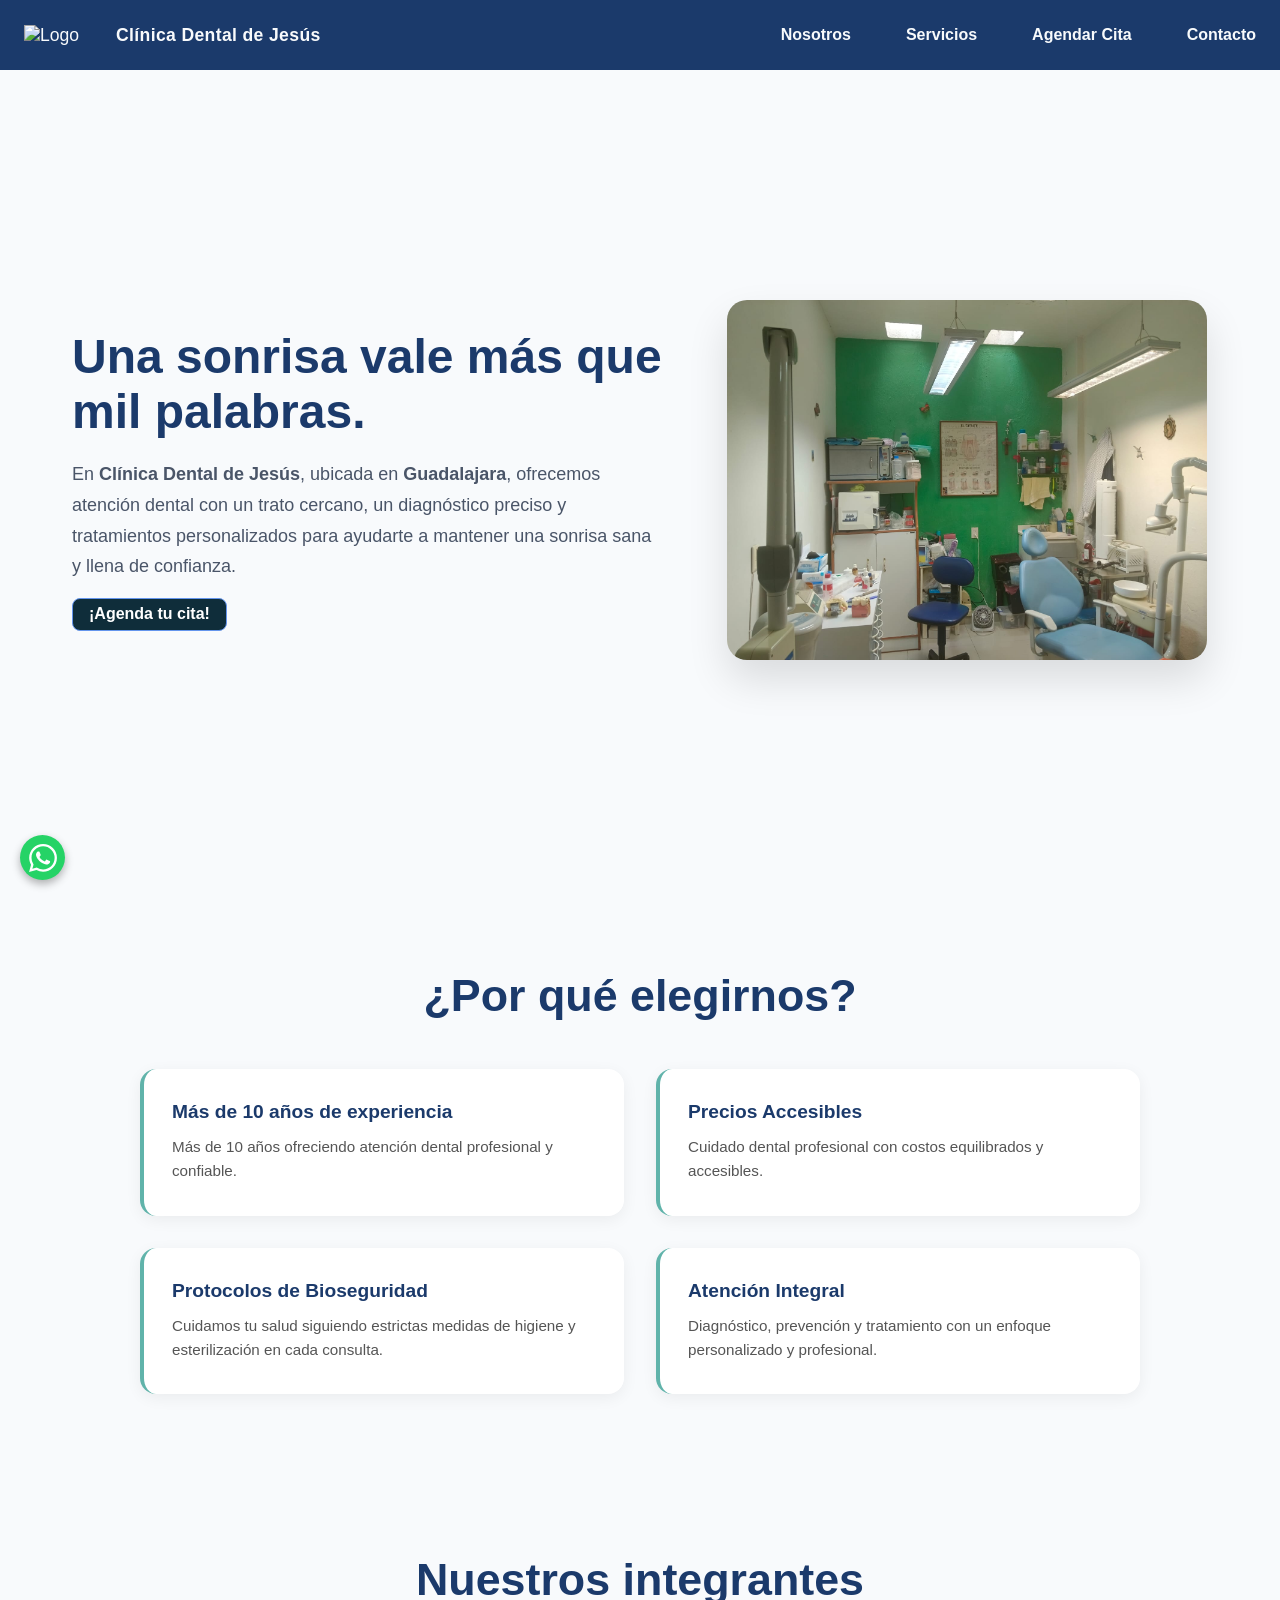
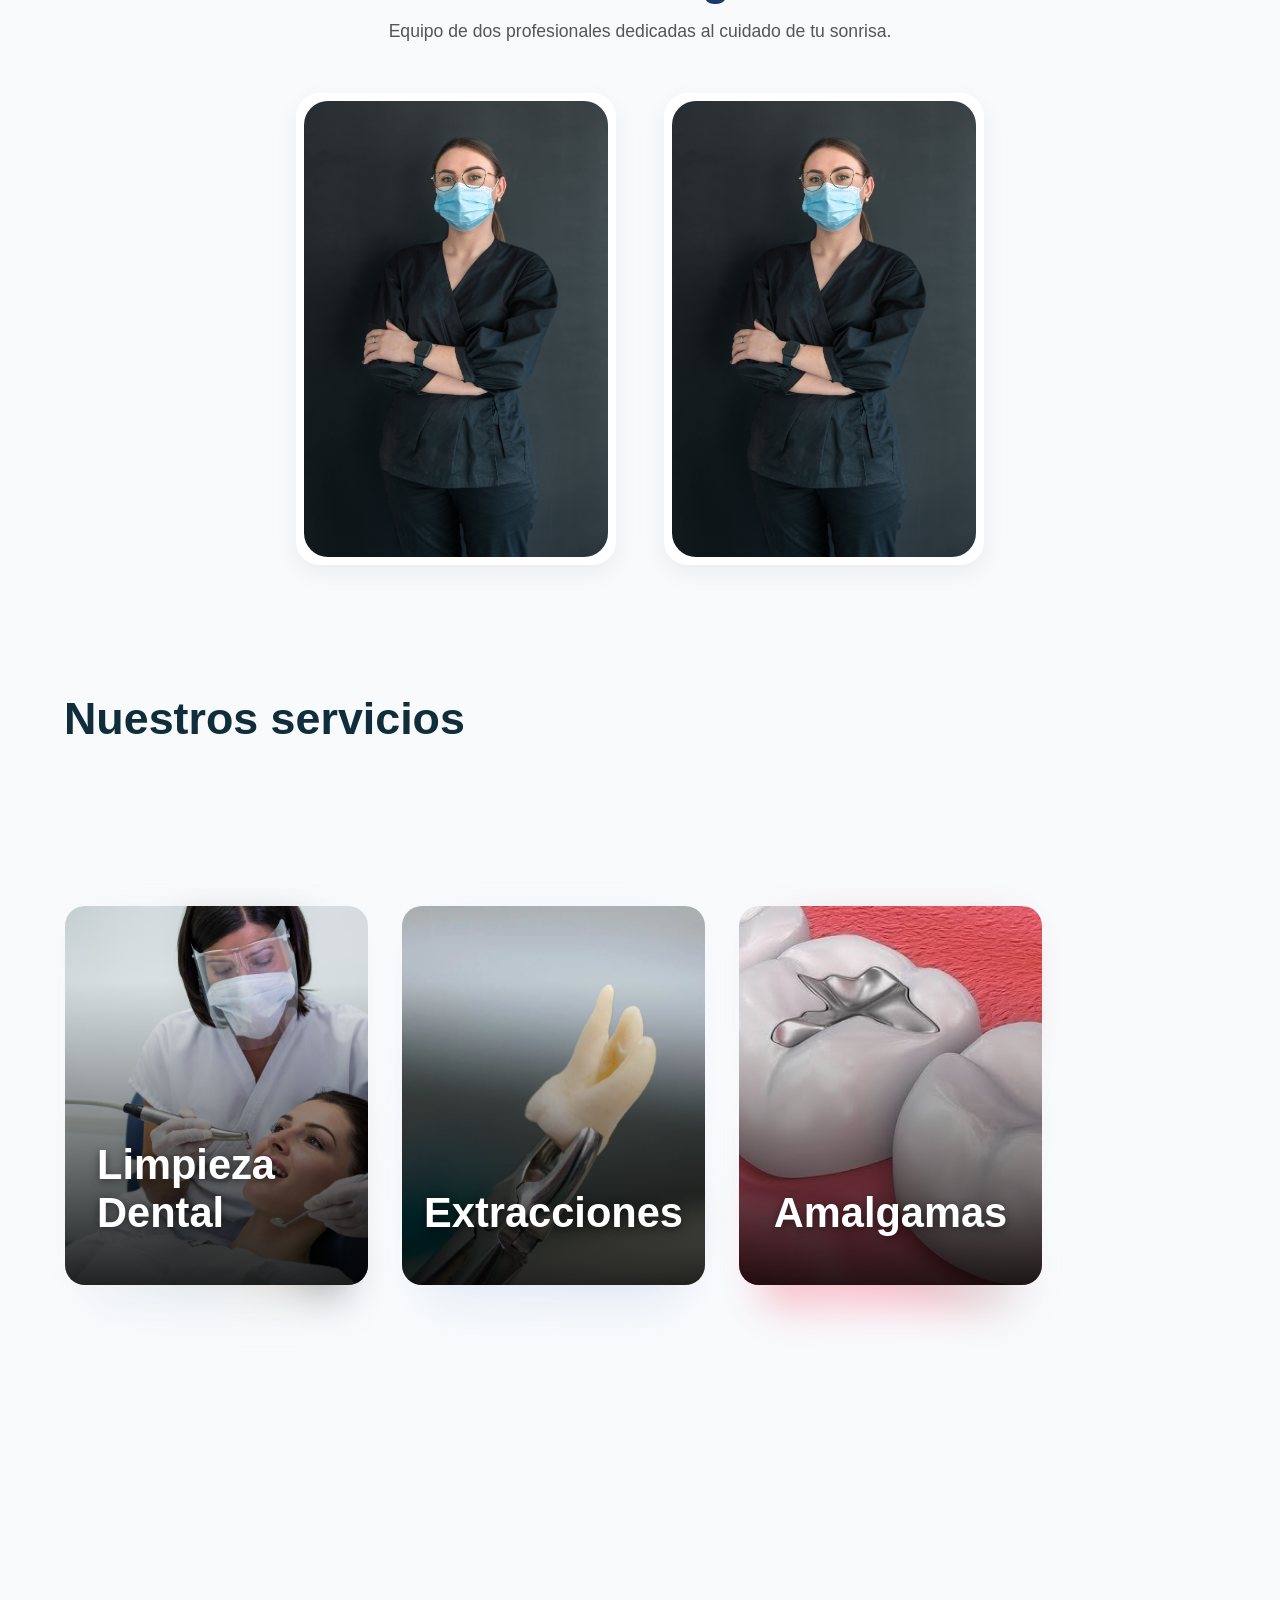
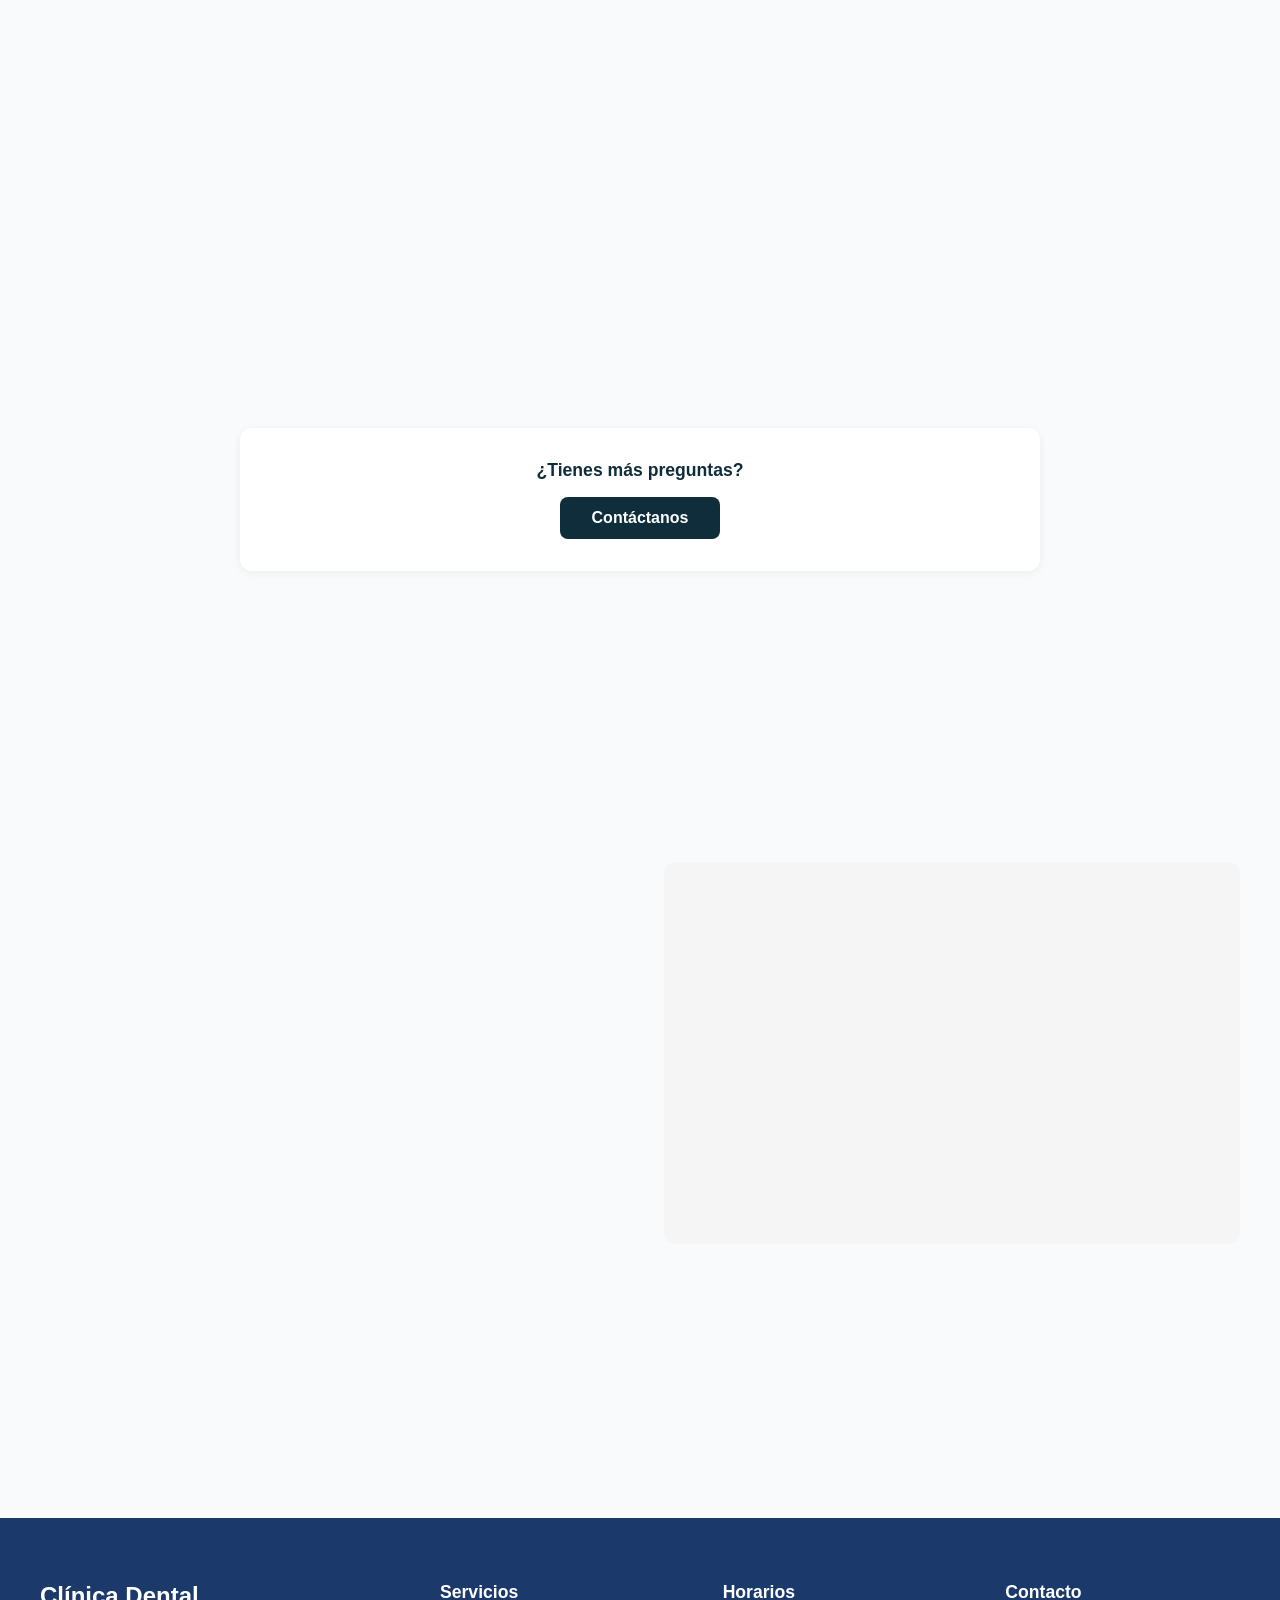
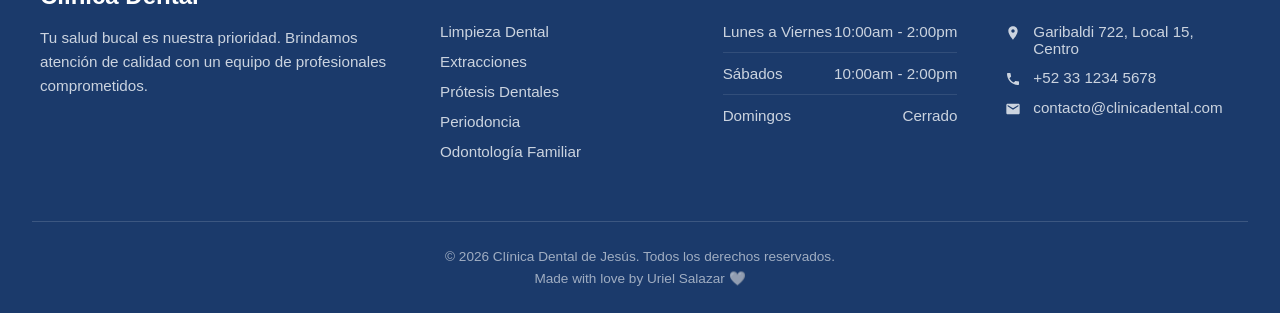
==== index.html @ 324c42f2 "Improve style" ====
<!DOCTYPE html>
<html lang="en">
<head>
    <meta charset="UTF-8">
    <meta name="viewport" content="width=device-width, initial-scale=1.0">
    <title>Clínica Dental de Jesús</title>
    <link rel="stylesheet" href="css/styles.css">
    <script src="https://cdnjs.cloudflare.com/ajax/libs/gsap/3.12.5/gsap.min.js" defer></script>
    <script src="js/script.js" defer></script>
</head>
<body>
<header class="navbar-section">
    <nav class="navbar">
            <a href="#inicio" class="nav-icon"> <img src="images/logo_consultoriooo.png" alt="Logo" loading="lazy"> <span class="nav-title">Clínica Dental de Jesús</span>  </a>

        <ul class="navbar-menu">
            <li class="navbar-item">
                <a href="#nosotros" class="nav-link">Nosotros</a>
            </li>
            <li class="navbar-item">
                <a href="#services-section" class="nav-link">Servicios</a>
            </li>
            <li class="navbar-item">
                <a href="#contacto" class="nav-link">Agendar Cita</a>
            </li>
            <li class="navbar-item">
                <a href="#contacto" class="nav-link">Contacto</a>
            </li>
        </ul>
        <div class="hamburguer">
            <span class="bar"></span>
            <span class="bar"></span>
            <span class="bar"></span>
        </div>
    </nav>
</header>
<section id="inicio">
    <div class="hero-section">
        <div class="hero-text">
            <h1> Una sonrisa vale más que mil palabras.</h1>
            <p>En <b>Clínica Dental de Jesús</b>, ubicada en <b>Guadalajara</b>, ofrecemos atención dental con un trato cercano,
                un diagnóstico preciso y tratamientos personalizados para ayudarte a mantener
                una sonrisa sana y llena de confianza.</p>
            <div class="hero-button"> 
                <a href="#contacto" class="hero-btn-link"><b>¡Agenda tu cita!</b></a>
            </div>
        
        </div>
        <div class="hero-image">
            <img src="images/consultorio.jpeg" alt="Consultorio Dental" fetchpriority="high">
        </div>
    
    </div>
</section>  

<section>
    <div id="whatsapp-button" style="position: fixed; bottom: 20px; left: 20px; z-index: 1000;">
  <a href="https://wa.me/3330183780?text=Haz%20tu%20cita" target="_blank" title="Chat with us on WhatsApp" style="display:block; width:45px; height:45px; border-radius:50%; box-shadow:0 4px 8px rgba(0,0,0,0.3); transition:transform 0.3s ease; background:#25D366; display:flex; align-items:center; justify-content:center" onmouseover="this.style.transform='scale(1.1)'" onmouseout="this.style.transform='scale(1)'">
    <svg viewBox="0 0 24 24" width="28" height="28" fill="white"><path d="M17.472 14.382c-.297-.149-1.758-.867-2.03-.967-.273-.099-.471-.148-.67.15-.197.297-.767.966-.94 1.164-.173.199-.347.223-.644.075-.297-.15-1.255-.463-2.39-1.475-.883-.788-1.48-1.761-1.653-2.059-.173-.297-.018-.458.13-.606.134-.133.298-.347.446-.52.149-.174.198-.298.298-.497.099-.198.05-.371-.025-.52-.075-.149-.669-1.612-.916-2.207-.242-.579-.487-.5-.669-.51-.173-.008-.371-.01-.57-.01-.198 0-.52.074-.792.372-.272.297-1.04 1.016-1.04 2.479 0 1.462 1.065 2.875 1.213 3.074.149.198 2.096 3.2 5.077 4.487.709.306 1.262.489 1.694.625.712.227 1.36.195 1.871.118.571-.085 1.758-.719 2.006-1.413.248-.694.248-1.289.173-1.413-.074-.124-.272-.198-.57-.347m-5.421 7.403h-.004a9.87 9.87 0 01-5.031-1.378l-.361-.214-3.741.982.998-3.648-.235-.374a9.86 9.86 0 01-1.51-5.26c.001-5.45 4.436-9.884 9.888-9.884 2.64 0 5.122 1.03 6.988 2.898a9.825 9.825 0 012.893 6.994c-.003 5.45-4.437 9.884-9.885 9.884m8.413-18.297A11.815 11.815 0 0012.05 0C5.495 0 .16 5.335.157 11.892c0 2.096.547 4.142 1.588 5.945L.057 24l6.305-1.654a11.882 11.882 0 005.683 1.448h.005c6.554 0 11.89-5.335 11.893-11.893a11.821 11.821 0 00-3.48-8.413z"/></svg>
  </a>
</div>
</section>
  <!-- WhatsApp Button Ends -->

<section id="nosotros" class="about-us">
    <div class="about-us-container">
        <h2 class="reveal">¿Por qué elegirnos?</h2>
        <ul class="about-grid">
            <li class="item reveal">
                <strong class="item-title">Más de 10 años de experiencia</strong>
                <p>Más de 10 años ofreciendo atención dental profesional y confiable.</p>
            </li>
            <li class="item reveal">
                <strong class="item-title">Precios Accesibles</strong>
                <p>Cuidado dental profesional con costos equilibrados y accesibles.</p>
            </li>
            <li class="item reveal">
                <strong class="item-title">Protocolos de Bioseguridad</strong>
                 <p>Cuidamos tu salud siguiendo estrictas medidas de higiene y esterilización en cada consulta.</p>
            </li>
            <li class="item reveal">
                <strong class="item-title">Atención Integral</strong>
                <p>Diagnóstico, prevención y tratamiento con un enfoque personalizado y profesional.</p>
            </li>
        </ul>
    </div>
</section>

<section>
<div class="team-div">
    <div class="team-div-container">
        
        <h2 class="reveal"> Nuestros integrantes</h2>
        <p>Equipo de dos profesionales dedicadas al cuidado de tu sonrisa.</p>
    <div class="cards-row">
        <!-- First image -->
        <div class="card-member reveal">
            <img class="member-team" src="images/portrait-young-female-dentist-mask-dentistry-concept-dental-treatment.jpg" alt="Dra. Eduwiges Granda Velasco" loading="lazy">
            <section>
                <h2>Dra. Eduwiges Granda Velasco</h2>
                <p>Odontóloga dentista con más de 10 años de experiencia.
            </p>
            <a href="https://wa.me/3330183780?text=Haz%20tu%20cita%20con%20Dra.%20Eduwiges%20Granda%20Velasco" target="_blank" class="btn-whatsapp-card">Agendar Cita</a>
        </section>
    </div>
        <!-- Second image -->
        <div class="card-member reveal">
            <img class="member-team" src="images/portrait-young-female-dentist-mask-dentistry-concept-dental-treatment.jpg" alt="Dra. Marisol Escareño Núñez" loading="lazy">
            <section>
                <h2>Dra. Marisol Escareño Núñez</h2>
                <p>Odontóloga dentista comprometida con tu salud bucal.
            </p>
            <a href="https://wa.me/3330183780?text=Haz%20tu%20cita%20con%20Dra.%20Marisol%20Escareño%20Núñez" target="_blank" class="btn-whatsapp-card">Agendar Cita</a>
        </section>
    </div>
    </div>
    </div>
</div>
</section>

<section class="services-section" id="services-section">
    <div class="wrapper">
      <h1 class="pen-title reveal">
        Nuestros servicios
      </h1>
      <div class="cards">
        <div class="card reveal">
          <div class="card-content">
            <div class="top">
              <p>Eliminación de placa y sarro para mantener una sonrisa saludable.</p>
            </div>
            <div class="bottom">
              <h2>Limpieza Dental</h2>

            </div>
          </div>
          <div class="card-bg">
            <img
              class="bg-img"
              src="images/dentist-examining-female-patient-with-tools.jpg"
              alt="Limpieza dental" loading="lazy"
            />
          </div>
          <div class="shadow">
            <img
              class="shadow-img"
              src="images/dentist-examining-female-patient-with-tools.jpg"
              alt="Limpieza dental" loading="lazy"
            />
          </div>
        </div>
        <div class="card reveal">
          <div class="card-content">
            <div class="top">
              <p>Extracción segura de piezas dentales dañadas o con problemas.</p>
            </div>
            <div class="bottom">
              <h2>Extracciones</h2>

            </div>
          </div>
          <div class="card-bg">
            <img
              class="bg-img"
              src="images/extraccion_dental.webp"
              alt="Servicio dental" loading="lazy"
            />
          </div>
          <div class="shadow">
            <img
              class="shadow-img"
              src="images/extracciones-dentales-e1723115228758.jpg"
              alt="Servicio dental" loading="lazy"
            />
          </div>
        </div>
        <div class="card reveal">
          <div class="card-content">
            <div class="top">
              <p>Restauración de caries con amalgamas de alta durabilidad.</p>
            </div>
            <div class="bottom">
              <h2>Amalgamas</h2>

            </div>
          </div>
          <div class="card-bg">
            <img
              class="bg-img"
              src="images/amalgamas.jpg"
              alt="Servicio dental" loading="lazy"
            />
          </div>
          <div class="shadow">
            <img
              class="shadow-img"
              src="images/amalgamas.jpg"
              alt="Servicio dental" loading="lazy"
            />
          </div>
        </div>
        <div class="card reveal">
          <div class="card-content">
            <div class="top">
              <p>Prótesis fijas y removibles para recuperar la funcionalidad dental.</p>
            </div>
            <div class="bottom">
              <h2>Prótesis Dentales</h2>
            </div>
          </div>
          <div class="card-bg">
            <img
              class="bg-img"
              src="images/shaken-steel-human-dentistry-retro.jpg"
              alt="Servicio dental" loading="lazy"
            />
          </div>
          <div class="shadow">
            <img
              class="shadow-img"
              src="images/shaken-steel-human-dentistry-retro.jpg"
              alt="Servicio dental" loading="lazy"
            />
          </div>
        </div>

        <div class="card reveal">
          <div class="card-content">
            <div class="top">
              <p>Tratamiento de encías para prevenir y controlar enfermedades periodontales.</p>
            </div>
            <div class="bottom">
              <h2>Periodoncia</h2>
            </div>
          </div>
          <div class="card-bg">
            <img
              class="bg-img"
              src="images/periodonciaa.jpg"
              alt="Servicio dental" loading="lazy"
            />
          </div>
          <div class="shadow">
            <img
              class="shadow-img"
              src="images/periodonciaa.jpg"
              alt="Servicio dental" loading="lazy"
            />
          </div>
        </div>

        <div class="card reveal">
          <div class="card-content">
            <div class="top">
              <p>Evaluación completa para determinar el mejor plan de tratamiento.</p>
            </div>
            <div class="bottom">
              <h2>Valoración</h2>
            </div>
          </div>
          <div class="card-bg">
            <img
              class="bg-img"
              src="images/dentist-analyzes-x-ray-photo.jpg"
              alt="Servicio dental" loading="lazy"
            />
          </div>
          <div class="shadow">
            <img
              class="shadow-img"
              src="images/dentist-analyzes-x-ray-photo.jpg"
              alt="Servicio dental" loading="lazy"
            />
          </div>
        </div>

        <div class="card reveal">
          <div class="card-content">
            <div class="top">
              <p>Atención dental completa para toda la familia en un solo lugar.</p>
            </div>
            <div class="bottom">
              <h2>Odontología Familiar</h2>
            </div>
          </div>
          <div class="card-bg">
            <img
              class="bg-img"
              src="images/odontologia-familiar.jpg"
              alt="Servicio dental" loading="lazy"
            />
          </div>
          <div class="shadow">
            <img
              class="shadow-img"
              src="images/odontologia-familiar.jpg"
              alt="Servicio dental" loading="lazy"
            />
          </div>
        </div>

        <div class="card reveal">
          <div class="card-content">
            <div class="top">
              <p>Restauración estética con resinas del color de tus dientes.</p>
            </div>
            <div class="bottom">
              <h2>Resinas Dentales</h2>
      
            </div>
          </div>
          <div class="card-bg">
            <img
              class="bg-img"
              src="images/resinas.jpg"
              alt="Servicio dental" loading="lazy"
            />
          </div>
          <div class="shadow">
            <img
              class="shadow-img"
              src="images/resinas.jpg"
              alt="Servicio dental" loading="lazy"
            />
          </div>
        </div>
      </div>
    </div>
</section>


<section class="faq-section">
  <div class="faq-container">
    <h2 class="reveal">Preguntas Frecuentes</h2>
    <div class="faq-list">
      <div class="faq-item reveal">
        <div class="faq-question">
          <span>¿Cómo puedo agendar una cita?</span>
          <span class="faq-icon">+</span>
        </div>
        <div class="faq-answer">
          <p>Puedes agendar tu cita por teléfono o por WhatsApp con la dentista de tu preferencia.</p>
          <h4>Dra. Eduwiges</h4>
          <p>52 33 1234 5678</p>
          <h4>Dra. Marisol</h4>
          <p>52 33 1234 5678</p>
        </div>
      </div>
      <div class="faq-item reveal">
        <div class="faq-question">
          <span>¿Puedo ser atendido sin cita?</span>
          <span class="faq-icon">+</span>
        </div>
        <div class="faq-answer">
          <p>No, todas las consultas requieren <b>cita previa.</b> Puedes agendar la tuya por teléfono o WhatsApp.</p>
        </div>
      </div>
      <div class="faq-item reveal">
        <div class="faq-question">
          <span>¿Qué servicios de odontología ofrecen?</span>
          <span class="faq-icon">+</span>
        </div>

        <div class="faq-answer">
          <p>Ofrecemos limpieza dental, aplicación de coronas, amalgamas, prótesis dentales, periodoncia, valoraciones, odontología familiar y resinas dentales. Todos nuestros servicios son realizados por profesionales certificados.</p>
        </div>
      </div>
      <div class="faq-item reveal">
        <div class="faq-question">
          <span>¿Atienden a niños?</span>
          <span class="faq-icon">+</span>
        </div>
        <div class="faq-answer">
          <p> Sí. Brindamos atención dental a niños y adultos en un ambiente cómodo, seguro y profesional.</p>
        </div>
      </div>
    </div>
    <div class="faq-cta">
      <p>¿Tienes más preguntas?</p>
      <a href="#contacto" class="faq-btn">Contáctanos</a>
    </div>
  </div>
</section>


<section id="contacto">
  <div class="container-location">
    <div class="location-info">
      <div class="location-title">
        <h2 class="reveal">Contacto y Ubicación</h2>
      </div>
      <div class="info-card reveal">
        <div class="info-icon">📍</div>
        <div class="info-content">
          <h3>Dirección</h3>
          <p>Calle Garibaldi 722, <b>Local 15</b>, Zona Centro, 44100 <b>Guadalajara, Jalisco.</b></p>
        </div>
      </div>
      <div class="info-card reveal">
        <div class="info-icon">📞</div>
        <div class="info-content">
          <h3>Teléfono</h3>
          <h4> Dra Eduwiges Granda Velasco </h4>
            <p> +52 33 1234 5678</p>
          <h4> Dra. Marisol Escareño Núñez </h4>
           <p> +52 33 1234 5678</p>
          <h4>Consultorio</h4>
            <p> +52 33 1234 5678</p>
        </div>
      </div>
      <div class="info-card reveal">
        <div class="info-icon">🕒</div>
        <div class="info-content">
          <h3>Horarios</h3>
          <p><b>Lunes a Viernes:</b> 10:00 am - 2:00pm</p>
          <p><b>Sábados:</b> 10:00am - 2:00pm</p>
        </div>
      </div>
    </div>
    <div class="google-maps-location">
      <iframe src="https://www.google.com/maps/embed?pb=!1m18!1m12!1m3!1d3732.7161951910757!2d-103.35724719089083!3d20.681122180802912!2m3!1f0!2f0!3f0!3m2!1i1024!2i768!4f13.1!3m3!1m2!1s0x8428b1e3bf6aab3b%3A0xd9a23b72aae4bbd4!2sCL%C3%8DNICA%20DENTAL%20JESUS!5e0!3m2!1ses!2smx!4v1783291459064!5m2!1ses!2smx" width="600" height="450" style="border:0;" allowfullscreen="" loading="lazy" referrerpolicy="strict-origin-when-cross-origin"></iframe>
    </div>
  </div>
</section>

<footer class="footer">
  <div class="footer-container">
    <div class="footer-brand">
      <h3>Clínica Dental</h3>
      <p>Tu salud bucal es nuestra prioridad. Brindamos atención de calidad con un equipo de profesionales comprometidos.</p>
      
    </div>
    <div class="footer-links">
      <h4>Servicios</h4>
      <ul>
        <li><a href="#">Limpieza Dental</a></li>
        <li><a href="#">Extracciones</a></li>
        <li><a href="#">Prótesis Dentales</a></li>
        <li><a href="#">Periodoncia</a></li>
        <li><a href="#">Odontología Familiar</a></li>
      </ul>
    </div>
    <div class="footer-hours">
      <h4>Horarios</h4>
      <ul>
        <li><span>Lunes a Viernes</span><span>10:00am - 2:00pm</span></li>
        <li><span>Sábados</span><span>10:00am - 2:00pm</span></li>
        <li><span>Domingos</span><span>Cerrado</span></li>
      </ul>
    </div>
    <div class="footer-contact">
      <h4>Contacto</h4>
      <ul>
        <li>
          <svg width="16" height="16" viewBox="0 0 24 24" fill="currentColor"><path d="M12 2C8.13 2 5 5.13 5 9c0 5.25 7 13 7 13s7-7.75 7-13c0-3.87-3.13-7-7-7zm0 9.5c-1.38 0-2.5-1.12-2.5-2.5s1.12-2.5 2.5-2.5 2.5 1.12 2.5 2.5-1.12 2.5-2.5 2.5z"/></svg>
          <span>Garibaldi 722, Local 15, Centro</span>
        </li>
        <li>
          <svg width="16" height="16" viewBox="0 0 24 24" fill="currentColor"><path d="M6.62 10.79c1.44 2.83 3.76 5.14 6.59 6.59l2.2-2.2c.27-.27.67-.36 1.02-.24 1.12.37 2.33.57 3.57.57.55 0 1 .45 1 1V20c0 .55-.45 1-1 1-9.39 0-17-7.61-17-17 0-.55.45-1 1-1h3.5c.55 0 1 .45 1 1 0 1.25.2 2.45.57 3.57.11.35.03.74-.25 1.02l-2.2 2.2z"/></svg>
          <span>+52 33 1234 5678</span>
        </li>
        <li>
          <svg width="16" height="16" viewBox="0 0 24 24" fill="currentColor"><path d="M20 4H4c-1.1 0-2 .9-2 2v12c0 1.1.9 2 2 2h16c1.1 0 2-.9 2-2V6c0-1.1-.9-2-2-2zm0 4l-8 5-8-5V6l8 5 8-5v2z"/></svg>
          <span>contacto@clinicadental.com</span>
        </li>
      </ul>
    </div>
  </div>
  <div class="footer-bottom">
    <p>&copy; 2026 Clínica Dental de Jesús. Todos los derechos reservados.</p>
    <p> Made with love by Uriel Salazar 🤍 </p>
  </div>
</footer>

</body>
</html>
---- css/styles.css ----
html {
    scroll-behavior: smooth;
    -webkit-tap-highlight-color: transparent;
}

* {
    -webkit-tap-highlight-color: transparent;
}
 
.reveal {
    opacity: 0;
    transform: translateY(30px);
    transition: opacity 0.8s cubic-bezier(0.25, 0.46, 0.45, 0.94), transform 0.8s cubic-bezier(0.25, 0.46, 0.45, 0.94) !important;
}

.reveal--visible {
    opacity: 1;
    transform: translateY(0);
}

.about-grid .reveal:nth-child(1) { transition-delay: 0s; }
.about-grid .reveal:nth-child(2) { transition-delay: 0.15s; }
.about-grid .reveal:nth-child(3) { transition-delay: 0.3s; }
.about-grid .reveal:nth-child(4) { transition-delay: 0.45s; }

.cards .reveal:nth-child(1) { transition-delay: 0s; }
.cards-row .reveal:nth-child(1) { transition-delay: 0s; }
.cards-row .reveal:nth-child(2) { transition-delay: 0.2s; }
.cards .reveal:nth-child(2) { transition-delay: 0.1s; }
.cards .reveal:nth-child(3) { transition-delay: 0.2s; }
.cards .reveal:nth-child(4) { transition-delay: 0.3s; }
.cards .reveal:nth-child(5) { transition-delay: 0.4s; }
.cards .reveal:nth-child(6) { transition-delay: 0.5s; }
.cards .reveal:nth-child(7) { transition-delay: 0.6s; }
.cards .reveal:nth-child(8) { transition-delay: 0.7s; }

.faq-list .reveal:nth-child(1) { transition-delay: 0s; }
.faq-list .reveal:nth-child(2) { transition-delay: 0.15s; }
.faq-list .reveal:nth-child(3) { transition-delay: 0.3s; }
.faq-list .reveal:nth-child(4) { transition-delay: 0.45s; }

.location-info .reveal:nth-child(1) { transition-delay: 0s; }
.location-info .reveal:nth-child(2) { transition-delay: 0.15s; }
.location-info .reveal:nth-child(3) { transition-delay: 0.3s; }

#inicio,
#nosotros,
#services-section,
#contacto {
    scroll-margin-top: 80px;
}

@font-face {
    font-family: 'General Sans';
    src: url('../general-sans-webfont/GeneralSans-Extralight.woff') format('woff');
    font-weight: 200;
    font-style: normal;
}
@font-face {
    font-family: 'General Sans';
    src: url('../general-sans-webfont/GeneralSans-Light.woff') format('woff');
    font-weight: 300;
    font-style: normal;
}
@font-face {
    font-family: 'General Sans';
    src: url('../general-sans-webfont/GeneralSans-Regular.woff') format('woff');
    font-weight: 400;
    font-style: normal;
}
@font-face {
    font-family: 'General Sans';
    src: url('../general-sans-webfont/GeneralSans-Medium.woff') format('woff');
    font-weight: 500;
    font-style: normal;
}
@font-face {
    font-family: 'General Sans';
    src: url('../general-sans-webfont/GeneralSans-Semibold.woff') format('woff');
    font-weight: 600;
    font-style: normal;
}
@font-face {
    font-family: 'General Sans';
    src: url('../general-sans-webfont/GeneralSans-Bold.woff') format('woff');
    font-weight: 700;
    font-style: normal;
}
@font-face {
    font-family: 'General Sans';
    src: url('../general-sans-webfont/GeneralSans-Italic.woff') format('woff');
    font-weight: 400;
    font-style: italic;
}
@font-face {
    font-family: 'General Sans';
    src: url('../general-sans-webfont/GeneralSans-BoldItalic.woff') format('woff');
    font-weight: 700;
    font-style: italic;
}
*{  
    font-family:'General Sans',sans-serif;
    padding: 0;
    margin: 0;
    box-sizing: border-box;
}


header{
    background-color:#1B3A6B;
}

li{
    list-style: none;
}

body{
    background-color: #F8FAFC;
}

h1{
    opacity:0;
    transform:translateX(-60px);
    animation:titleIn .9s ease forwards;
}

@keyframes titleIn{
    to{
        opacity:1;
        transform:translateX(0);
    }
}
/* NAVBAR*/
.nav-icon{  
    color:#F8FAFC;
    text-decoration: none;
    display: flex;
    align-items: center;
    gap: 0.75rem;
    font-size: 1.1rem;
}

.nav-icon img {
    width: 80px;
    height: auto;
    display: block;
}

.nav-title {
    color: #F8FAFC;
    font-weight: 700;
    font-size: 1.1rem;
    white-space: nowrap;
    letter-spacing: 0.02em;
}

.nav-link{
    font-weight: bold;
    text-decoration: none;
    color:#F8FAFC;
}

.navbar-section {
  position: sticky;
  top: 0;
  z-index: 1000;
}
.navbar{
   
    min-height: 70px ;
    display:flex;
    justify-content: space-between;
    align-items: center;
    padding: 0 24px;
}

.navbar-menu{
    display: flex;
    justify-content: space-between;
    align-items: center;
    gap:55px;
}


.nav-link {
  color: #F8FAFC;
  display: inline-block;
  cursor: pointer;

  position: relative;
  transition: all 0.2s ease;
}

.nav-link:hover {
  color: #27b0bc;
  transform: translateY(-1px);
}

.nav-link:active {
  transform: translateY(1px) scale(0.97);
}

.hamburguer{
    display: none;
    cursor: pointer;
}

.bar{
    display: block;
    width: 25px;
    height: 3px;
    margin:5px auto;
    transition:all 0.3s ease-in-out;
    background-color: #F8FAFC;
}

/* Hero Image section  */
.hero-section {
    min-height: calc(100vh - 80px);
     display: grid;
    grid-template-columns: 1.1fr .9fr;
    align-items: center;
    gap: 4rem;

    max-width: 1200px;
    margin: 0 auto;
    padding: 5rem 2rem;
}

.hero-text h1 {
    color:#1B3A6B;
    font-size: clamp(2rem, 5vw, 3rem);
    margin-bottom:1.25rem;
}
/* Text description from hero section*/ 
.hero-text p {
    color:#4A5568;
    margin: 0;
    max-width: 600px;
    line-height:1.7;
    font-size: clamp(1rem, 2vw, 1.125rem);
}

.hero-image{
    display:flex;
    justify-content:center;
}
.hero-image img {
    width: 100%;
    max-width: 480px;
    height: auto;
    display: block;
    border-radius: 20px;
    box-shadow: 0 20px 40px rgba(0, 0, 0, 0.12);
    animation: float 8s ease-in-out infinite;
}

@keyframes float {
    0%, 100% { translate: 0 0; }
    50% { translate: 0 -6px; }
}

@media (prefers-reduced-motion: reduce) {
    .hero-image img {
        animation: none;
    }
}

.hero-btn-link {
    display: inline-block;
    margin-top: 1rem;
    padding: 0.4rem 1rem;
    background-color: #0F2D3A;
    color: #ffffff;
    font-size: 1rem;
    text-decoration: none;
    border: 1px solid cornflowerblue;
    border-radius: 0.5rem;
    cursor: pointer;
    transition: all 0.15s ease;
}

.hero-btn-link:hover {
    background-color: #0f2d3ae7;
}

.hero-btn-link:active {
    transform: translateY(2px) scale(0.98);
}
.location{
    margin-top:0.5rem;
}
/* About us section */
.about-us {
    padding: 5rem 2rem;
}

.about-us-container {
    text-align: center;
    max-width: 1100px;
    margin: 0 auto;
}

.about-us-container h2{
    color: #1B3A6B;
    font-size: clamp(2.2rem, 3.5vw, 3rem);
    margin-bottom: 1rem;
}

.about-grid{
    margin-top: 3rem;
    display: grid;
    grid-template-columns: repeat(2, 1fr);
    gap: 2rem;
    max-width: 1000px;
    margin-left: auto;
    margin-right: auto;
    padding: 0;
}

.item {
    padding: 2rem 1.75rem;
    border: none;
    border-radius: 16px;
    background: #fff;
    box-shadow: 0 4px 16px rgba(0,0,0,0.06);
    text-align: left;
    transition: all 0.3s ease;
    cursor: pointer;
    border-left: 4px solid #60b3aa;
}

.item:hover {
    transform: translateY(-4px);
    box-shadow: 0 8px 24px rgba(0,0,0,0.1);
}

.item-title {
    font-size: 1.2rem;
    font-weight: 700;
    color: #1B3A6B;
    display: block;
    margin-bottom: 0.75rem;
}

.item p {
    margin: 0;
    line-height: 1.6;
    font-size: 0.95rem;
    color: #555;
}


.item-text{
    color: #666;
}
/* "Our team " section */

.team-div {
    padding: 5rem 2rem;
}

.team-div-container{
    text-align: center;
    max-width: 900px;
    margin: 0 auto;
}

.team-div-container h2{
    color: #1B3A6B;
    font-size: clamp(2.2rem, 3.5vw, 3rem);
    margin-bottom: 0.75rem;
}

.team-div-container > p{
    color: #555;
    font-size: 1.1rem;
    line-height: 1.6;
    max-width: 600px;
    margin: 0 auto 3rem;
}

.cards-row{
    display: flex;
    flex-direction: row;
    justify-content: center;
    gap: 3rem;
}


.card-member {
    background: #fff;
    border-radius: 1.5rem;
    padding: 0.5rem;
    width: 20rem;
    cursor: pointer;
    overflow: hidden;
    position: relative;
    font-family:'General Sans',sans-serif;
    box-shadow: 0 8px 24px rgba(0,0,0,0.06);
    transition: box-shadow 0.3s ease;
    animation: float 5s ease-in-out infinite;
}
.card-member:nth-child(2) {
    animation-delay: -2.5s;
}

.card-member:hover {
    box-shadow: 0 12px 32px rgba(0,0,0,0.12);
}
.card-member.active {
    box-shadow: 0 12px 32px rgba(0,0,0,0.12);
}

.card-member::before {
    content: "";
    position: absolute;
    left: 0.5rem;
    right: 0.5rem;
    bottom: 0.5rem;
    height: 50%;
    background: linear-gradient(to top, rgba(0,0,0,0.8) 0%, transparent 100%);
    border-radius: 0 0 1.5rem 1.5rem;
    opacity: 0;
    transition: opacity 0.45s ease;
    pointer-events: none;
}

.card-member:hover::before,
.card-member.active::before {
    opacity: 1;
}

.member-team {
    width: 100%;
    display: block;
    border-radius: 1.5rem;
    object-fit: cover;
    object-position: center;
    aspect-ratio: 2 / 3;
    transition: transform 0.6s ease;
}

.card-member:hover .member-team,
.card-member.active .member-team {
    transform: scale(1.05);
}

.card-member section {
    position: absolute;
    left: 0.5rem;
    right: 0.5rem;
    bottom: 0.5rem;
    display: flex;
    flex-direction: column;
    align-items: center;
    padding: 1rem;
    z-index: 2;
    pointer-events: none;
}

.card-member h2 {
    margin: 0 0 0.3rem;
    font-size: 1.2rem;
    color: #fff;
    text-align: center;
    opacity: 0;
    transform: translateY(10px);
    transition: opacity 0.45s ease 0.10s, transform 0.45s ease 0.10s;
}

.card-member:hover h2,
.card-member.active h2 {
    opacity: 1;
    transform: translateY(0);
}

.card-member p {
    margin: 0;
    color: #ddd;
    line-height: 1.4;
    font-size: 0.85rem;
    text-align: center;
    opacity: 0;
    transform: translateY(30px);
    transition: opacity 0.45s ease 0.20s;
}

.card-member:hover p,
.card-member.active p {
    opacity: 1;
    transform: translateY(0);
}

.btn-whatsapp-card {
    margin-top: 0.5rem;
    padding: 0.4rem 1.1rem;
    background: #25D366;
    color: #fff;
    text-decoration: none;
    border-radius: 20px;
    font-size: 0.8rem;
    font-weight: 600;
    opacity: 0;
    pointer-events: auto;
    transform: translateY(10px);
    transition: opacity 0.45s ease 0.25s, transform 0.45s ease 0.25s, background 0.3s ease;
}

.btn-whatsapp-card:hover {
    background: #1da851;
    transform: scale(1.05);
}

.card-member:hover .btn-whatsapp-card,
.card-member.active .btn-whatsapp-card {
    opacity: 1;
    transform: translateY(0);
}

/* Our services */
.services-section {
  position: relative;
}

.wrapper {
  position: sticky;
  top: 0;
  height: 100vh;
  overflow: hidden;
  display: flex;
  align-items: center;
  max-width: 100%;
  padding: 0;
  margin: 0;
}

.cards {
  display: flex;
  flex-wrap: nowrap;
  gap: 2rem;
  cursor: pointer;
  padding: 0 4rem;
  will-change: transform;
}

.pen-title {
  position: absolute;
  top: 3rem;
  left: 4rem;
  z-index: 10;
  font-size: clamp(2.2rem, 3.5vw, 3rem);
  text-align: left;
  color: #0F2D3A;
  font-weight: 700;
  margin: 0;
}
.card {
  flex: 1 1 0;
  min-width: 300px;
  aspect-ratio: 4 / 5;
  position: relative;
  padding: 3rem 2rem;
  color: rgb(0, 0, 0);
  justify-self: center;
  border-radius: 20px;
  border: 1px solid rgba(255,255,255,0.1);
  transition: all 0.4s cubic-bezier(0.25, 0.45, 0.45, 0.95);
}

.card:hover {
  transform: translateY(-6px) scale(1.02);
  border-color: rgba(255,255,255,0.25);
}

.card .card-content {
  position: relative;
  z-index: 2;
  height: 100%;
  display: flex;
  flex-direction: column;
  justify-content: space-between;
}

.card .card-content .bottom h2 {
  font-size: 2.6rem;
  color: #fff;
  text-shadow: 0 2px 8px rgba(0,0,0,0.5);
}

.card .top {
  max-height: 0;
  opacity: 0;
  overflow: hidden;
  transition: max-height 0.5s ease, opacity 0.4s ease;
  background: rgba(0,0,0,0.65);
  border-radius: 12px;
  padding: 0 1rem;
}

.card .top p {
  color: #fff;
  font-size: 1rem;
  line-height: 1.5;
}

.card.active .top {
  max-height: 200px;
  opacity: 1;
}

.card .bottom {
  display: flex;
  justify-content: center;
  align-items: center;
}

.card .bottom .bookmark {
  margin-left: 5rem;
  border: 2px solid white;
  padding: 0.7rem;
  border-radius: 50%;
}

.card .bottom .bookmark .bookmark-icn {
  fill: white;
}

.card .bottom .bookmark:hover {
  cursor: pointer;
  background-color: rgba(255, 255, 255, 0.5);
}

.card .card-bg {
  position: absolute;
  top: 0;
  left: 0;
  bottom: 0;
  right: 0;
  border-radius: 20px;
  overflow: hidden;
  z-index: 0;
}

.card .card-bg::after {
  content: '';
  position: absolute;
  inset: 0;
  background: linear-gradient(to top, rgba(0,0,0,0.85), rgba(0,0,0,0.3) 50%, transparent 80%);
  z-index: 1;
}

.card .card-bg .bg-img {
  width: 100%;
  height: 100%;
  object-fit: cover;
  object-position: center;
  vertical-align: middle;
}

.card .shadow {
  position: absolute;
  width: 85%;
  height: 100%;
  overflow: hidden;
  display: flex;
  left: 50%;
  transform: translate(-50%, 0);
  bottom: -20px;
  z-index: -2;
  border-radius: 20px;
  filter: blur(20px);
  opacity: 0.45;
}

.card .shadow .shadow-img {
  width: 100%;
  height: 100%;
  object-fit: cover;
}

/*location section */
#contacto {
    padding: 5rem 2rem;
}

.container-location{
    display: grid;
    grid-template-columns: 1fr 1fr;
    gap: 3rem;
    max-width: 1200px;
    margin: 0 auto;
    align-items: center;
}
.location-title h2{
    font-size: clamp(2.2rem, 3.5vw, 3rem);
    color: #0F2D3A;
    margin-bottom: 1rem;
}
.location-title p{
    font-size: 1rem;
    line-height: 1.6;
    color: #555;
    margin-bottom: 1rem;
}
.google-maps-location{
    padding: 1rem;
    background: #f5f5f5;
    border-radius: 12px;
    overflow: hidden;
}
.google-maps-location iframe{
    width: 100%;
    height: 350px;
    border-radius: 8px;
    display: block;
}

.location-info {
    display: flex;
    flex-direction: column;
    gap: 1.5rem;
}

.info-card {
    display: flex;
    align-items: flex-start;
    gap: 1rem;
    background: #f9f9f9;
    padding: 1.25rem;
    border-radius: 12px;
    transition: transform 0.3s ease, box-shadow 0.3s ease;
}

.info-card:hover {
    transform: translateY(-2px);
    box-shadow: 0 4px 12px rgba(0,0,0,0.1);
}

.info-icon {
    font-size: 1.5rem;
    line-height: 1;
    flex-shrink: 0;
}

.info-content h3 {
    font-size: 1.1rem;
    color: #0F2D3A;
    margin-bottom: 0.3rem;
}

.info-content p {
    font-size: 1.5rem;
    color: #555;
    line-height: 1.5;
    margin: 0;
}

/* Media queries */
@media (max-width: 1024px) {
    .hero-section {
        padding: 3rem 2rem;
        gap: 2rem;
    }

    .hero-text h1 {
        font-size: 2.5rem;
    }

    .hero-image img {
        width: 320px;
    }
}

@media (max-width: 768px) {
    .hero-section {
        grid-template-columns: 1fr;
        padding: 2.5rem 1.5rem;
        gap: 2rem;
        text-align: center;
    }

    .hero-text h1 {
        font-size: 2.25rem;
    }

    .hero-text p {
        color:#375754;
        max-width: 100%;
        margin: 0 auto;
    }
    .hero-btn-link {
        padding: 0.5rem 1rem;
        font-size: 1rem;
    }
    .hero-image img {
        width: 100%;
        max-width: 300px;
        margin: 0 auto;
    }
    .about-us {
        padding: 3rem 1.5rem;
    }

    .about-grid {
        gap: 1.25rem;
        margin-top: 2rem;
    }

    .item{
        padding: 1.25rem;
    }

    .item-title {
        font-size: 1rem;
    }

    .team-div {
        padding: 3rem 1.5rem;
    }

    .team-div-container h2 {
        font-size: 2rem;
    }

    .cards-row{
        flex-direction: column;
        align-items: center;
        gap: 2rem;
    }

    .card-member{
        width: 22rem;
    }

    .card {
        min-height: 280px;
        padding: 2rem 1.5rem;
    }

    .card .card-content .bottom h2 {
    
        font-size: 1.8rem;
    }



    .services-section {
        height: auto !important;
    }

    .wrapper {
        position: relative !important;
        height: auto !important;
        overflow: visible !important;
        display: flex;
        flex-direction: column;
        align-items: center;
        padding: 0 1rem;
        margin: 4rem auto;
        max-width: 1000px;
    }

    .cards {
        display: grid !important;
        grid-template-columns: repeat(2, 1fr) !important;
        gap: 1.5rem;
        padding: 0 !important;
        transform: none !important;
        width: 100%;
    }

    .card {
        min-width: 0;
    }

    .pen-title {
        position: relative !important;
        top: auto !important;
        left: auto !important;
        font-size: 2rem;
        text-align: center;
        margin: 2rem 1.5rem 2.5rem;
        color: #0F2D3A;
        font-weight: 700;
    }
}

.schedule {
    border:2px solid;
    padding: 0.5rem;
    border-radius: 10px;
}
@media (max-width:768px) {
    #contacto {
        padding: 3rem 1.5rem;
    }
    .container-location {
        grid-template-columns: 1fr;
        gap: 2rem;
    }
    .location-title h2 {
        font-size: 2rem;
    }
    .info-card {
        padding: 1rem;
    }
    .info-content h3 {
        font-size: 1rem;
    }
    .google-maps-location iframe {
        height: 250px;
    }
    .about-grid{
    margin-top: 1.5rem;
    display: grid;
    grid-template-columns: 1fr;
    gap: 1rem;
    padding: 0;
}
}

@media(max-width:768px) {
    .hamburguer{
        display: block;
    }
    .hamburguer.active .bar:nth-child(2){
        opacity: 0;
    }
    .hamburguer.active .bar:nth-child(1){
        transform: translateY(8px) rotate(45deg);
    }
     .hamburguer.active .bar:nth-child(3){
        transform: translateY(-8px) rotate(-45deg);
    }
    .navbar-menu{
        position:fixed;
        left:-100%;
        top:70px;
        gap:0;
        flex-direction: column;
        background-color: #1B3A6B;
        width: 100%;
        text-align: center;
        transition: 0.3s;
        z-index: 999;
        box-shadow: 0 8px 24px rgba(0,0,0,0.15);
        padding-bottom: 1rem;
    }
    .navbar-item{
        margin: 16px 0;
        width: 100%;
    }
    .navbar-item .nav-link {
        padding: 0.5rem 1rem;
        display: block;
        border-radius: 8px;
    }
    .navbar-item .nav-link:hover {
        background: rgba(255,255,255,0.1);
    }

    .navbar-menu.active{
        left: 0;
    }
}

@media (max-width: 480px) {
    .hero-section {
        padding: 2rem 1.25rem;
        gap: 1.5rem;
        min-height: auto;
    }

    .hero-text h1 {
        font-size: 1.75rem;
        margin-bottom: 0.75rem;
    }

    .hero-text p {
        font-size: 0.95rem;
    }

    .hero-image img {
        max-width: 220px;
    }

    .hero-btn-link {
        padding: 0.6rem 0.8rem;
        font-size: 1.15rem;
        width: 100%;
        text-align: center;
    }

    #contacto {
        padding: 2rem 1rem;
    }
    .location-title h2 {
        font-size: 1.75rem;
    }
    .info-card {
        padding: 0.8rem;
    }
    .info-content h3 {
        font-size: 0.9rem;
    }
    .info-content p {
        font-size: 0.85rem;
    }
    .google-maps-location iframe {
        height: 200px;
    }
    .cards {
        grid-template-columns: 1fr !important;
    }
    .nav-icon img {
        width: 50px;
    }
    .nav-title {
        font-size: 0.85rem;
        white-space: normal;
    }
    .nav-icon {
        gap: 0.4rem;
    }
}

/* FAQ Section */
.faq-section {
    padding: 5rem 2rem;
    background: #f8fafc;
}

.faq-container {
    max-width: 800px;
    margin: 0 auto;
}

.faq-container h2 {
    font-size: clamp(2.2rem, 3.5vw, 3rem);
    color: #0F2D3A;
    text-align: center;
    margin-bottom: 3rem;
    font-weight: 700;
}

.faq-list {
    display: flex;
    flex-direction: column;
    gap: 1rem;
}

.faq-item {
    background: #fff;
    border-radius: 12px;
    overflow: hidden;
    box-shadow: 0 2px 8px rgba(0,0,0,0.06);
    transition: box-shadow 0.3s ease;
}

.faq-item:hover {
    box-shadow: 0 4px 16px rgba(0,0,0,0.1);
}

.faq-question {
    display: flex;
    justify-content: space-between;
    align-items: center;
    padding: 1.25rem 1.5rem;
    cursor: pointer;
    font-size: 1.05rem;
    font-weight: 600;
    color: #0F2D3A;
    user-select: none;
    transition: color 0.3s ease;
}

.faq-question:hover {
    color: #1B3A6B;
}

.faq-icon {
    font-size: 1.5rem;
    font-weight: 300;
    color: #60b3aa;
    transition: transform 0.3s ease;
    flex-shrink: 0;
    line-height: 1;
}

.faq-item.active .faq-icon {
    transform: rotate(45deg);
}

.faq-answer {
    max-height: 0;
    overflow: hidden;
    transition: max-height 0.4s ease, padding 0.4s ease;
    padding: 0 1.5rem;
}

.faq-item.active .faq-answer {
    max-height: 300px;
    padding: 0 1.5rem 1.25rem;
}

.faq-answer p {
    font-size: 0.95rem;
    line-height: 1.6;
    color: #555;
    margin: 0;
}

.faq-cta {
    text-align: center;
    margin-top: 3rem;
    padding: 2rem;
    background: #fff;
    border-radius: 12px;
    box-shadow: 0 2px 8px rgba(0,0,0,0.06);
}

.faq-cta p {
    font-size: 1.1rem;
    color: #0F2D3A;
    font-weight: 600;
    margin-bottom: 1rem;
}

.faq-btn {
    display: inline-block;
    padding: 0.75rem 2rem;
    background: #0F2D3A;
    color: #fff;
    text-decoration: none;
    border-radius: 8px;
    font-weight: 600;
    transition: background 0.3s ease, transform 0.3s ease;
}

.faq-btn:hover {
    background: #1B3A6B;
    transform: translateY(-2px);
}

@media (max-width: 768px) {
    .faq-section {
        padding: 3rem 1.5rem;
    }
    .faq-container h2 {
        font-size: 2rem;
        margin-bottom: 2rem;
    }
    .faq-question {
        font-size: 0.95rem;
        padding: 1rem 1.25rem;
    }
    .faq-cta {
        padding: 1.5rem;
    }
}

/* Footer */
.footer {
    background: #1B3A6B;
    color: #F8FAFC;
    padding: 4rem 2rem 0;
    margin-top: 4rem;
}

.footer-container {
    max-width: 1200px;
    margin: 0 auto;
    display: grid;
    grid-template-columns: 1.5fr 1fr 1fr 1fr;
    gap: 3rem;
}

.footer h3 {
    font-size: 1.5rem;
    font-weight: 700;
    margin-bottom: 1rem;
    color: #fff;
}

.footer h4 {
    font-size: 1.1rem;
    font-weight: 700;
    margin-bottom: 1.25rem;
    color: #fff;
}

.footer p {
    font-size: 0.95rem;
    line-height: 1.6;
    color: rgba(248, 250, 252, 0.8);
    margin-bottom: 1.5rem;
}

.footer ul {
    list-style: none;
    padding: 0;
    margin: 0;
}

.footer ul li {
    margin-bottom: 0.75rem;
}

.footer ul li a {
    color: rgba(248, 250, 252, 0.8);
    text-decoration: none;
    font-size: 0.95rem;
    transition: color 0.3s ease;
}

.footer ul li a:hover {
    color: #60b3aa;
}


.footer-hours ul li {
    display: flex;
    justify-content: space-between;
    font-size: 0.95rem;
    color: rgba(248, 250, 252, 0.8);
    padding-bottom: 0.75rem;
    border-bottom: 1px solid rgba(248, 250, 252, 0.1);
}

.footer-hours ul li:last-child {
    border-bottom: none;
}

.footer-contact ul li {
    display: flex;
    align-items: flex-start;
    gap: 0.75rem;
    font-size: 0.95rem;
    color: rgba(248, 250, 252, 0.8);
}

.footer-contact ul li svg {
    flex-shrink: 0;
    margin-top: 2px;
}

.footer-bottom {
    border-top: 1px solid rgba(248, 250, 252, 0.15);
    margin-top: 3rem;
    padding: 1.5rem 0;
    text-align: center;
}

.footer-bottom p {
    font-size: 0.85rem;
    margin: 0;
    color: rgba(248, 250, 252, 0.6);
}

@media (max-width: 768px) {
    .footer-container {
        grid-template-columns: 1fr 1fr;
        gap: 2rem;
    }
    .footer-brand {
        grid-column: 1 / -1;
    }
}

@media (max-width: 480px) {
    .footer {
        padding: 3rem 1.25rem 0;
    }
    .footer-container {
        grid-template-columns: 1fr;
        gap: 2rem;
    }
}
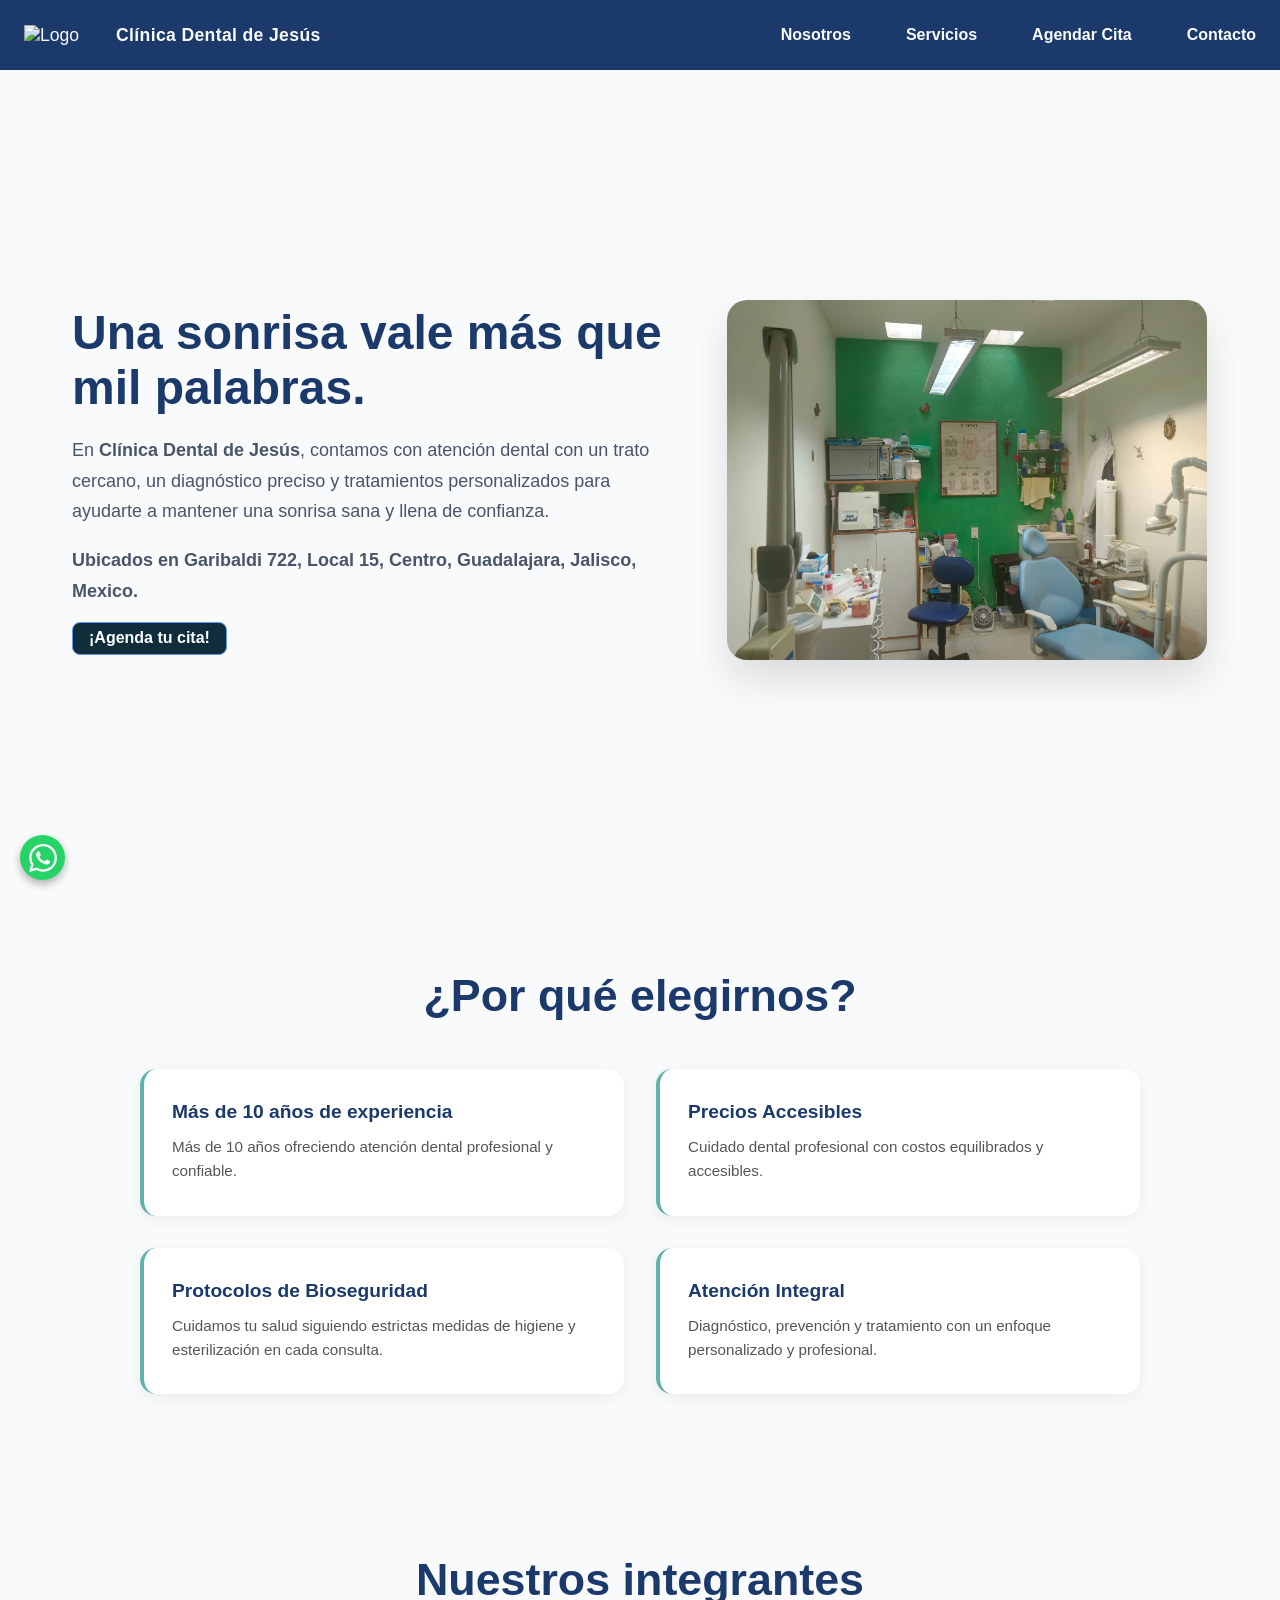
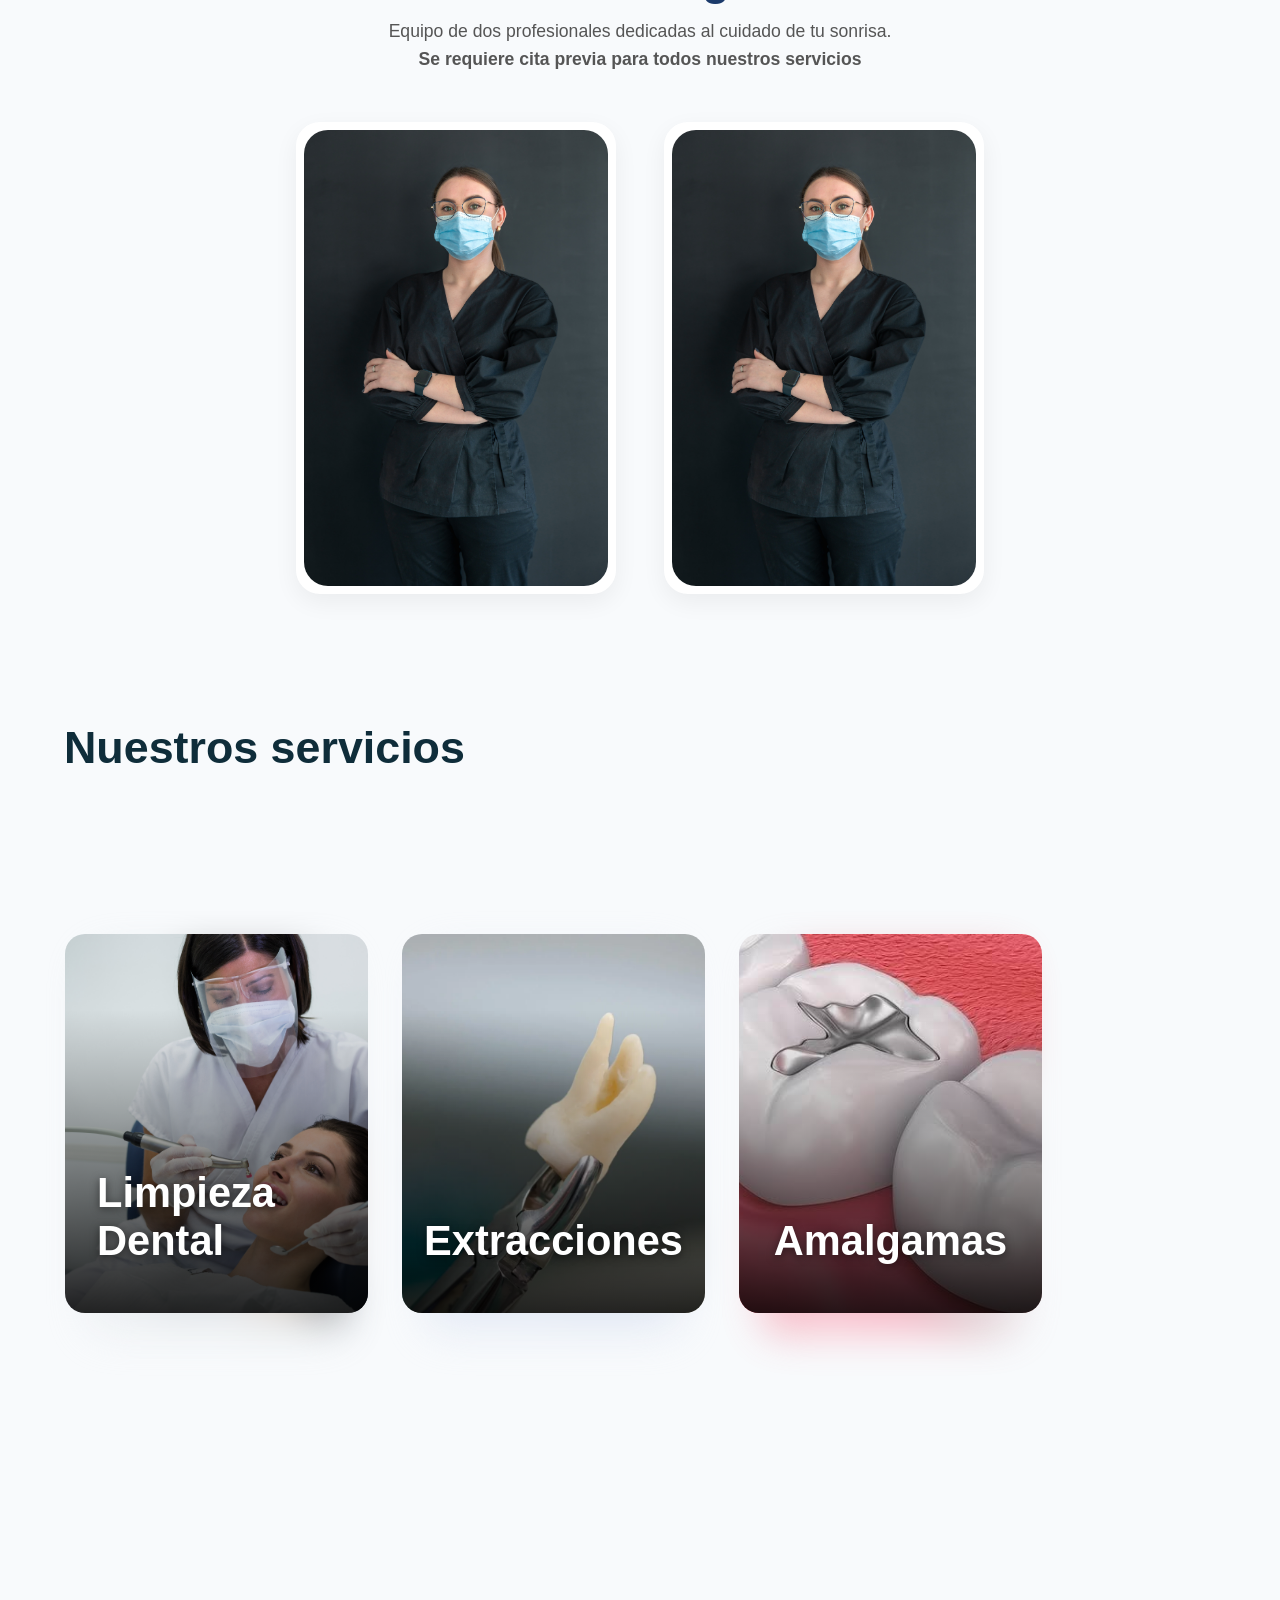
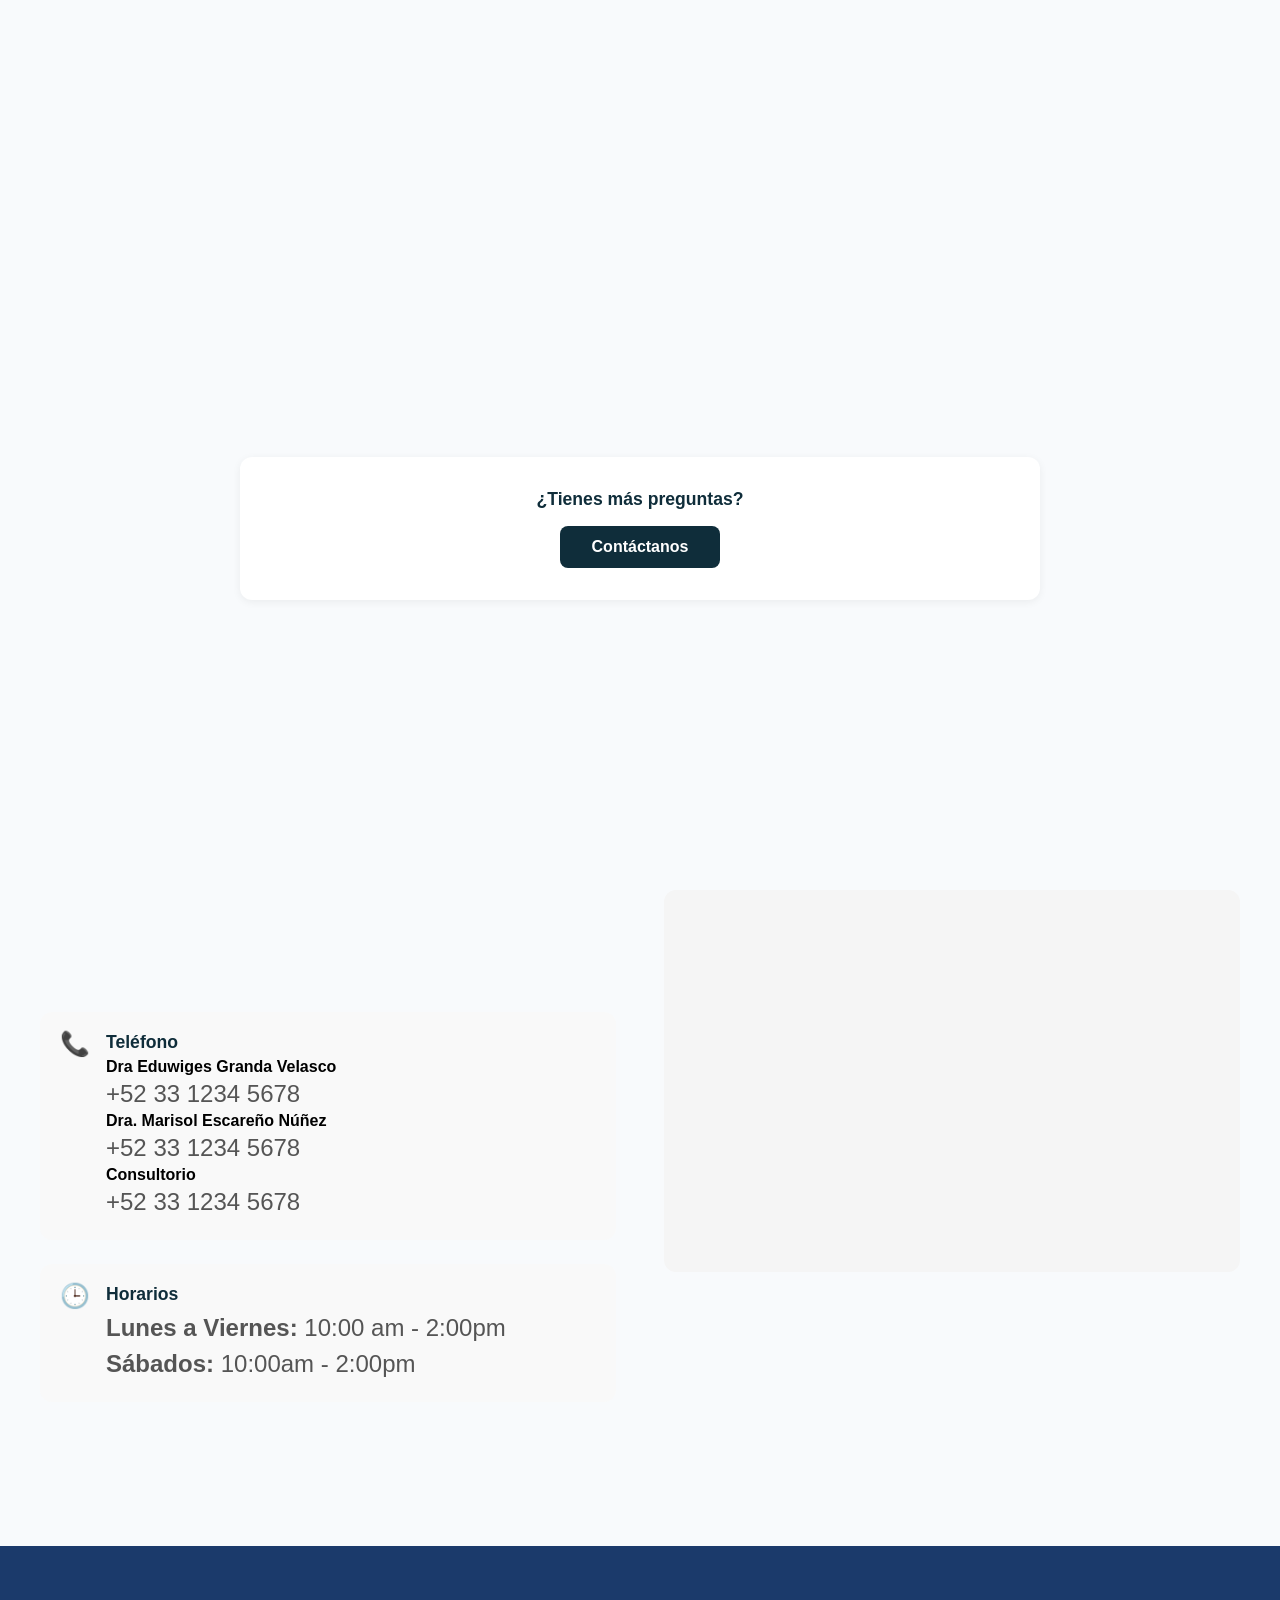
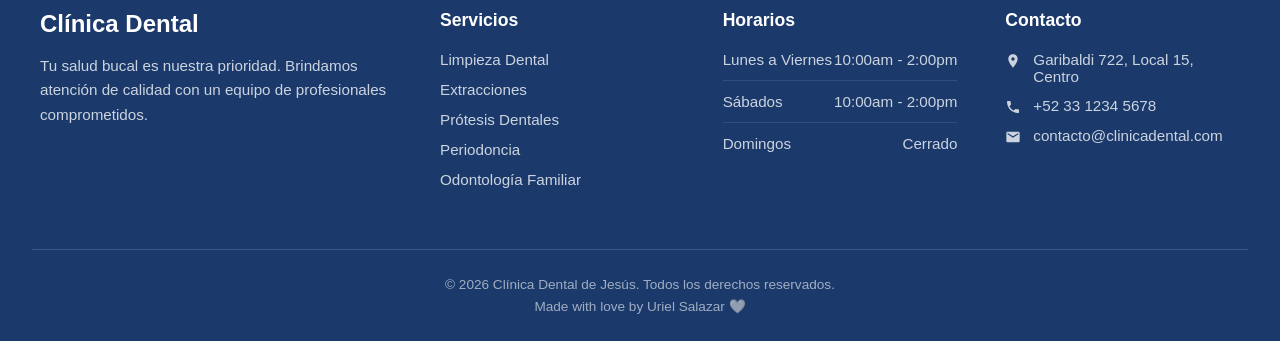
==== commit 13f77a66: "Update hero section and team description with location and appointment details" ====
--- a/index.html
+++ b/index.html
@@ -38,9 +38,11 @@
     <div class="hero-section">
         <div class="hero-text">
             <h1> Una sonrisa vale más que mil palabras.</h1>
-            <p>En <b>Clínica Dental de Jesús</b>, ubicada en <b>Guadalajara</b>, ofrecemos atención dental con un trato cercano,
+            <p>En <b>Clínica Dental de Jesús</b>, contamos con atención dental con un trato cercano,
                 un diagnóstico preciso y tratamientos personalizados para ayudarte a mantener
                 una sonrisa sana y llena de confianza.</p>
+            <br>
+            <p><b>Ubicados en Garibaldi 722, Local 15, Centro, Guadalajara, Jalisco, Mexico.</b></p>
             <div class="hero-button"> 
                 <a href="#contacto" class="hero-btn-link"><b>¡Agenda tu cita!</b></a>
             </div>
@@ -91,7 +93,10 @@
     <div class="team-div-container">
         
         <h2 class="reveal"> Nuestros integrantes</h2>
-        <p>Equipo de dos profesionales dedicadas al cuidado de tu sonrisa.</p>
+        <p>Equipo de dos profesionales dedicadas al cuidado de tu sonrisa.
+          <br>
+          <b>Se requiere cita previa para todos nuestros servicios</b>
+        </p>
     <div class="cards-row">
         <!-- First image -->
         <div class="card-member reveal">
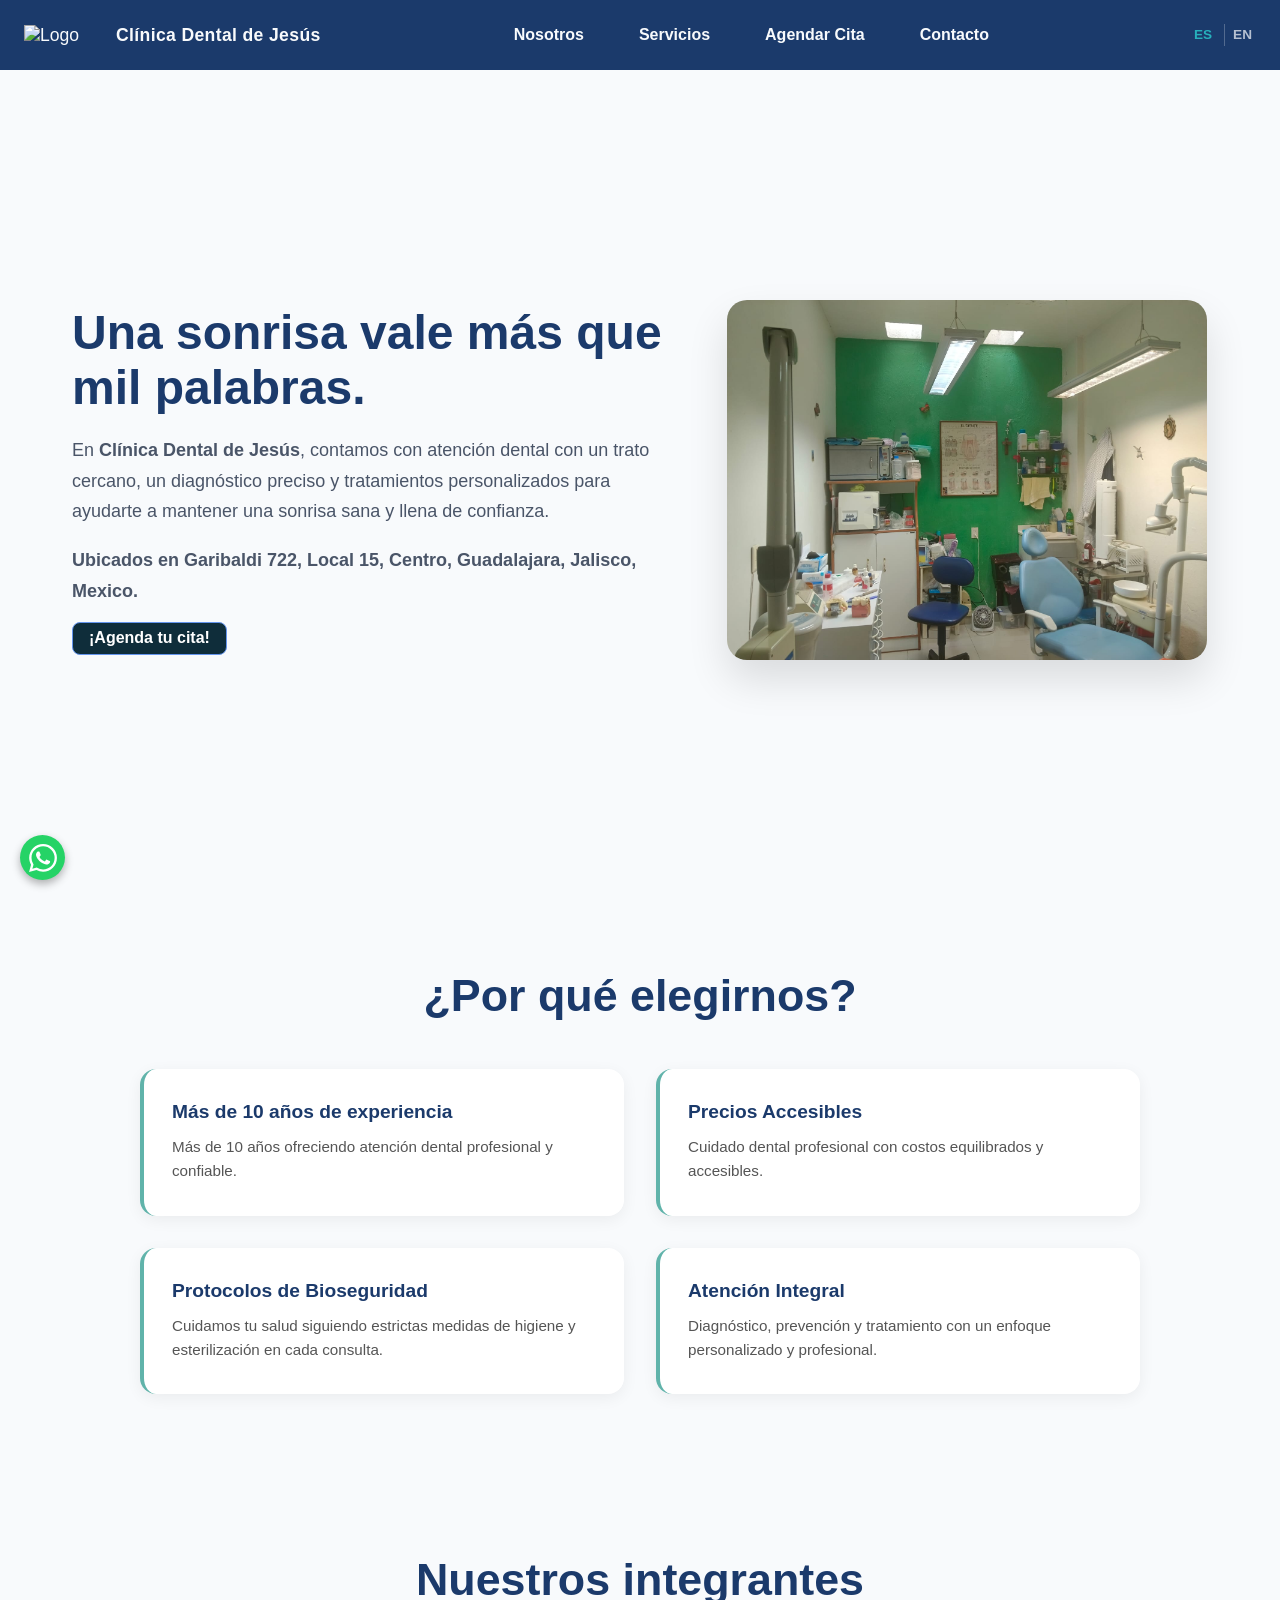
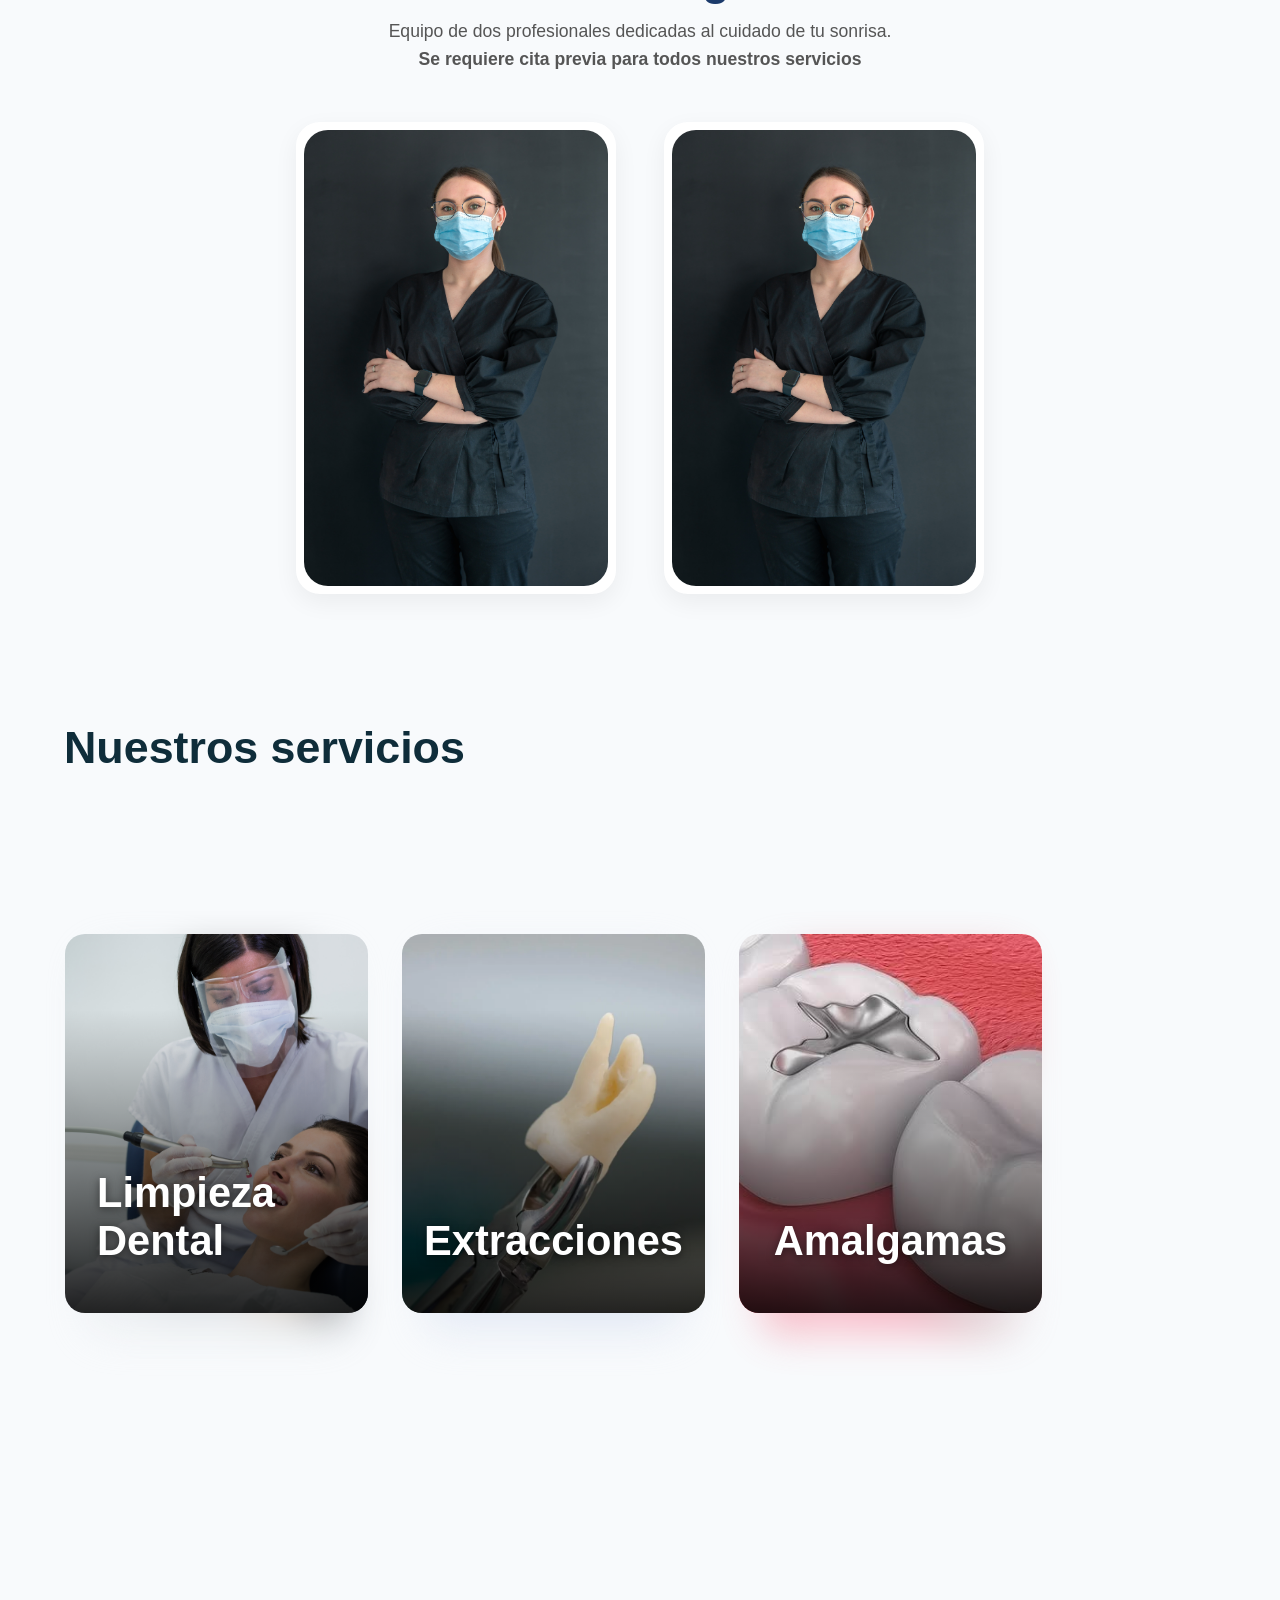
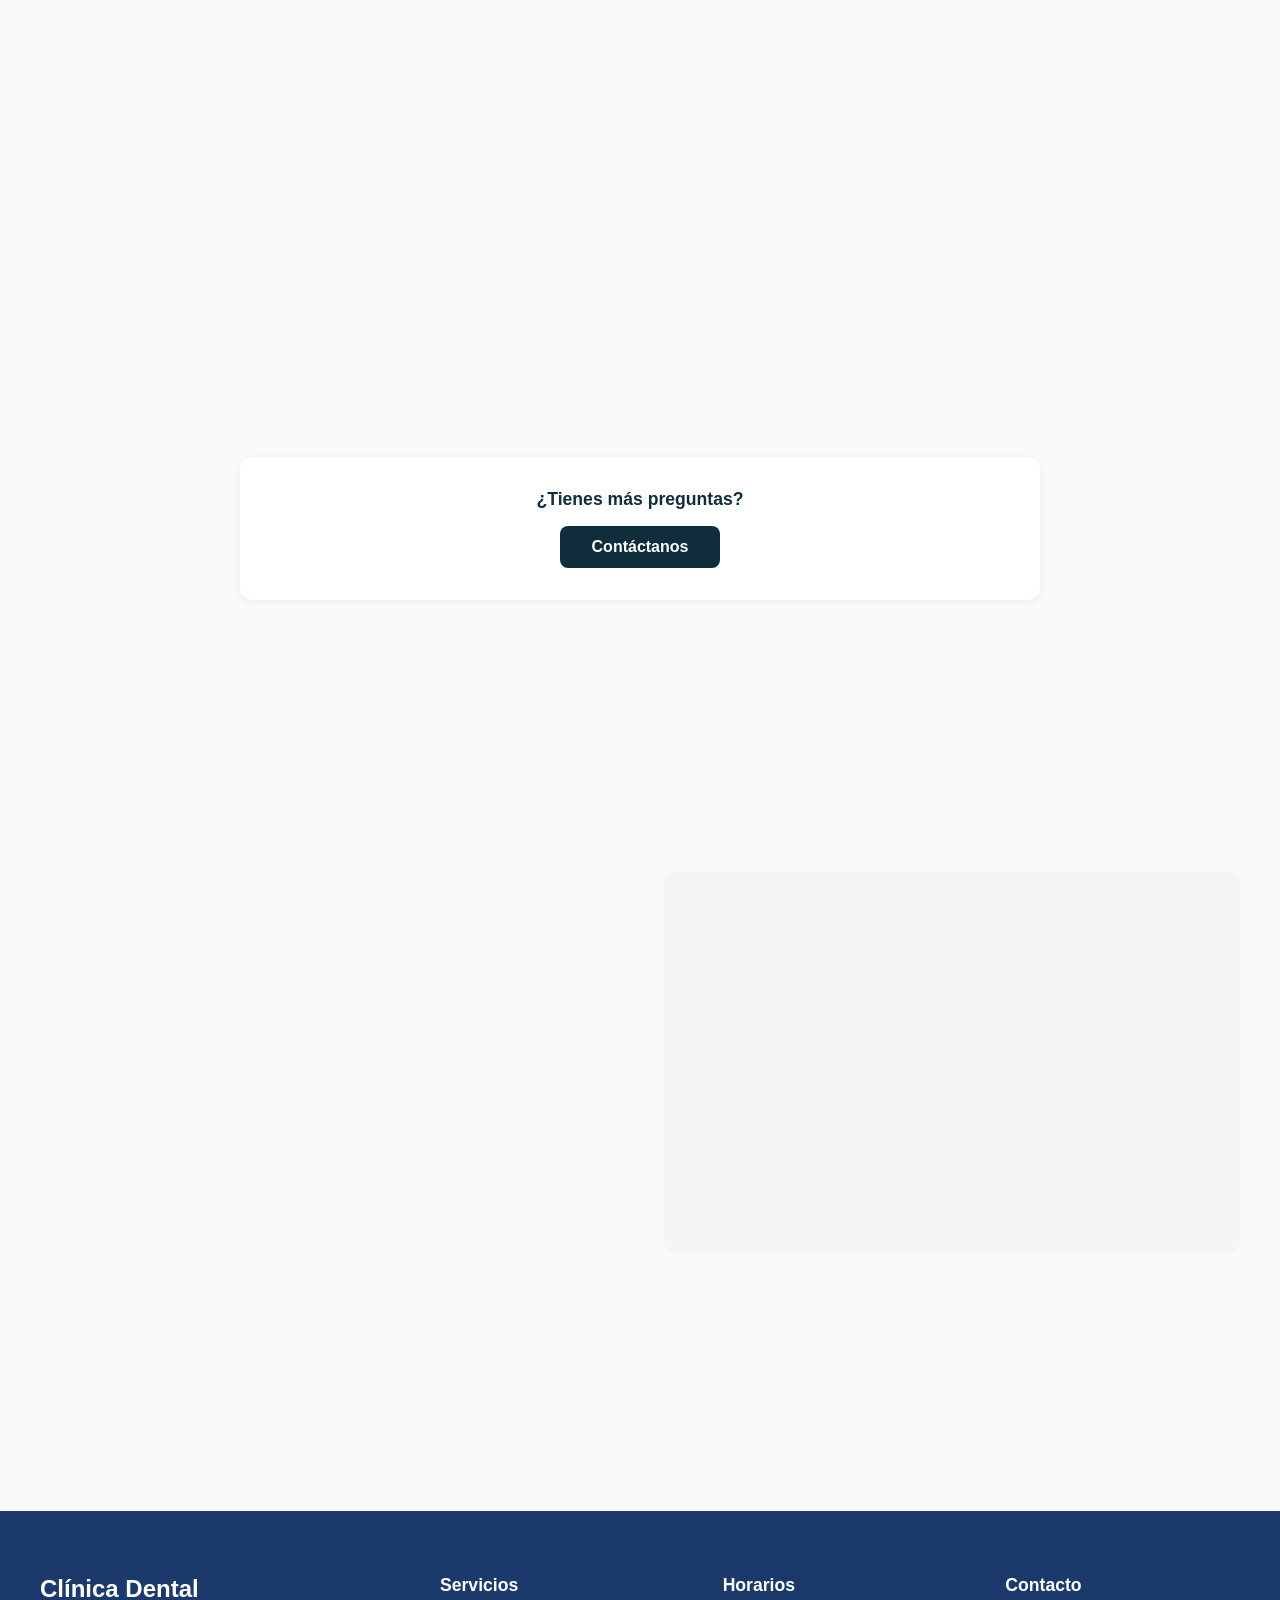
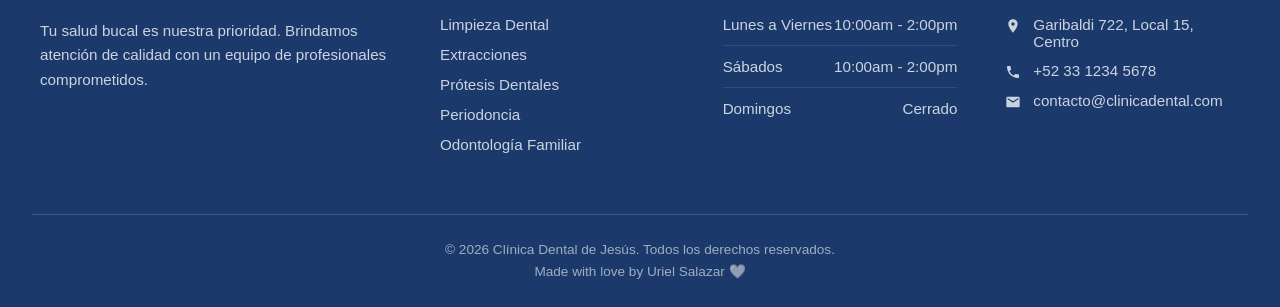
==== commit b085bc16: "Add multilingual support with Spanish and English translations for the dental clinic website" ====
--- a/index.html
+++ b/index.html
@@ -1,32 +1,37 @@
 <!DOCTYPE html>
-<html lang="en">
+<html lang="es">
 <head>
     <meta charset="UTF-8">
     <meta name="viewport" content="width=device-width, initial-scale=1.0">
-    <title>Clínica Dental de Jesús</title>
+    <title data-i18n="title">Clínica Dental de Jesús</title>
     <link rel="stylesheet" href="css/styles.css">
     <script src="https://cdnjs.cloudflare.com/ajax/libs/gsap/3.12.5/gsap.min.js" defer></script>
+    <script src="js/translations.js" defer></script>
     <script src="js/script.js" defer></script>
 </head>
 <body>
 <header class="navbar-section">
     <nav class="navbar">
-            <a href="#inicio" class="nav-icon"> <img src="images/logo_consultoriooo.png" alt="Logo" loading="lazy"> <span class="nav-title">Clínica Dental de Jesús</span>  </a>
+            <a href="#inicio" class="nav-icon"> <img src="images/logo_consultoriooo.png" alt="Logo" loading="lazy"> <span class="nav-title" data-i18n="nav.title">Clínica Dental de Jesús</span>  </a>
 
         <ul class="navbar-menu">
             <li class="navbar-item">
-                <a href="#nosotros" class="nav-link">Nosotros</a>
+                <a href="#nosotros" class="nav-link" data-i18n="nav.about">Nosotros</a>
             </li>
             <li class="navbar-item">
-                <a href="#services-section" class="nav-link">Servicios</a>
+                <a href="#services-section" class="nav-link" data-i18n="nav.services">Servicios</a>
             </li>
             <li class="navbar-item">
-                <a href="#contacto" class="nav-link">Agendar Cita</a>
+                <a href="#contacto" class="nav-link" data-i18n="nav.book">Agendar Cita</a>
             </li>
             <li class="navbar-item">
-                <a href="#contacto" class="nav-link">Contacto</a>
+                <a href="#contacto" class="nav-link" data-i18n="nav.contact">Contacto</a>
             </li>
         </ul>
+        <div class="lang-toggle" role="group" aria-label="Idioma / Language">
+            <button type="button" class="lang-btn" data-lang="es" aria-pressed="true">ES</button>
+            <button type="button" class="lang-btn" data-lang="en" aria-pressed="false">EN</button>
+        </div>
         <div class="hamburguer">
             <span class="bar"></span>
             <span class="bar"></span>
@@ -37,19 +42,19 @@
 <section id="inicio">
     <div class="hero-section">
         <div class="hero-text">
-            <h1> Una sonrisa vale más que mil palabras.</h1>
-            <p>En <b>Clínica Dental de Jesús</b>, contamos con atención dental con un trato cercano,
+            <h1 data-i18n="hero.title"> Una sonrisa vale más que mil palabras.</h1>
+            <p data-i18n-html="hero.text">En <b>Clínica Dental de Jesús</b>, contamos con atención dental con un trato cercano,
                 un diagnóstico preciso y tratamientos personalizados para ayudarte a mantener
                 una sonrisa sana y llena de confianza.</p>
             <br>
-            <p><b>Ubicados en Garibaldi 722, Local 15, Centro, Guadalajara, Jalisco, Mexico.</b></p>
+            <p data-i18n-html="hero.location"><b>Ubicados en Garibaldi 722, Local 15, Centro, Guadalajara, Jalisco, Mexico.</b></p>
             <div class="hero-button"> 
-                <a href="#contacto" class="hero-btn-link"><b>¡Agenda tu cita!</b></a>
+                <a href="#contacto" class="hero-btn-link"><b data-i18n="hero.cta">¡Agenda tu cita!</b></a>
             </div>
         
         </div>
         <div class="hero-image">
-            <img src="images/consultorio.jpeg" alt="Consultorio Dental" fetchpriority="high">
+            <img src="images/consultorio.jpeg" alt="Consultorio Dental" data-i18n-alt="hero.image.alt" fetchpriority="high">
         </div>
     
     </div>
@@ -57,7 +62,7 @@
 
 <section>
     <div id="whatsapp-button" style="position: fixed; bottom: 20px; left: 20px; z-index: 1000;">
-  <a href="https://wa.me/3330183780?text=Haz%20tu%20cita" target="_blank" title="Chat with us on WhatsApp" style="display:block; width:45px; height:45px; border-radius:50%; box-shadow:0 4px 8px rgba(0,0,0,0.3); transition:transform 0.3s ease; background:#25D366; display:flex; align-items:center; justify-content:center" onmouseover="this.style.transform='scale(1.1)'" onmouseout="this.style.transform='scale(1)'">
+  <a href="https://wa.me/3330183780?text=Haz%20tu%20cita" target="_blank" title="Chat with us on WhatsApp" data-i18n-title="whatsapp.title" data-i18n-href="wa.general" style="display:block; width:45px; height:45px; border-radius:50%; box-shadow:0 4px 8px rgba(0,0,0,0.3); transition:transform 0.3s ease; background:#25D366; display:flex; align-items:center; justify-content:center" onmouseover="this.style.transform='scale(1.1)'" onmouseout="this.style.transform='scale(1)'">
     <svg viewBox="0 0 24 24" width="28" height="28" fill="white"><path d="M17.472 14.382c-.297-.149-1.758-.867-2.03-.967-.273-.099-.471-.148-.67.15-.197.297-.767.966-.94 1.164-.173.199-.347.223-.644.075-.297-.15-1.255-.463-2.39-1.475-.883-.788-1.48-1.761-1.653-2.059-.173-.297-.018-.458.13-.606.134-.133.298-.347.446-.52.149-.174.198-.298.298-.497.099-.198.05-.371-.025-.52-.075-.149-.669-1.612-.916-2.207-.242-.579-.487-.5-.669-.51-.173-.008-.371-.01-.57-.01-.198 0-.52.074-.792.372-.272.297-1.04 1.016-1.04 2.479 0 1.462 1.065 2.875 1.213 3.074.149.198 2.096 3.2 5.077 4.487.709.306 1.262.489 1.694.625.712.227 1.36.195 1.871.118.571-.085 1.758-.719 2.006-1.413.248-.694.248-1.289.173-1.413-.074-.124-.272-.198-.57-.347m-5.421 7.403h-.004a9.87 9.87 0 01-5.031-1.378l-.361-.214-3.741.982.998-3.648-.235-.374a9.86 9.86 0 01-1.51-5.26c.001-5.45 4.436-9.884 9.888-9.884 2.64 0 5.122 1.03 6.988 2.898a9.825 9.825 0 012.893 6.994c-.003 5.45-4.437 9.884-9.885 9.884m8.413-18.297A11.815 11.815 0 0012.05 0C5.495 0 .16 5.335.157 11.892c0 2.096.547 4.142 1.588 5.945L.057 24l6.305-1.654a11.882 11.882 0 005.683 1.448h.005c6.554 0 11.89-5.335 11.893-11.893a11.821 11.821 0 00-3.48-8.413z"/></svg>
   </a>
 </div>
@@ -66,23 +71,23 @@
 
 <section id="nosotros" class="about-us">
     <div class="about-us-container">
-        <h2 class="reveal">¿Por qué elegirnos?</h2>
+        <h2 class="reveal" data-i18n="about.title">¿Por qué elegirnos?</h2>
         <ul class="about-grid">
             <li class="item reveal">
-                <strong class="item-title">Más de 10 años de experiencia</strong>
-                <p>Más de 10 años ofreciendo atención dental profesional y confiable.</p>
+                <strong class="item-title" data-i18n="about.experience.title">Más de 10 años de experiencia</strong>
+                <p data-i18n="about.experience.desc">Más de 10 años ofreciendo atención dental profesional y confiable.</p>
             </li>
             <li class="item reveal">
-                <strong class="item-title">Precios Accesibles</strong>
-                <p>Cuidado dental profesional con costos equilibrados y accesibles.</p>
+                <strong class="item-title" data-i18n="about.prices.title">Precios Accesibles</strong>
+                <p data-i18n="about.prices.desc">Cuidado dental profesional con costos equilibrados y accesibles.</p>
             </li>
             <li class="item reveal">
-                <strong class="item-title">Protocolos de Bioseguridad</strong>
-                 <p>Cuidamos tu salud siguiendo estrictas medidas de higiene y esterilización en cada consulta.</p>
+                <strong class="item-title" data-i18n="about.biosafety.title">Protocolos de Bioseguridad</strong>
+                 <p data-i18n="about.biosafety.desc">Cuidamos tu salud siguiendo estrictas medidas de higiene y esterilización en cada consulta.</p>
             </li>
             <li class="item reveal">
-                <strong class="item-title">Atención Integral</strong>
-                <p>Diagnóstico, prevención y tratamiento con un enfoque personalizado y profesional.</p>
+                <strong class="item-title" data-i18n="about.comprehensive.title">Atención Integral</strong>
+                <p data-i18n="about.comprehensive.desc">Diagnóstico, prevención y tratamiento con un enfoque personalizado y profesional.</p>
             </li>
         </ul>
     </div>
@@ -92,30 +97,30 @@
 <div class="team-div">
     <div class="team-div-container">
         
-        <h2 class="reveal"> Nuestros integrantes</h2>
-        <p>Equipo de dos profesionales dedicadas al cuidado de tu sonrisa.
+        <h2 class="reveal" data-i18n="team.title"> Nuestros integrantes</h2>
+        <p data-i18n-html="team.text">Equipo de dos profesionales dedicadas al cuidado de tu sonrisa.
           <br>
           <b>Se requiere cita previa para todos nuestros servicios</b>
         </p>
     <div class="cards-row">
         <!-- First image -->
         <div class="card-member reveal">
-            <img class="member-team" src="images/portrait-young-female-dentist-mask-dentistry-concept-dental-treatment.jpg" alt="Dra. Eduwiges Granda Velasco" loading="lazy">
+            <img class="member-team" src="images/portrait-young-female-dentist-mask-dentistry-concept-dental-treatment.jpg" alt="Dra. Eduwiges Granda Velasco" data-i18n-alt="team.alt1" loading="lazy">
             <section>
-                <h2>Dra. Eduwiges Granda Velasco</h2>
-                <p>Odontóloga dentista con más de 10 años de experiencia.
+                <h2 data-i18n="team.dra1.name">Dra. Eduwiges Granda Velasco</h2>
+                <p data-i18n="team.dra1.desc">Odontóloga dentista con más de 10 años de experiencia.
             </p>
-            <a href="https://wa.me/3330183780?text=Haz%20tu%20cita%20con%20Dra.%20Eduwiges%20Granda%20Velasco" target="_blank" class="btn-whatsapp-card">Agendar Cita</a>
+            <a href="https://wa.me/3330183780?text=Haz%20tu%20cita%20con%20Dra.%20Eduwiges%20Granda%20Velasco" data-i18n-href="team.wa1" target="_blank" class="btn-whatsapp-card" data-i18n="team.book">Agendar Cita</a>
         </section>
     </div>
         <!-- Second image -->
         <div class="card-member reveal">
-            <img class="member-team" src="images/portrait-young-female-dentist-mask-dentistry-concept-dental-treatment.jpg" alt="Dra. Marisol Escareño Núñez" loading="lazy">
+            <img class="member-team" src="images/portrait-young-female-dentist-mask-dentistry-concept-dental-treatment.jpg" alt="Dra. Marisol Escareño Núñez" data-i18n-alt="team.alt2" loading="lazy">
             <section>
-                <h2>Dra. Marisol Escareño Núñez</h2>
-                <p>Odontóloga dentista comprometida con tu salud bucal.
+                <h2 data-i18n="team.dra2.name">Dra. Marisol Escareño Núñez</h2>
+                <p data-i18n="team.dra2.desc">Odontóloga dentista comprometida con tu salud bucal.
             </p>
-            <a href="https://wa.me/3330183780?text=Haz%20tu%20cita%20con%20Dra.%20Marisol%20Escareño%20Núñez" target="_blank" class="btn-whatsapp-card">Agendar Cita</a>
+            <a href="https://wa.me/3330183780?text=Haz%20tu%20cita%20con%20Dra.%20Marisol%20Escareño%20Núñez" data-i18n-href="team.wa2" target="_blank" class="btn-whatsapp-card" data-i18n="team.book">Agendar Cita</a>
         </section>
     </div>
     </div>
@@ -125,17 +130,17 @@
 
 <section class="services-section" id="services-section">
     <div class="wrapper">
-      <h1 class="pen-title reveal">
+      <h1 class="pen-title reveal" data-i18n="services.title">
         Nuestros servicios
       </h1>
       <div class="cards">
         <div class="card reveal">
           <div class="card-content">
             <div class="top">
-              <p>Eliminación de placa y sarro para mantener una sonrisa saludable.</p>
-            </div>
-            <div class="bottom">
-              <h2>Limpieza Dental</h2>
+              <p data-i18n="services.cleaning.desc">Eliminación de placa y sarro para mantener una sonrisa saludable.</p>
+            </div>
+            <div class="bottom">
+              <h2 data-i18n="services.cleaning.title">Limpieza Dental</h2>
 
             </div>
           </div>
@@ -143,24 +148,24 @@
             <img
               class="bg-img"
               src="images/dentist-examining-female-patient-with-tools.jpg"
-              alt="Limpieza dental" loading="lazy"
+              alt="Limpieza dental" data-i18n-alt="services.cleaning.alt" loading="lazy"
             />
           </div>
           <div class="shadow">
             <img
               class="shadow-img"
               src="images/dentist-examining-female-patient-with-tools.jpg"
-              alt="Limpieza dental" loading="lazy"
-            />
-          </div>
-        </div>
-        <div class="card reveal">
-          <div class="card-content">
-            <div class="top">
-              <p>Extracción segura de piezas dentales dañadas o con problemas.</p>
-            </div>
-            <div class="bottom">
-              <h2>Extracciones</h2>
+              alt="Limpieza dental" data-i18n-alt="services.cleaning.alt" loading="lazy"
+            />
+          </div>
+        </div>
+        <div class="card reveal">
+          <div class="card-content">
+            <div class="top">
+              <p data-i18n="services.extractions.desc">Extracción segura de piezas dentales dañadas o con problemas.</p>
+            </div>
+            <div class="bottom">
+              <h2 data-i18n="services.extractions.title">Extracciones</h2>
 
             </div>
           </div>
@@ -168,24 +173,24 @@
             <img
               class="bg-img"
               src="images/extraccion_dental.webp"
-              alt="Servicio dental" loading="lazy"
+              alt="Servicio dental" data-i18n-alt="services.alt" loading="lazy"
             />
           </div>
           <div class="shadow">
             <img
               class="shadow-img"
               src="images/extracciones-dentales-e1723115228758.jpg"
-              alt="Servicio dental" loading="lazy"
-            />
-          </div>
-        </div>
-        <div class="card reveal">
-          <div class="card-content">
-            <div class="top">
-              <p>Restauración de caries con amalgamas de alta durabilidad.</p>
-            </div>
-            <div class="bottom">
-              <h2>Amalgamas</h2>
+              alt="Servicio dental" data-i18n-alt="services.alt" loading="lazy"
+            />
+          </div>
+        </div>
+        <div class="card reveal">
+          <div class="card-content">
+            <div class="top">
+              <p data-i18n="services.amalgams.desc">Restauración de caries con amalgamas de alta durabilidad.</p>
+            </div>
+            <div class="bottom">
+              <h2 data-i18n="services.amalgams.title">Amalgamas</h2>
 
             </div>
           </div>
@@ -193,124 +198,124 @@
             <img
               class="bg-img"
               src="images/amalgamas.jpg"
-              alt="Servicio dental" loading="lazy"
+              alt="Servicio dental" data-i18n-alt="services.alt" loading="lazy"
             />
           </div>
           <div class="shadow">
             <img
               class="shadow-img"
               src="images/amalgamas.jpg"
-              alt="Servicio dental" loading="lazy"
-            />
-          </div>
-        </div>
-        <div class="card reveal">
-          <div class="card-content">
-            <div class="top">
-              <p>Prótesis fijas y removibles para recuperar la funcionalidad dental.</p>
-            </div>
-            <div class="bottom">
-              <h2>Prótesis Dentales</h2>
+              alt="Servicio dental" data-i18n-alt="services.alt" loading="lazy"
+            />
+          </div>
+        </div>
+        <div class="card reveal">
+          <div class="card-content">
+            <div class="top">
+              <p data-i18n="services.prosthetics.desc">Prótesis fijas y removibles para recuperar la funcionalidad dental.</p>
+            </div>
+            <div class="bottom">
+              <h2 data-i18n="services.prosthetics.title">Prótesis Dentales</h2>
             </div>
           </div>
           <div class="card-bg">
             <img
               class="bg-img"
               src="images/shaken-steel-human-dentistry-retro.jpg"
-              alt="Servicio dental" loading="lazy"
+              alt="Servicio dental" data-i18n-alt="services.alt" loading="lazy"
             />
           </div>
           <div class="shadow">
             <img
               class="shadow-img"
               src="images/shaken-steel-human-dentistry-retro.jpg"
-              alt="Servicio dental" loading="lazy"
-            />
-          </div>
-        </div>
-
-        <div class="card reveal">
-          <div class="card-content">
-            <div class="top">
-              <p>Tratamiento de encías para prevenir y controlar enfermedades periodontales.</p>
-            </div>
-            <div class="bottom">
-              <h2>Periodoncia</h2>
+              alt="Servicio dental" data-i18n-alt="services.alt" loading="lazy"
+            />
+          </div>
+        </div>
+
+        <div class="card reveal">
+          <div class="card-content">
+            <div class="top">
+              <p data-i18n="services.periodontics.desc">Tratamiento de encías para prevenir y controlar enfermedades periodontales.</p>
+            </div>
+            <div class="bottom">
+              <h2 data-i18n="services.periodontics.title">Periodoncia</h2>
             </div>
           </div>
           <div class="card-bg">
             <img
               class="bg-img"
               src="images/periodonciaa.jpg"
-              alt="Servicio dental" loading="lazy"
+              alt="Servicio dental" data-i18n-alt="services.alt" loading="lazy"
             />
           </div>
           <div class="shadow">
             <img
               class="shadow-img"
               src="images/periodonciaa.jpg"
-              alt="Servicio dental" loading="lazy"
-            />
-          </div>
-        </div>
-
-        <div class="card reveal">
-          <div class="card-content">
-            <div class="top">
-              <p>Evaluación completa para determinar el mejor plan de tratamiento.</p>
-            </div>
-            <div class="bottom">
-              <h2>Valoración</h2>
+              alt="Servicio dental" data-i18n-alt="services.alt" loading="lazy"
+            />
+          </div>
+        </div>
+
+        <div class="card reveal">
+          <div class="card-content">
+            <div class="top">
+              <p data-i18n="services.evaluation.desc">Evaluación completa para determinar el mejor plan de tratamiento.</p>
+            </div>
+            <div class="bottom">
+              <h2 data-i18n="services.evaluation.title">Valoración</h2>
             </div>
           </div>
           <div class="card-bg">
             <img
               class="bg-img"
               src="images/dentist-analyzes-x-ray-photo.jpg"
-              alt="Servicio dental" loading="lazy"
+              alt="Servicio dental" data-i18n-alt="services.alt" loading="lazy"
             />
           </div>
           <div class="shadow">
             <img
               class="shadow-img"
               src="images/dentist-analyzes-x-ray-photo.jpg"
-              alt="Servicio dental" loading="lazy"
-            />
-          </div>
-        </div>
-
-        <div class="card reveal">
-          <div class="card-content">
-            <div class="top">
-              <p>Atención dental completa para toda la familia en un solo lugar.</p>
-            </div>
-            <div class="bottom">
-              <h2>Odontología Familiar</h2>
+              alt="Servicio dental" data-i18n-alt="services.alt" loading="lazy"
+            />
+          </div>
+        </div>
+
+        <div class="card reveal">
+          <div class="card-content">
+            <div class="top">
+              <p data-i18n="services.family.desc">Atención dental completa para toda la familia en un solo lugar.</p>
+            </div>
+            <div class="bottom">
+              <h2 data-i18n="services.family.title">Odontología Familiar</h2>
             </div>
           </div>
           <div class="card-bg">
             <img
               class="bg-img"
               src="images/odontologia-familiar.jpg"
-              alt="Servicio dental" loading="lazy"
+              alt="Servicio dental" data-i18n-alt="services.alt" loading="lazy"
             />
           </div>
           <div class="shadow">
             <img
               class="shadow-img"
               src="images/odontologia-familiar.jpg"
-              alt="Servicio dental" loading="lazy"
-            />
-          </div>
-        </div>
-
-        <div class="card reveal">
-          <div class="card-content">
-            <div class="top">
-              <p>Restauración estética con resinas del color de tus dientes.</p>
-            </div>
-            <div class="bottom">
-              <h2>Resinas Dentales</h2>
+              alt="Servicio dental" data-i18n-alt="services.alt" loading="lazy"
+            />
+          </div>
+        </div>
+
+        <div class="card reveal">
+          <div class="card-content">
+            <div class="top">
+              <p data-i18n="services.resins.desc">Restauración estética con resinas del color de tus dientes.</p>
+            </div>
+            <div class="bottom">
+              <h2 data-i18n="services.resins.title">Resinas Dentales</h2>
       
             </div>
           </div>
@@ -318,14 +323,14 @@
             <img
               class="bg-img"
               src="images/resinas.jpg"
-              alt="Servicio dental" loading="lazy"
+              alt="Servicio dental" data-i18n-alt="services.alt" loading="lazy"
             />
           </div>
           <div class="shadow">
             <img
               class="shadow-img"
               src="images/resinas.jpg"
-              alt="Servicio dental" loading="lazy"
+              alt="Servicio dental" data-i18n-alt="services.alt" loading="lazy"
             />
           </div>
         </div>
@@ -336,53 +341,53 @@
 
 <section class="faq-section">
   <div class="faq-container">
-    <h2 class="reveal">Preguntas Frecuentes</h2>
+    <h2 class="reveal" data-i18n="faq.title">Preguntas Frecuentes</h2>
     <div class="faq-list">
       <div class="faq-item reveal">
         <div class="faq-question">
-          <span>¿Cómo puedo agendar una cita?</span>
+          <span data-i18n="faq.q1">¿Cómo puedo agendar una cita?</span>
           <span class="faq-icon">+</span>
         </div>
         <div class="faq-answer">
-          <p>Puedes agendar tu cita por teléfono o por WhatsApp con la dentista de tu preferencia.</p>
-          <h4>Dra. Eduwiges</h4>
+          <p data-i18n="faq.a1">Puedes agendar tu cita por teléfono o por WhatsApp con la dentista de tu preferencia.</p>
+          <h4 data-i18n="faq.dra1">Dra. Eduwiges</h4>
           <p>52 33 1234 5678</p>
-          <h4>Dra. Marisol</h4>
+          <h4 data-i18n="faq.dra2">Dra. Marisol</h4>
           <p>52 33 1234 5678</p>
         </div>
       </div>
       <div class="faq-item reveal">
         <div class="faq-question">
-          <span>¿Puedo ser atendido sin cita?</span>
+          <span data-i18n="faq.q2">¿Puedo ser atendido sin cita?</span>
           <span class="faq-icon">+</span>
         </div>
         <div class="faq-answer">
-          <p>No, todas las consultas requieren <b>cita previa.</b> Puedes agendar la tuya por teléfono o WhatsApp.</p>
+          <p data-i18n-html="faq.a2">No, todas las consultas requieren <b>cita previa.</b> Puedes agendar la tuya por teléfono o WhatsApp.</p>
         </div>
       </div>
       <div class="faq-item reveal">
         <div class="faq-question">
-          <span>¿Qué servicios de odontología ofrecen?</span>
+          <span data-i18n="faq.q3">¿Qué servicios de odontología ofrecen?</span>
           <span class="faq-icon">+</span>
         </div>
 
         <div class="faq-answer">
-          <p>Ofrecemos limpieza dental, aplicación de coronas, amalgamas, prótesis dentales, periodoncia, valoraciones, odontología familiar y resinas dentales. Todos nuestros servicios son realizados por profesionales certificados.</p>
+          <p data-i18n="faq.a3">Ofrecemos limpieza dental, aplicación de coronas, amalgamas, prótesis dentales, periodoncia, valoraciones, odontología familiar y resinas dentales. Todos nuestros servicios son realizados por profesionales certificados.</p>
         </div>
       </div>
       <div class="faq-item reveal">
         <div class="faq-question">
-          <span>¿Atienden a niños?</span>
+          <span data-i18n="faq.q4">¿Atienden a niños?</span>
           <span class="faq-icon">+</span>
         </div>
         <div class="faq-answer">
-          <p> Sí. Brindamos atención dental a niños y adultos en un ambiente cómodo, seguro y profesional.</p>
+          <p data-i18n="faq.a4"> Sí. Brindamos atención dental a niños y adultos en un ambiente cómodo, seguro y profesional.</p>
         </div>
       </div>
     </div>
     <div class="faq-cta">
-      <p>¿Tienes más preguntas?</p>
-      <a href="#contacto" class="faq-btn">Contáctanos</a>
+      <p data-i18n="faq.cta">¿Tienes más preguntas?</p>
+      <a href="#contacto" class="faq-btn" data-i18n="faq.btn">Contáctanos</a>
     </div>
   </div>
 </section>
@@ -392,33 +397,33 @@
   <div class="container-location">
     <div class="location-info">
       <div class="location-title">
-        <h2 class="reveal">Contacto y Ubicación</h2>
+        <h2 class="reveal" data-i18n="contact.title">Contacto y Ubicación</h2>
       </div>
       <div class="info-card reveal">
         <div class="info-icon">📍</div>
         <div class="info-content">
-          <h3>Dirección</h3>
-          <p>Calle Garibaldi 722, <b>Local 15</b>, Zona Centro, 44100 <b>Guadalajara, Jalisco.</b></p>
+          <h3 data-i18n="contact.address.title">Dirección</h3>
+          <p data-i18n-html="contact.address.text">Calle Garibaldi 722, <b>Local 15</b>, Zona Centro, 44100 <b>Guadalajara, Jalisco.</b></p>
         </div>
       </div>
       <div class="info-card reveal">
         <div class="info-icon">📞</div>
         <div class="info-content">
-          <h3>Teléfono</h3>
-          <h4> Dra Eduwiges Granda Velasco </h4>
+          <h3 data-i18n="contact.phone.title">Teléfono</h3>
+          <h4 data-i18n="contact.name1"> Dra Eduwiges Granda Velasco </h4>
             <p> +52 33 1234 5678</p>
-          <h4> Dra. Marisol Escareño Núñez </h4>
+          <h4 data-i18n="contact.name2"> Dra. Marisol Escareño Núñez </h4>
            <p> +52 33 1234 5678</p>
-          <h4>Consultorio</h4>
+          <h4 data-i18n="contact.office">Consultorio</h4>
             <p> +52 33 1234 5678</p>
         </div>
       </div>
       <div class="info-card reveal">
         <div class="info-icon">🕒</div>
         <div class="info-content">
-          <h3>Horarios</h3>
-          <p><b>Lunes a Viernes:</b> 10:00 am - 2:00pm</p>
-          <p><b>Sábados:</b> 10:00am - 2:00pm</p>
+          <h3 data-i18n="contact.hours.title">Horarios</h3>
+          <p data-i18n-html="contact.hours.weekdays"><b>Lunes a Viernes:</b> 10:00 am - 2:00pm</p>
+          <p data-i18n-html="contact.hours.saturday"><b>Sábados:</b> 10:00am - 2:00pm</p>
         </div>
       </div>
     </div>
@@ -431,49 +436,49 @@
 <footer class="footer">
   <div class="footer-container">
     <div class="footer-brand">
-      <h3>Clínica Dental</h3>
-      <p>Tu salud bucal es nuestra prioridad. Brindamos atención de calidad con un equipo de profesionales comprometidos.</p>
+      <h3 data-i18n="footer.title">Clínica Dental</h3>
+      <p data-i18n="footer.text">Tu salud bucal es nuestra prioridad. Brindamos atención de calidad con un equipo de profesionales comprometidos.</p>
       
     </div>
     <div class="footer-links">
-      <h4>Servicios</h4>
+      <h4 data-i18n="footer.services">Servicios</h4>
       <ul>
-        <li><a href="#">Limpieza Dental</a></li>
-        <li><a href="#">Extracciones</a></li>
-        <li><a href="#">Prótesis Dentales</a></li>
-        <li><a href="#">Periodoncia</a></li>
-        <li><a href="#">Odontología Familiar</a></li>
+        <li><a href="#" data-i18n="footer.service.cleaning">Limpieza Dental</a></li>
+        <li><a href="#" data-i18n="footer.service.extractions">Extracciones</a></li>
+        <li><a href="#" data-i18n="footer.service.prosthetics">Prótesis Dentales</a></li>
+        <li><a href="#" data-i18n="footer.service.periodontics">Periodoncia</a></li>
+        <li><a href="#" data-i18n="footer.service.family">Odontología Familiar</a></li>
       </ul>
     </div>
     <div class="footer-hours">
-      <h4>Horarios</h4>
+      <h4 data-i18n="footer.hours">Horarios</h4>
       <ul>
-        <li><span>Lunes a Viernes</span><span>10:00am - 2:00pm</span></li>
-        <li><span>Sábados</span><span>10:00am - 2:00pm</span></li>
-        <li><span>Domingos</span><span>Cerrado</span></li>
+        <li><span data-i18n="footer.hours.weekdays">Lunes a Viernes</span><span>10:00am - 2:00pm</span></li>
+        <li><span data-i18n="footer.hours.saturday">Sábados</span><span>10:00am - 2:00pm</span></li>
+        <li><span data-i18n="footer.hours.sunday">Domingos</span><span data-i18n="footer.hours.closed">Cerrado</span></li>
       </ul>
     </div>
     <div class="footer-contact">
-      <h4>Contacto</h4>
+      <h4 data-i18n="footer.contact">Contacto</h4>
       <ul>
         <li>
           <svg width="16" height="16" viewBox="0 0 24 24" fill="currentColor"><path d="M12 2C8.13 2 5 5.13 5 9c0 5.25 7 13 7 13s7-7.75 7-13c0-3.87-3.13-7-7-7zm0 9.5c-1.38 0-2.5-1.12-2.5-2.5s1.12-2.5 2.5-2.5 2.5 1.12 2.5 2.5-1.12 2.5-2.5 2.5z"/></svg>
-          <span>Garibaldi 722, Local 15, Centro</span>
+          <span data-i18n="footer.address">Garibaldi 722, Local 15, Centro</span>
         </li>
         <li>
           <svg width="16" height="16" viewBox="0 0 24 24" fill="currentColor"><path d="M6.62 10.79c1.44 2.83 3.76 5.14 6.59 6.59l2.2-2.2c.27-.27.67-.36 1.02-.24 1.12.37 2.33.57 3.57.57.55 0 1 .45 1 1V20c0 .55-.45 1-1 1-9.39 0-17-7.61-17-17 0-.55.45-1 1-1h3.5c.55 0 1 .45 1 1 0 1.25.2 2.45.57 3.57.11.35.03.74-.25 1.02l-2.2 2.2z"/></svg>
-          <span>+52 33 1234 5678</span>
+          <span data-i18n="footer.phone">+52 33 1234 5678</span>
         </li>
         <li>
           <svg width="16" height="16" viewBox="0 0 24 24" fill="currentColor"><path d="M20 4H4c-1.1 0-2 .9-2 2v12c0 1.1.9 2 2 2h16c1.1 0 2-.9 2-2V6c0-1.1-.9-2-2-2zm0 4l-8 5-8-5V6l8 5 8-5v2z"/></svg>
-          <span>contacto@clinicadental.com</span>
+          <span data-i18n="footer.email">contacto@clinicadental.com</span>
         </li>
       </ul>
     </div>
   </div>
   <div class="footer-bottom">
-    <p>&copy; 2026 Clínica Dental de Jesús. Todos los derechos reservados.</p>
-    <p> Made with love by Uriel Salazar 🤍 </p>
+    <p data-i18n="footer.copyright">&copy; 2026 Clínica Dental de Jesús. Todos los derechos reservados.</p>
+    <p data-i18n="footer.credit"> Made with love by Uriel Salazar 🤍 </p>
   </div>
 </footer>
 
--- a/css/styles.css
+++ b/css/styles.css
@@ -212,6 +212,42 @@
     margin:5px auto;
     transition:all 0.3s ease-in-out;
     background-color: #F8FAFC;
+}
+
+/* Language toggle */
+.lang-toggle{
+    display: flex;
+    align-items: center;
+    gap: 0.5rem;
+    margin-left: 0.5rem;
+    flex-shrink: 0;
+}
+
+.lang-btn{
+    border: none;
+    background: transparent;
+    color: rgba(248, 250, 252, 0.7);
+    font-family: 'General Sans', sans-serif;
+    font-weight: 600;
+    font-size: 0.85rem;
+    line-height: 1;
+    padding: 0.25rem 0.25rem;
+    cursor: pointer;
+    transition: color 0.2s ease;
+}
+
+.lang-btn + .lang-btn {
+    border-left: 1px solid rgba(248, 250, 252, 0.25);
+    padding-left: 0.5rem;
+}
+
+.lang-btn:hover {
+    color: #fff;
+}
+
+.lang-btn.active {
+    color: #27b0bc;
+    font-weight: 700;
 }
 
 /* Hero Image section  */
@@ -709,6 +745,15 @@
     border-radius: 12px;
     overflow: hidden;
 }
+
+.google-maps-location:hover{
+     -o-transition:.5s;
+  -ms-transition:.5s;
+  -moz-transition:.5s;
+  -webkit-transition:.5s;
+  transition:.5s;
+  box-shadow: 5px 3px 5px #888888;
+}
 .google-maps-location iframe{
     width: 100%;
     height: 350px;
@@ -749,8 +794,15 @@
     margin-bottom: 0.3rem;
 }
 
+.info-content h4 {
+    font-size: 1rem;
+    color: #0F2D3A;
+    margin: 0.5rem 0 0.1rem;
+    font-weight: 600;
+}
+
 .info-content p {
-    font-size: 1.5rem;
+    font-size: 1.15rem;
     color: #555;
     line-height: 1.5;
     margin: 0;
@@ -1104,6 +1156,13 @@
     padding: 0 1.5rem 1.25rem;
 }
 
+.faq-answer h4 {
+    font-size: 0.95rem;
+    color: #0F2D3A;
+    margin: 0.75rem 0 0.1rem;
+    font-weight: 600;
+}
+
 .faq-answer p {
     font-size: 0.95rem;
     line-height: 1.6;
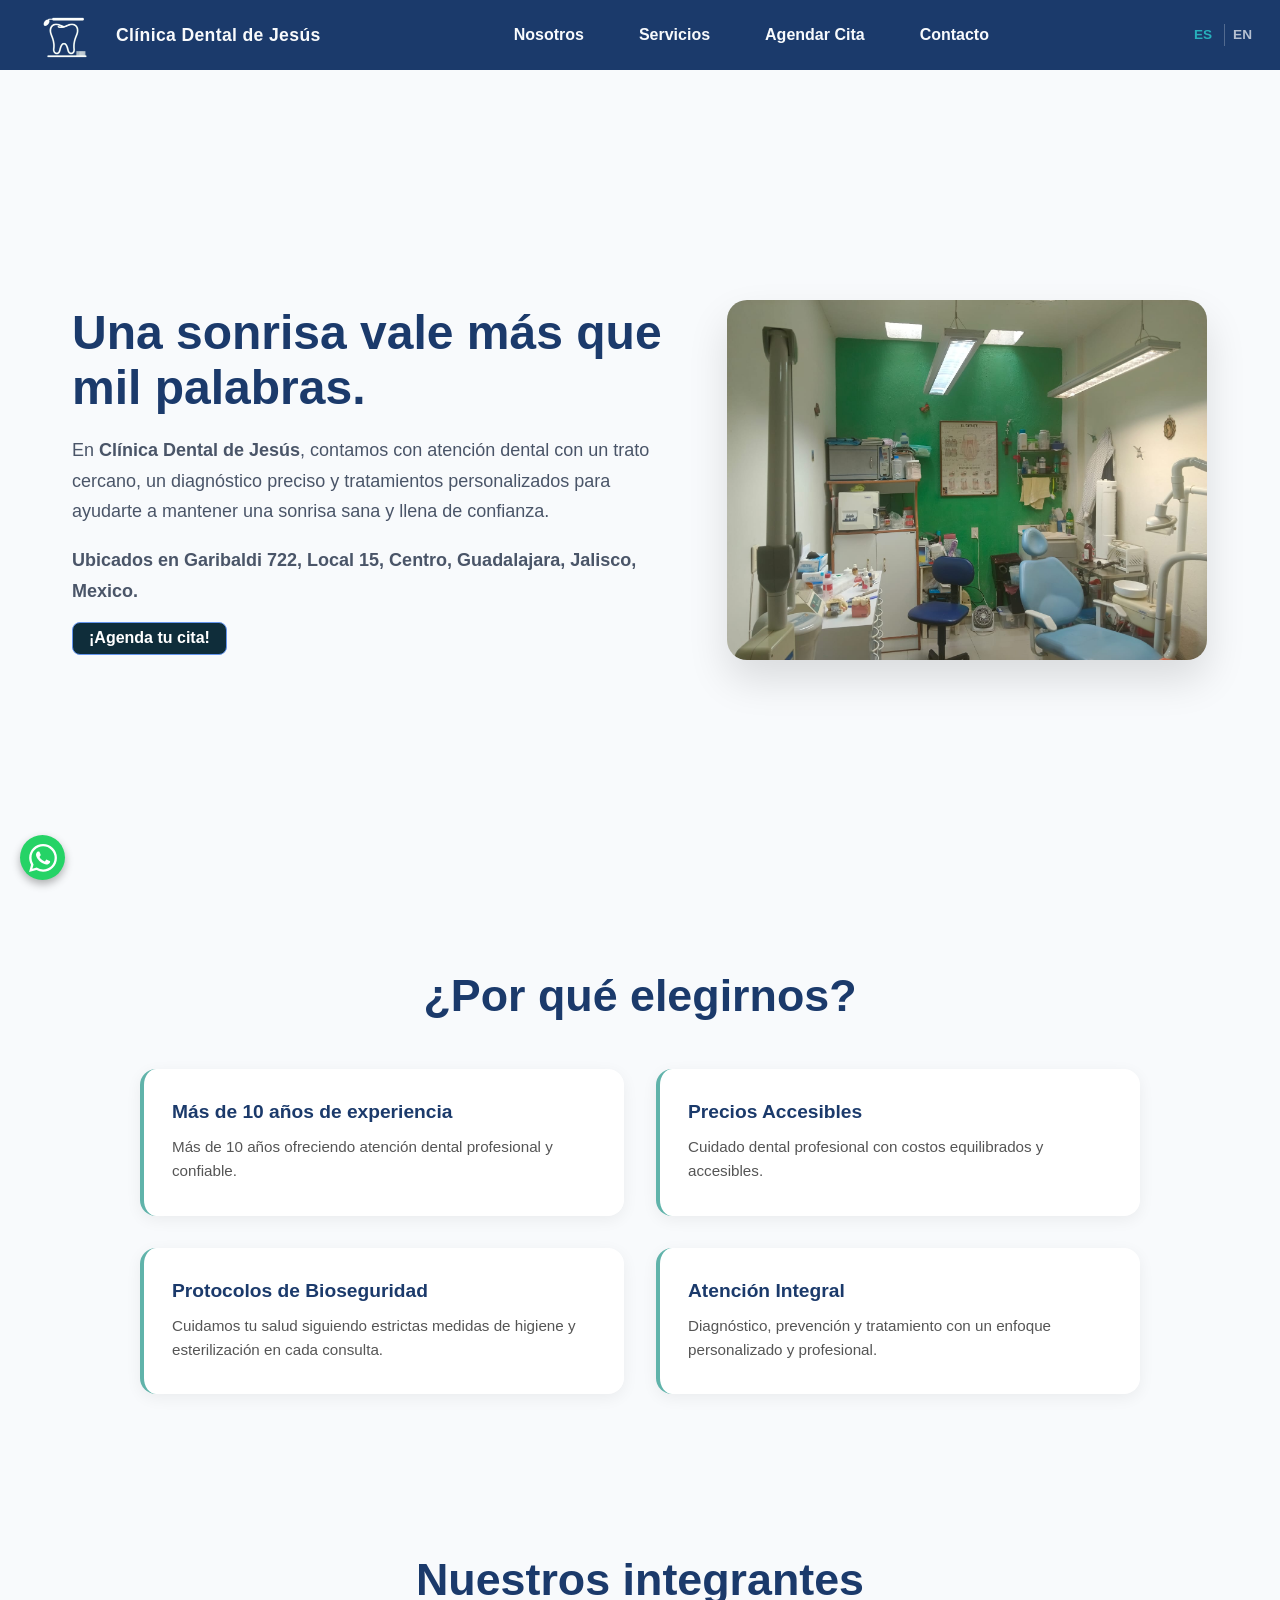
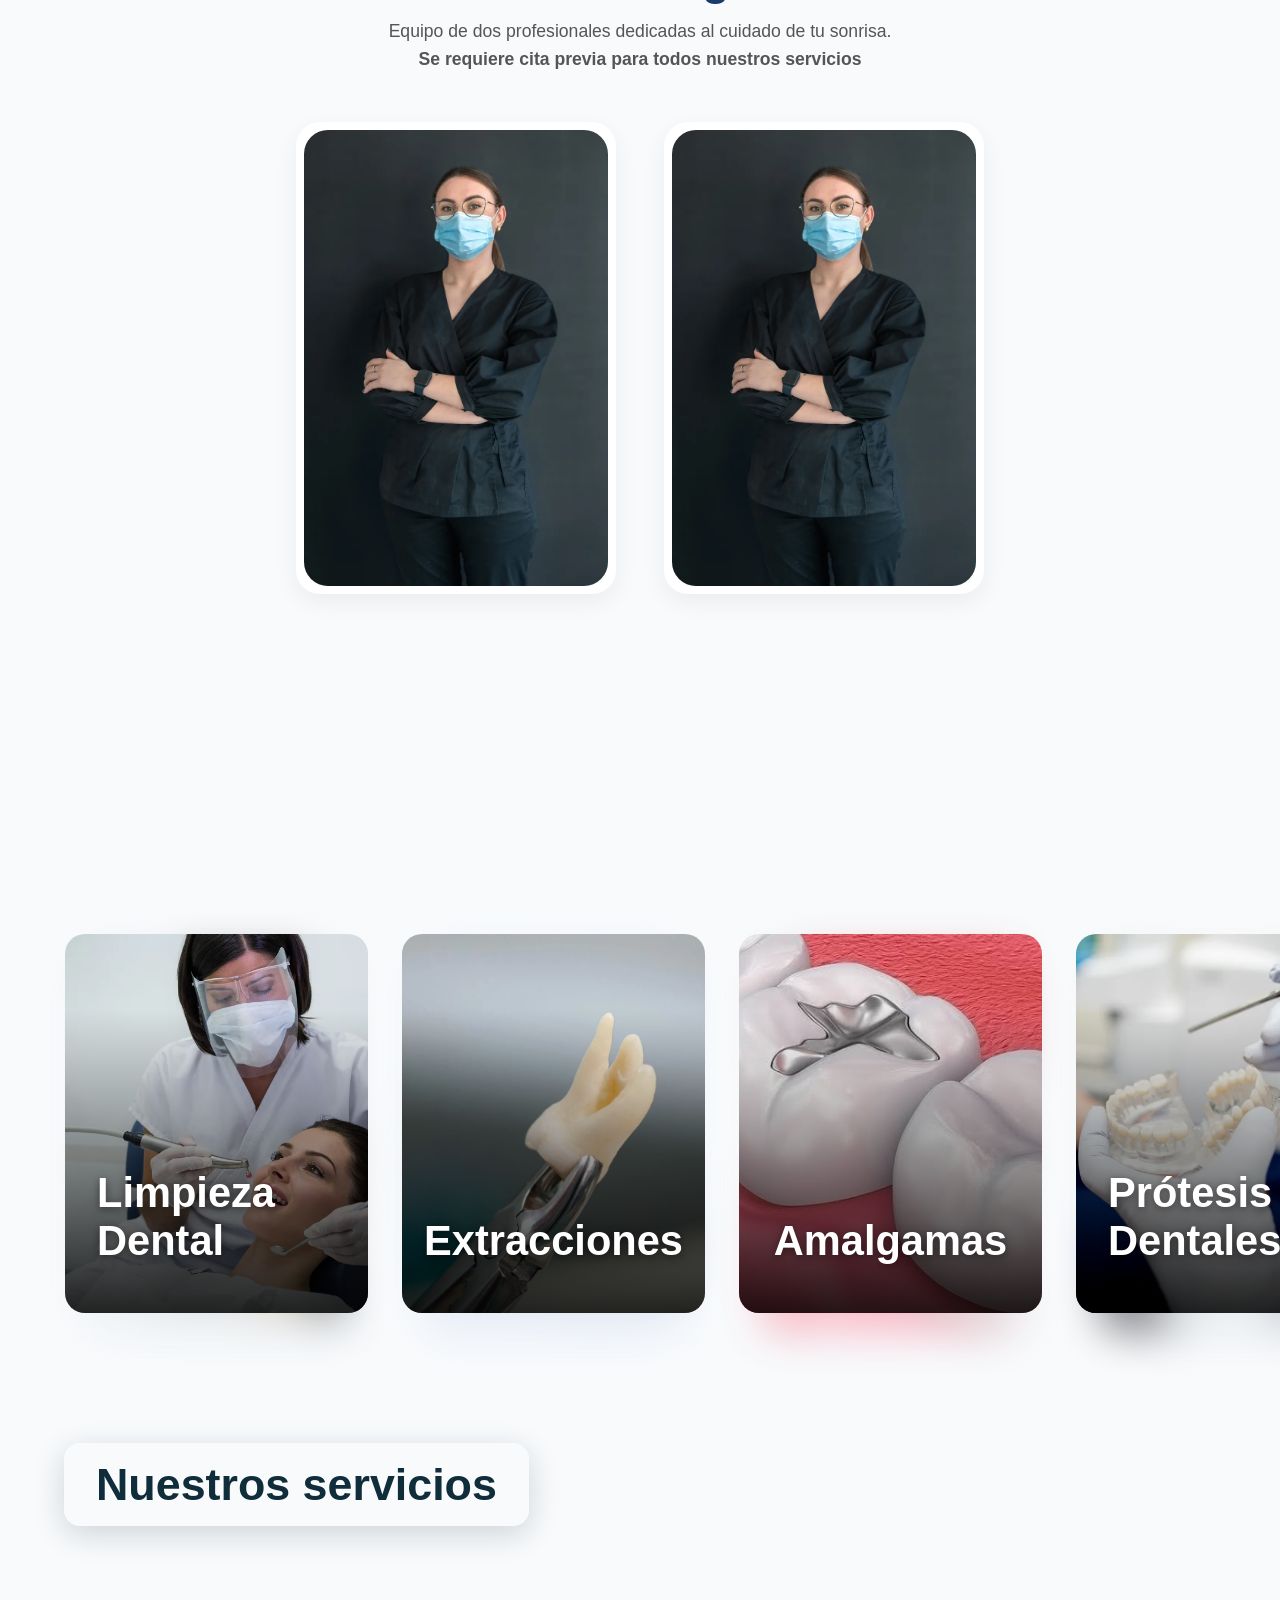
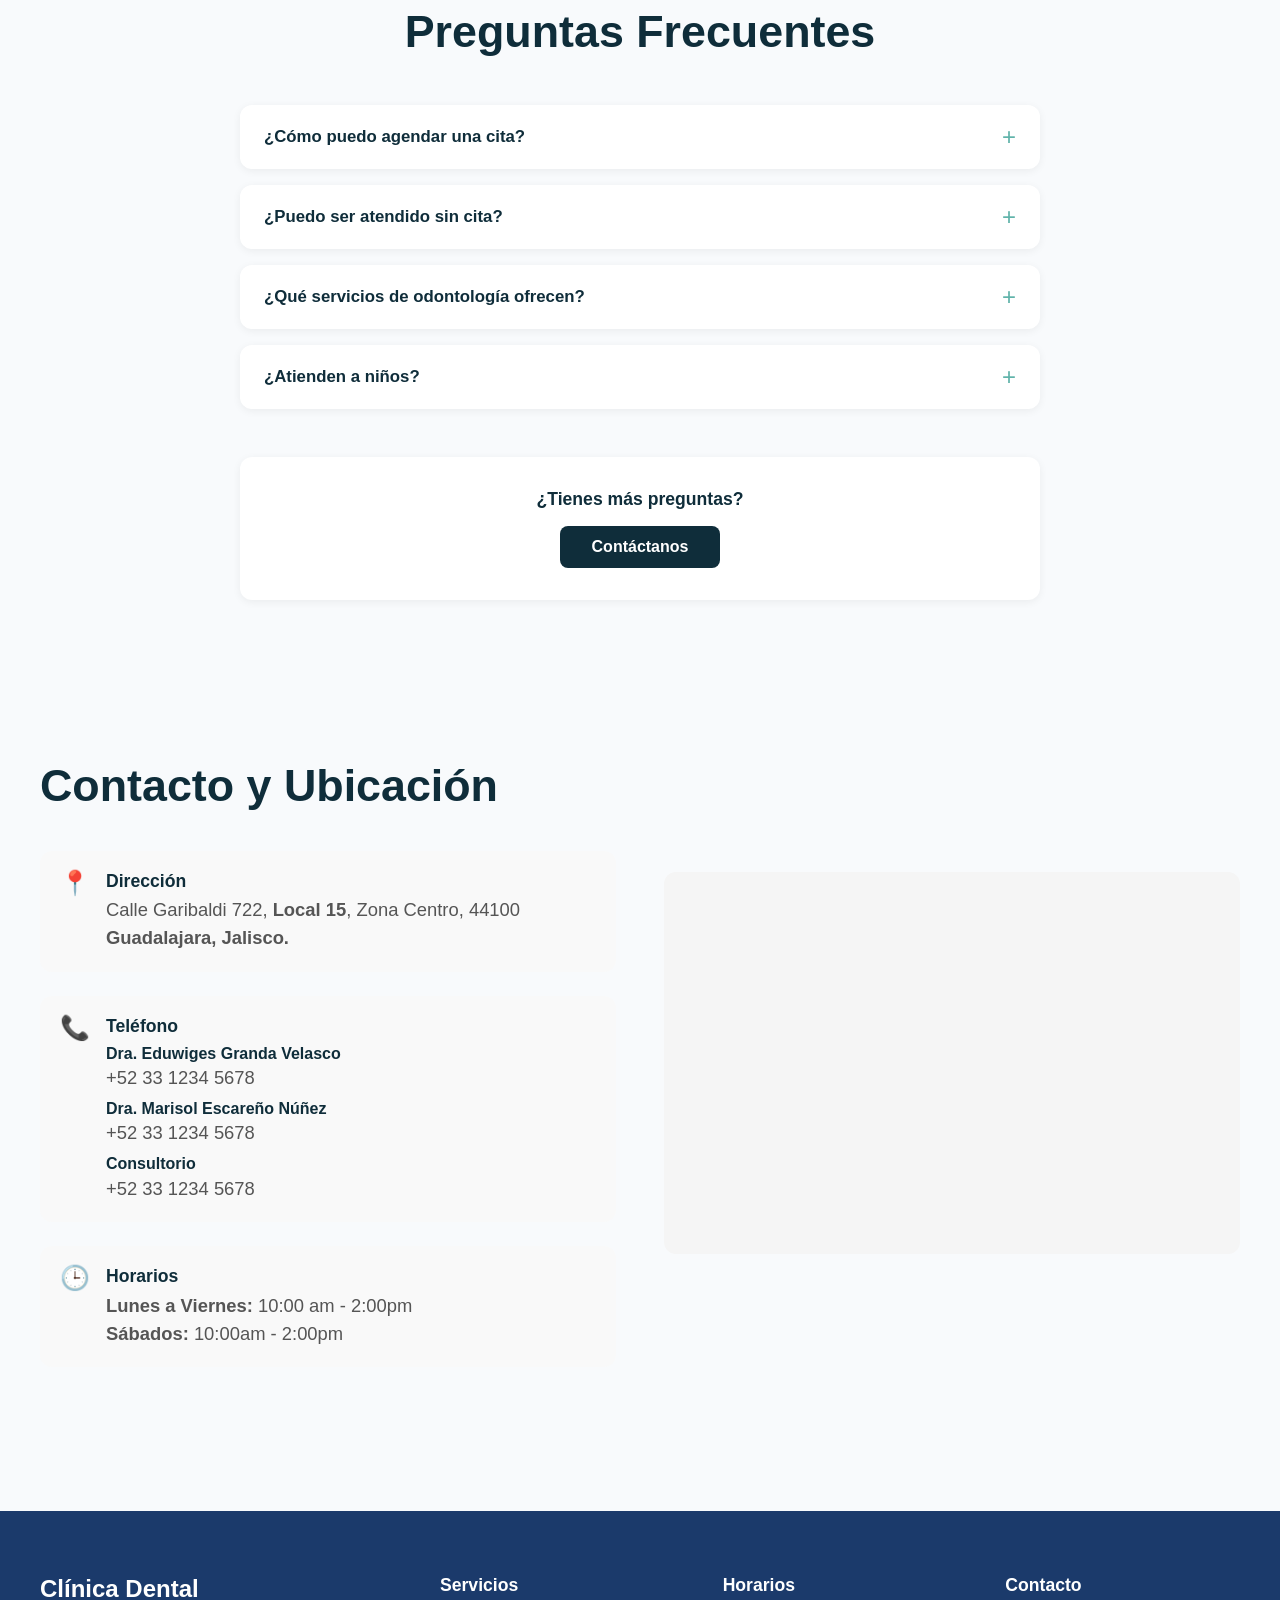
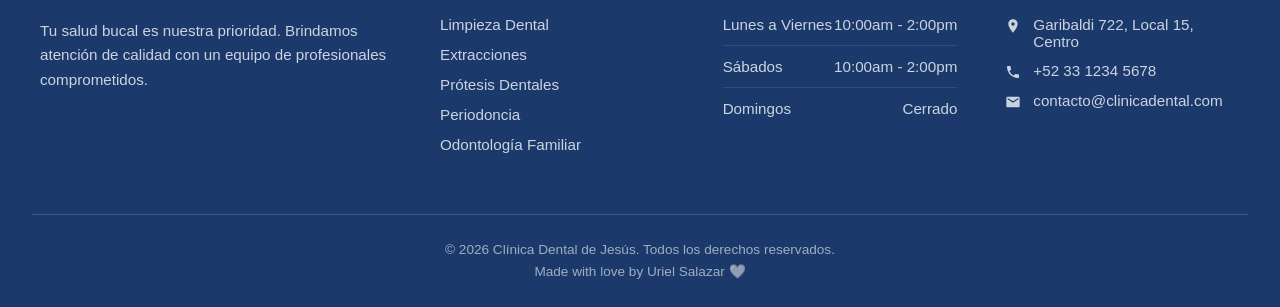
==== commit fa660bd8: "Refactor image assets to WebP format and update styles for improved design" ====
--- a/index.html
+++ b/index.html
@@ -3,7 +3,10 @@
 <head>
     <meta charset="UTF-8">
     <meta name="viewport" content="width=device-width, initial-scale=1.0">
+    <meta name="description" content="Clínica Dental de Jesús en Guadalajara: limpieza dental, extracciones, prótesis, periodoncia y más. Agenda tu cita.">
     <title data-i18n="title">Clínica Dental de Jesús</title>
+    <link rel="preconnect" href="https://cdnjs.cloudflare.com" crossorigin>
+    <link rel="dns-prefetch" href="https://cdnjs.cloudflare.com">
     <link rel="stylesheet" href="css/styles.css">
     <script src="https://cdnjs.cloudflare.com/ajax/libs/gsap/3.12.5/gsap.min.js" defer></script>
     <script src="js/translations.js" defer></script>
@@ -12,7 +15,7 @@
 <body>
 <header class="navbar-section">
     <nav class="navbar">
-            <a href="#inicio" class="nav-icon"> <img src="images/logo_consultoriooo.png" alt="Logo" loading="lazy"> <span class="nav-title" data-i18n="nav.title">Clínica Dental de Jesús</span>  </a>
+            <a href="#inicio" class="nav-icon"> <img src="images/logo_consultoriooo.webp" alt="Logo"> <span class="nav-title" data-i18n="nav.title">Clínica Dental de Jesús</span>  </a>
 
         <ul class="navbar-menu">
             <li class="navbar-item">
@@ -39,6 +42,7 @@
         </div>
     </nav>
 </header>
+
 <section id="inicio">
     <div class="hero-section">
         <div class="hero-text">
@@ -105,7 +109,7 @@
     <div class="cards-row">
         <!-- First image -->
         <div class="card-member reveal">
-            <img class="member-team" src="images/portrait-young-female-dentist-mask-dentistry-concept-dental-treatment.jpg" alt="Dra. Eduwiges Granda Velasco" data-i18n-alt="team.alt1" loading="lazy">
+            <img class="member-team" src="images/portrait-young-female-dentist-mask-dentistry-concept-dental-treatment.webp" alt="Dra. Eduwiges Granda Velasco" data-i18n-alt="team.alt1" loading="lazy">
             <section>
                 <h2 data-i18n="team.dra1.name">Dra. Eduwiges Granda Velasco</h2>
                 <p data-i18n="team.dra1.desc">Odontóloga dentista con más de 10 años de experiencia.
@@ -115,7 +119,7 @@
     </div>
         <!-- Second image -->
         <div class="card-member reveal">
-            <img class="member-team" src="images/portrait-young-female-dentist-mask-dentistry-concept-dental-treatment.jpg" alt="Dra. Marisol Escareño Núñez" data-i18n-alt="team.alt2" loading="lazy">
+            <img class="member-team" src="images/portrait-young-female-dentist-mask-dentistry-concept-dental-treatment.webp" alt="Dra. Marisol Escareño Núñez" data-i18n-alt="team.alt2" loading="lazy">
             <section>
                 <h2 data-i18n="team.dra2.name">Dra. Marisol Escareño Núñez</h2>
                 <p data-i18n="team.dra2.desc">Odontóloga dentista comprometida con tu salud bucal.
@@ -147,14 +151,14 @@
           <div class="card-bg">
             <img
               class="bg-img"
-              src="images/dentist-examining-female-patient-with-tools.jpg"
+              src="images/dentist-examining-female-patient-with-tools.webp"
               alt="Limpieza dental" data-i18n-alt="services.cleaning.alt" loading="lazy"
             />
           </div>
           <div class="shadow">
             <img
               class="shadow-img"
-              src="images/dentist-examining-female-patient-with-tools.jpg"
+              src="images/dentist-examining-female-patient-with-tools.webp"
               alt="Limpieza dental" data-i18n-alt="services.cleaning.alt" loading="lazy"
             />
           </div>
@@ -221,14 +225,14 @@
           <div class="card-bg">
             <img
               class="bg-img"
-              src="images/shaken-steel-human-dentistry-retro.jpg"
-              alt="Servicio dental" data-i18n-alt="services.alt" loading="lazy"
-            />
-          </div>
-          <div class="shadow">
-            <img
-              class="shadow-img"
-              src="images/shaken-steel-human-dentistry-retro.jpg"
+              src="images/shaken-steel-human-dentistry-retro.webp"
+              alt="Servicio dental" data-i18n-alt="services.alt" loading="lazy"
+            />
+          </div>
+          <div class="shadow">
+            <img
+              class="shadow-img"
+              src="images/shaken-steel-human-dentistry-retro.webp"
               alt="Servicio dental" data-i18n-alt="services.alt" loading="lazy"
             />
           </div>
@@ -271,14 +275,14 @@
           <div class="card-bg">
             <img
               class="bg-img"
-              src="images/dentist-analyzes-x-ray-photo.jpg"
-              alt="Servicio dental" data-i18n-alt="services.alt" loading="lazy"
-            />
-          </div>
-          <div class="shadow">
-            <img
-              class="shadow-img"
-              src="images/dentist-analyzes-x-ray-photo.jpg"
+              src="images/dentist-analyzes-x-ray-photo.webp"
+              alt="Servicio dental" data-i18n-alt="services.alt" loading="lazy"
+            />
+          </div>
+          <div class="shadow">
+            <img
+              class="shadow-img"
+              src="images/dentist-analyzes-x-ray-photo.webp"
               alt="Servicio dental" data-i18n-alt="services.alt" loading="lazy"
             />
           </div>
@@ -296,14 +300,14 @@
           <div class="card-bg">
             <img
               class="bg-img"
-              src="images/odontologia-familiar.jpg"
-              alt="Servicio dental" data-i18n-alt="services.alt" loading="lazy"
-            />
-          </div>
-          <div class="shadow">
-            <img
-              class="shadow-img"
-              src="images/odontologia-familiar.jpg"
+              src="images/odontologia-familiar.webp"
+              alt="Servicio dental" data-i18n-alt="services.alt" loading="lazy"
+            />
+          </div>
+          <div class="shadow">
+            <img
+              class="shadow-img"
+              src="images/odontologia-familiar.webp"
               alt="Servicio dental" data-i18n-alt="services.alt" loading="lazy"
             />
           </div>
--- a/css/styles.css
+++ b/css/styles.css
@@ -1,1338 +1,1349 @@
-html {
-    scroll-behavior: smooth;
-    -webkit-tap-highlight-color: transparent;
-}
-
-* {
-    -webkit-tap-highlight-color: transparent;
-}
- 
-.reveal {
-    opacity: 0;
-    transform: translateY(30px);
-    transition: opacity 0.8s cubic-bezier(0.25, 0.46, 0.45, 0.94), transform 0.8s cubic-bezier(0.25, 0.46, 0.45, 0.94) !important;
-}
-
-.reveal--visible {
-    opacity: 1;
-    transform: translateY(0);
-}
-
-.about-grid .reveal:nth-child(1) { transition-delay: 0s; }
-.about-grid .reveal:nth-child(2) { transition-delay: 0.15s; }
-.about-grid .reveal:nth-child(3) { transition-delay: 0.3s; }
-.about-grid .reveal:nth-child(4) { transition-delay: 0.45s; }
-
-.cards .reveal:nth-child(1) { transition-delay: 0s; }
-.cards-row .reveal:nth-child(1) { transition-delay: 0s; }
-.cards-row .reveal:nth-child(2) { transition-delay: 0.2s; }
-.cards .reveal:nth-child(2) { transition-delay: 0.1s; }
-.cards .reveal:nth-child(3) { transition-delay: 0.2s; }
-.cards .reveal:nth-child(4) { transition-delay: 0.3s; }
-.cards .reveal:nth-child(5) { transition-delay: 0.4s; }
-.cards .reveal:nth-child(6) { transition-delay: 0.5s; }
-.cards .reveal:nth-child(7) { transition-delay: 0.6s; }
-.cards .reveal:nth-child(8) { transition-delay: 0.7s; }
-
-.faq-list .reveal:nth-child(1) { transition-delay: 0s; }
-.faq-list .reveal:nth-child(2) { transition-delay: 0.15s; }
-.faq-list .reveal:nth-child(3) { transition-delay: 0.3s; }
-.faq-list .reveal:nth-child(4) { transition-delay: 0.45s; }
-
-.location-info .reveal:nth-child(1) { transition-delay: 0s; }
-.location-info .reveal:nth-child(2) { transition-delay: 0.15s; }
-.location-info .reveal:nth-child(3) { transition-delay: 0.3s; }
-
-#inicio,
-#nosotros,
-#services-section,
-#contacto {
-    scroll-margin-top: 80px;
-}
-
-@font-face {
-    font-family: 'General Sans';
-    src: url('../general-sans-webfont/GeneralSans-Extralight.woff') format('woff');
-    font-weight: 200;
-    font-style: normal;
-}
-@font-face {
-    font-family: 'General Sans';
-    src: url('../general-sans-webfont/GeneralSans-Light.woff') format('woff');
-    font-weight: 300;
-    font-style: normal;
-}
-@font-face {
-    font-family: 'General Sans';
-    src: url('../general-sans-webfont/GeneralSans-Regular.woff') format('woff');
-    font-weight: 400;
-    font-style: normal;
-}
-@font-face {
-    font-family: 'General Sans';
-    src: url('../general-sans-webfont/GeneralSans-Medium.woff') format('woff');
-    font-weight: 500;
-    font-style: normal;
-}
-@font-face {
-    font-family: 'General Sans';
-    src: url('../general-sans-webfont/GeneralSans-Semibold.woff') format('woff');
-    font-weight: 600;
-    font-style: normal;
-}
-@font-face {
-    font-family: 'General Sans';
-    src: url('../general-sans-webfont/GeneralSans-Bold.woff') format('woff');
-    font-weight: 700;
-    font-style: normal;
-}
-@font-face {
-    font-family: 'General Sans';
-    src: url('../general-sans-webfont/GeneralSans-Italic.woff') format('woff');
-    font-weight: 400;
-    font-style: italic;
-}
-@font-face {
-    font-family: 'General Sans';
-    src: url('../general-sans-webfont/GeneralSans-BoldItalic.woff') format('woff');
-    font-weight: 700;
-    font-style: italic;
-}
-*{  
-    font-family:'General Sans',sans-serif;
-    padding: 0;
-    margin: 0;
-    box-sizing: border-box;
-}
-
-
-header{
-    background-color:#1B3A6B;
-}
-
-li{
-    list-style: none;
-}
-
-body{
-    background-color: #F8FAFC;
-}
-
-h1{
-    opacity:0;
-    transform:translateX(-60px);
-    animation:titleIn .9s ease forwards;
-}
-
-@keyframes titleIn{
-    to{
-        opacity:1;
-        transform:translateX(0);
-    }
-}
-/* NAVBAR*/
-.nav-icon{  
-    color:#F8FAFC;
-    text-decoration: none;
-    display: flex;
-    align-items: center;
-    gap: 0.75rem;
-    font-size: 1.1rem;
-}
-
-.nav-icon img {
-    width: 80px;
-    height: auto;
-    display: block;
-}
-
-.nav-title {
-    color: #F8FAFC;
-    font-weight: 700;
-    font-size: 1.1rem;
-    white-space: nowrap;
-    letter-spacing: 0.02em;
-}
-
-.nav-link{
-    font-weight: bold;
-    text-decoration: none;
-    color:#F8FAFC;
-}
-
-.navbar-section {
-  position: sticky;
-  top: 0;
-  z-index: 1000;
-}
-.navbar{
-   
-    min-height: 70px ;
-    display:flex;
-    justify-content: space-between;
-    align-items: center;
-    padding: 0 24px;
-}
-
-.navbar-menu{
-    display: flex;
-    justify-content: space-between;
-    align-items: center;
-    gap:55px;
-}
-
-
-.nav-link {
-  color: #F8FAFC;
-  display: inline-block;
-  cursor: pointer;
-
-  position: relative;
-  transition: all 0.2s ease;
-}
-
-.nav-link:hover {
-  color: #27b0bc;
-  transform: translateY(-1px);
-}
-
-.nav-link:active {
-  transform: translateY(1px) scale(0.97);
-}
-
-.hamburguer{
-    display: none;
-    cursor: pointer;
-}
-
-.bar{
-    display: block;
-    width: 25px;
-    height: 3px;
-    margin:5px auto;
-    transition:all 0.3s ease-in-out;
-    background-color: #F8FAFC;
-}
-
-/* Language toggle */
-.lang-toggle{
-    display: flex;
-    align-items: center;
-    gap: 0.5rem;
-    margin-left: 0.5rem;
-    flex-shrink: 0;
-}
-
-.lang-btn{
-    border: none;
-    background: transparent;
-    color: rgba(248, 250, 252, 0.7);
-    font-family: 'General Sans', sans-serif;
-    font-weight: 600;
-    font-size: 0.85rem;
-    line-height: 1;
-    padding: 0.25rem 0.25rem;
-    cursor: pointer;
-    transition: color 0.2s ease;
-}
-
-.lang-btn + .lang-btn {
-    border-left: 1px solid rgba(248, 250, 252, 0.25);
-    padding-left: 0.5rem;
-}
-
-.lang-btn:hover {
-    color: #fff;
-}
-
-.lang-btn.active {
-    color: #27b0bc;
-    font-weight: 700;
-}
-
-/* Hero Image section  */
-.hero-section {
-    min-height: calc(100vh - 80px);
-     display: grid;
-    grid-template-columns: 1.1fr .9fr;
-    align-items: center;
-    gap: 4rem;
-
-    max-width: 1200px;
-    margin: 0 auto;
-    padding: 5rem 2rem;
-}
-
-.hero-text h1 {
-    color:#1B3A6B;
-    font-size: clamp(2rem, 5vw, 3rem);
-    margin-bottom:1.25rem;
-}
-/* Text description from hero section*/ 
-.hero-text p {
-    color:#4A5568;
-    margin: 0;
-    max-width: 600px;
-    line-height:1.7;
-    font-size: clamp(1rem, 2vw, 1.125rem);
-}
-
-.hero-image{
-    display:flex;
-    justify-content:center;
-}
-.hero-image img {
-    width: 100%;
-    max-width: 480px;
-    height: auto;
-    display: block;
-    border-radius: 20px;
-    box-shadow: 0 20px 40px rgba(0, 0, 0, 0.12);
-    animation: float 8s ease-in-out infinite;
-}
-
-@keyframes float {
-    0%, 100% { translate: 0 0; }
-    50% { translate: 0 -6px; }
-}
-
-@media (prefers-reduced-motion: reduce) {
-    .hero-image img {
-        animation: none;
-    }
-}
-
-.hero-btn-link {
-    display: inline-block;
-    margin-top: 1rem;
-    padding: 0.4rem 1rem;
-    background-color: #0F2D3A;
-    color: #ffffff;
-    font-size: 1rem;
-    text-decoration: none;
-    border: 1px solid cornflowerblue;
-    border-radius: 0.5rem;
-    cursor: pointer;
-    transition: all 0.15s ease;
-}
-
-.hero-btn-link:hover {
-    background-color: #0f2d3ae7;
-}
-
-.hero-btn-link:active {
-    transform: translateY(2px) scale(0.98);
-}
-.location{
-    margin-top:0.5rem;
-}
-/* About us section */
-.about-us {
-    padding: 5rem 2rem;
-}
-
-.about-us-container {
-    text-align: center;
-    max-width: 1100px;
-    margin: 0 auto;
-}
-
-.about-us-container h2{
-    color: #1B3A6B;
-    font-size: clamp(2.2rem, 3.5vw, 3rem);
-    margin-bottom: 1rem;
-}
-
-.about-grid{
-    margin-top: 3rem;
-    display: grid;
-    grid-template-columns: repeat(2, 1fr);
-    gap: 2rem;
-    max-width: 1000px;
-    margin-left: auto;
-    margin-right: auto;
-    padding: 0;
-}
-
-.item {
-    padding: 2rem 1.75rem;
-    border: none;
-    border-radius: 16px;
-    background: #fff;
-    box-shadow: 0 4px 16px rgba(0,0,0,0.06);
-    text-align: left;
-    transition: all 0.3s ease;
-    cursor: pointer;
-    border-left: 4px solid #60b3aa;
-}
-
-.item:hover {
-    transform: translateY(-4px);
-    box-shadow: 0 8px 24px rgba(0,0,0,0.1);
-}
-
-.item-title {
-    font-size: 1.2rem;
-    font-weight: 700;
-    color: #1B3A6B;
-    display: block;
-    margin-bottom: 0.75rem;
-}
-
-.item p {
-    margin: 0;
-    line-height: 1.6;
-    font-size: 0.95rem;
-    color: #555;
-}
-
-
-.item-text{
-    color: #666;
-}
-/* "Our team " section */
-
-.team-div {
-    padding: 5rem 2rem;
-}
-
-.team-div-container{
-    text-align: center;
-    max-width: 900px;
-    margin: 0 auto;
-}
-
-.team-div-container h2{
-    color: #1B3A6B;
-    font-size: clamp(2.2rem, 3.5vw, 3rem);
-    margin-bottom: 0.75rem;
-}
-
-.team-div-container > p{
-    color: #555;
-    font-size: 1.1rem;
-    line-height: 1.6;
-    max-width: 600px;
-    margin: 0 auto 3rem;
-}
-
-.cards-row{
-    display: flex;
-    flex-direction: row;
-    justify-content: center;
-    gap: 3rem;
-}
-
-
-.card-member {
-    background: #fff;
-    border-radius: 1.5rem;
-    padding: 0.5rem;
-    width: 20rem;
-    cursor: pointer;
-    overflow: hidden;
-    position: relative;
-    font-family:'General Sans',sans-serif;
-    box-shadow: 0 8px 24px rgba(0,0,0,0.06);
-    transition: box-shadow 0.3s ease;
-    animation: float 5s ease-in-out infinite;
-}
-.card-member:nth-child(2) {
-    animation-delay: -2.5s;
-}
-
-.card-member:hover {
-    box-shadow: 0 12px 32px rgba(0,0,0,0.12);
-}
-.card-member.active {
-    box-shadow: 0 12px 32px rgba(0,0,0,0.12);
-}
-
-.card-member::before {
-    content: "";
-    position: absolute;
-    left: 0.5rem;
-    right: 0.5rem;
-    bottom: 0.5rem;
-    height: 50%;
-    background: linear-gradient(to top, rgba(0,0,0,0.8) 0%, transparent 100%);
-    border-radius: 0 0 1.5rem 1.5rem;
-    opacity: 0;
-    transition: opacity 0.45s ease;
-    pointer-events: none;
-}
-
-.card-member:hover::before,
-.card-member.active::before {
-    opacity: 1;
-}
-
-.member-team {
-    width: 100%;
-    display: block;
-    border-radius: 1.5rem;
-    object-fit: cover;
-    object-position: center;
-    aspect-ratio: 2 / 3;
-    transition: transform 0.6s ease;
-}
-
-.card-member:hover .member-team,
-.card-member.active .member-team {
-    transform: scale(1.05);
-}
-
-.card-member section {
-    position: absolute;
-    left: 0.5rem;
-    right: 0.5rem;
-    bottom: 0.5rem;
-    display: flex;
-    flex-direction: column;
-    align-items: center;
-    padding: 1rem;
-    z-index: 2;
-    pointer-events: none;
-}
-
-.card-member h2 {
-    margin: 0 0 0.3rem;
-    font-size: 1.2rem;
-    color: #fff;
-    text-align: center;
-    opacity: 0;
-    transform: translateY(10px);
-    transition: opacity 0.45s ease 0.10s, transform 0.45s ease 0.10s;
-}
-
-.card-member:hover h2,
-.card-member.active h2 {
-    opacity: 1;
-    transform: translateY(0);
-}
-
-.card-member p {
-    margin: 0;
-    color: #ddd;
-    line-height: 1.4;
-    font-size: 0.85rem;
-    text-align: center;
-    opacity: 0;
-    transform: translateY(30px);
-    transition: opacity 0.45s ease 0.20s;
-}
-
-.card-member:hover p,
-.card-member.active p {
-    opacity: 1;
-    transform: translateY(0);
-}
-
-.btn-whatsapp-card {
-    margin-top: 0.5rem;
-    padding: 0.4rem 1.1rem;
-    background: #25D366;
-    color: #fff;
-    text-decoration: none;
-    border-radius: 20px;
-    font-size: 0.8rem;
-    font-weight: 600;
-    opacity: 0;
-    pointer-events: auto;
-    transform: translateY(10px);
-    transition: opacity 0.45s ease 0.25s, transform 0.45s ease 0.25s, background 0.3s ease;
-}
-
-.btn-whatsapp-card:hover {
-    background: #1da851;
-    transform: scale(1.05);
-}
-
-.card-member:hover .btn-whatsapp-card,
-.card-member.active .btn-whatsapp-card {
-    opacity: 1;
-    transform: translateY(0);
-}
-
-/* Our services */
-.services-section {
-  position: relative;
-}
-
-.wrapper {
-  position: sticky;
-  top: 0;
-  height: 100vh;
-  overflow: hidden;
-  display: flex;
-  align-items: center;
-  max-width: 100%;
-  padding: 0;
-  margin: 0;
-}
-
-.cards {
-  display: flex;
-  flex-wrap: nowrap;
-  gap: 2rem;
-  cursor: pointer;
-  padding: 0 4rem;
-  will-change: transform;
-}
-
-.pen-title {
-  position: absolute;
-  top: 3rem;
-  left: 4rem;
-  z-index: 10;
-  font-size: clamp(2.2rem, 3.5vw, 3rem);
-  text-align: left;
-  color: #0F2D3A;
-  font-weight: 700;
-  margin: 0;
-}
-.card {
-  flex: 1 1 0;
-  min-width: 300px;
-  aspect-ratio: 4 / 5;
-  position: relative;
-  padding: 3rem 2rem;
-  color: rgb(0, 0, 0);
-  justify-self: center;
-  border-radius: 20px;
-  border: 1px solid rgba(255,255,255,0.1);
-  transition: all 0.4s cubic-bezier(0.25, 0.45, 0.45, 0.95);
-}
-
-.card:hover {
-  transform: translateY(-6px) scale(1.02);
-  border-color: rgba(255,255,255,0.25);
-}
-
-.card .card-content {
-  position: relative;
-  z-index: 2;
-  height: 100%;
-  display: flex;
-  flex-direction: column;
-  justify-content: space-between;
-}
-
-.card .card-content .bottom h2 {
-  font-size: 2.6rem;
-  color: #fff;
-  text-shadow: 0 2px 8px rgba(0,0,0,0.5);
-}
-
-.card .top {
-  max-height: 0;
-  opacity: 0;
-  overflow: hidden;
-  transition: max-height 0.5s ease, opacity 0.4s ease;
-  background: rgba(0,0,0,0.65);
-  border-radius: 12px;
-  padding: 0 1rem;
-}
-
-.card .top p {
-  color: #fff;
-  font-size: 1rem;
-  line-height: 1.5;
-}
-
-.card.active .top {
-  max-height: 200px;
-  opacity: 1;
-}
-
-.card .bottom {
-  display: flex;
-  justify-content: center;
-  align-items: center;
-}
-
-.card .bottom .bookmark {
-  margin-left: 5rem;
-  border: 2px solid white;
-  padding: 0.7rem;
-  border-radius: 50%;
-}
-
-.card .bottom .bookmark .bookmark-icn {
-  fill: white;
-}
-
-.card .bottom .bookmark:hover {
-  cursor: pointer;
-  background-color: rgba(255, 255, 255, 0.5);
-}
-
-.card .card-bg {
-  position: absolute;
-  top: 0;
-  left: 0;
-  bottom: 0;
-  right: 0;
-  border-radius: 20px;
-  overflow: hidden;
-  z-index: 0;
-}
-
-.card .card-bg::after {
-  content: '';
-  position: absolute;
-  inset: 0;
-  background: linear-gradient(to top, rgba(0,0,0,0.85), rgba(0,0,0,0.3) 50%, transparent 80%);
-  z-index: 1;
-}
-
-.card .card-bg .bg-img {
-  width: 100%;
-  height: 100%;
-  object-fit: cover;
-  object-position: center;
-  vertical-align: middle;
-}
-
-.card .shadow {
-  position: absolute;
-  width: 85%;
-  height: 100%;
-  overflow: hidden;
-  display: flex;
-  left: 50%;
-  transform: translate(-50%, 0);
-  bottom: -20px;
-  z-index: -2;
-  border-radius: 20px;
-  filter: blur(20px);
-  opacity: 0.45;
-}
-
-.card .shadow .shadow-img {
-  width: 100%;
-  height: 100%;
-  object-fit: cover;
-}
-
-/*location section */
-#contacto {
-    padding: 5rem 2rem;
-}
-
-.container-location{
-    display: grid;
-    grid-template-columns: 1fr 1fr;
-    gap: 3rem;
-    max-width: 1200px;
-    margin: 0 auto;
-    align-items: center;
-}
-.location-title h2{
-    font-size: clamp(2.2rem, 3.5vw, 3rem);
-    color: #0F2D3A;
-    margin-bottom: 1rem;
-}
-.location-title p{
-    font-size: 1rem;
-    line-height: 1.6;
-    color: #555;
-    margin-bottom: 1rem;
-}
-.google-maps-location{
-    padding: 1rem;
-    background: #f5f5f5;
-    border-radius: 12px;
-    overflow: hidden;
-}
-
-.google-maps-location:hover{
-     -o-transition:.5s;
-  -ms-transition:.5s;
-  -moz-transition:.5s;
-  -webkit-transition:.5s;
-  transition:.5s;
-  box-shadow: 5px 3px 5px #888888;
-}
-.google-maps-location iframe{
-    width: 100%;
-    height: 350px;
-    border-radius: 8px;
-    display: block;
-}
-
-.location-info {
-    display: flex;
-    flex-direction: column;
-    gap: 1.5rem;
-}
-
-.info-card {
-    display: flex;
-    align-items: flex-start;
-    gap: 1rem;
-    background: #f9f9f9;
-    padding: 1.25rem;
-    border-radius: 12px;
-    transition: transform 0.3s ease, box-shadow 0.3s ease;
-}
-
-.info-card:hover {
-    transform: translateY(-2px);
-    box-shadow: 0 4px 12px rgba(0,0,0,0.1);
-}
-
-.info-icon {
-    font-size: 1.5rem;
-    line-height: 1;
-    flex-shrink: 0;
-}
-
-.info-content h3 {
-    font-size: 1.1rem;
-    color: #0F2D3A;
-    margin-bottom: 0.3rem;
-}
-
-.info-content h4 {
-    font-size: 1rem;
-    color: #0F2D3A;
-    margin: 0.5rem 0 0.1rem;
-    font-weight: 600;
-}
-
-.info-content p {
-    font-size: 1.15rem;
-    color: #555;
-    line-height: 1.5;
-    margin: 0;
-}
-
-/* Media queries */
-@media (max-width: 1024px) {
-    .hero-section {
-        padding: 3rem 2rem;
-        gap: 2rem;
-    }
-
-    .hero-text h1 {
-        font-size: 2.5rem;
-    }
-
-    .hero-image img {
-        width: 320px;
-    }
-}
-
-@media (max-width: 768px) {
-    .hero-section {
-        grid-template-columns: 1fr;
-        padding: 2.5rem 1.5rem;
-        gap: 2rem;
-        text-align: center;
-    }
-
-    .hero-text h1 {
-        font-size: 2.25rem;
-    }
-
-    .hero-text p {
-        color:#375754;
-        max-width: 100%;
-        margin: 0 auto;
-    }
-    .hero-btn-link {
-        padding: 0.5rem 1rem;
-        font-size: 1rem;
-    }
-    .hero-image img {
-        width: 100%;
-        max-width: 300px;
-        margin: 0 auto;
-    }
-    .about-us {
-        padding: 3rem 1.5rem;
-    }
-
-    .about-grid {
-        gap: 1.25rem;
-        margin-top: 2rem;
-    }
-
-    .item{
-        padding: 1.25rem;
-    }
-
-    .item-title {
-        font-size: 1rem;
-    }
-
-    .team-div {
-        padding: 3rem 1.5rem;
-    }
-
-    .team-div-container h2 {
-        font-size: 2rem;
-    }
-
-    .cards-row{
-        flex-direction: column;
-        align-items: center;
-        gap: 2rem;
-    }
-
-    .card-member{
-        width: 22rem;
-    }
-
-    .card {
-        min-height: 280px;
-        padding: 2rem 1.5rem;
-    }
-
-    .card .card-content .bottom h2 {
-    
-        font-size: 1.8rem;
-    }
-
-
-
-    .services-section {
-        height: auto !important;
-    }
-
-    .wrapper {
-        position: relative !important;
-        height: auto !important;
-        overflow: visible !important;
-        display: flex;
-        flex-direction: column;
-        align-items: center;
-        padding: 0 1rem;
-        margin: 4rem auto;
-        max-width: 1000px;
-    }
-
-    .cards {
-        display: grid !important;
-        grid-template-columns: repeat(2, 1fr) !important;
-        gap: 1.5rem;
-        padding: 0 !important;
-        transform: none !important;
-        width: 100%;
-    }
-
-    .card {
-        min-width: 0;
-    }
-
-    .pen-title {
-        position: relative !important;
-        top: auto !important;
-        left: auto !important;
-        font-size: 2rem;
-        text-align: center;
-        margin: 2rem 1.5rem 2.5rem;
-        color: #0F2D3A;
-        font-weight: 700;
-    }
-}
-
-.schedule {
-    border:2px solid;
-    padding: 0.5rem;
-    border-radius: 10px;
-}
-@media (max-width:768px) {
-    #contacto {
-        padding: 3rem 1.5rem;
-    }
-    .container-location {
-        grid-template-columns: 1fr;
-        gap: 2rem;
-    }
-    .location-title h2 {
-        font-size: 2rem;
-    }
-    .info-card {
-        padding: 1rem;
-    }
-    .info-content h3 {
-        font-size: 1rem;
-    }
-    .google-maps-location iframe {
-        height: 250px;
-    }
-    .about-grid{
-    margin-top: 1.5rem;
-    display: grid;
-    grid-template-columns: 1fr;
-    gap: 1rem;
-    padding: 0;
-}
-}
-
-@media(max-width:768px) {
-    .hamburguer{
-        display: block;
-    }
-    .hamburguer.active .bar:nth-child(2){
-        opacity: 0;
-    }
-    .hamburguer.active .bar:nth-child(1){
-        transform: translateY(8px) rotate(45deg);
-    }
-     .hamburguer.active .bar:nth-child(3){
-        transform: translateY(-8px) rotate(-45deg);
-    }
-    .navbar-menu{
-        position:fixed;
-        left:-100%;
-        top:70px;
-        gap:0;
-        flex-direction: column;
-        background-color: #1B3A6B;
-        width: 100%;
-        text-align: center;
-        transition: 0.3s;
-        z-index: 999;
-        box-shadow: 0 8px 24px rgba(0,0,0,0.15);
-        padding-bottom: 1rem;
-    }
-    .navbar-item{
-        margin: 16px 0;
-        width: 100%;
-    }
-    .navbar-item .nav-link {
-        padding: 0.5rem 1rem;
-        display: block;
-        border-radius: 8px;
-    }
-    .navbar-item .nav-link:hover {
-        background: rgba(255,255,255,0.1);
-    }
-
-    .navbar-menu.active{
-        left: 0;
-    }
-}
-
-@media (max-width: 480px) {
-    .hero-section {
-        padding: 2rem 1.25rem;
-        gap: 1.5rem;
-        min-height: auto;
-    }
-
-    .hero-text h1 {
-        font-size: 1.75rem;
-        margin-bottom: 0.75rem;
-    }
-
-    .hero-text p {
-        font-size: 0.95rem;
-    }
-
-    .hero-image img {
-        max-width: 220px;
-    }
-
-    .hero-btn-link {
-        padding: 0.6rem 0.8rem;
-        font-size: 1.15rem;
-        width: 100%;
-        text-align: center;
-    }
-
-    #contacto {
-        padding: 2rem 1rem;
-    }
-    .location-title h2 {
-        font-size: 1.75rem;
-    }
-    .info-card {
-        padding: 0.8rem;
-    }
-    .info-content h3 {
-        font-size: 0.9rem;
-    }
-    .info-content p {
-        font-size: 0.85rem;
-    }
-    .google-maps-location iframe {
-        height: 200px;
-    }
-    .cards {
-        grid-template-columns: 1fr !important;
-    }
-    .nav-icon img {
-        width: 50px;
-    }
-    .nav-title {
-        font-size: 0.85rem;
-        white-space: normal;
-    }
-    .nav-icon {
-        gap: 0.4rem;
-    }
-}
-
-/* FAQ Section */
-.faq-section {
-    padding: 5rem 2rem;
-    background: #f8fafc;
-}
-
-.faq-container {
-    max-width: 800px;
-    margin: 0 auto;
-}
-
-.faq-container h2 {
-    font-size: clamp(2.2rem, 3.5vw, 3rem);
-    color: #0F2D3A;
-    text-align: center;
-    margin-bottom: 3rem;
-    font-weight: 700;
-}
-
-.faq-list {
-    display: flex;
-    flex-direction: column;
-    gap: 1rem;
-}
-
-.faq-item {
-    background: #fff;
-    border-radius: 12px;
-    overflow: hidden;
-    box-shadow: 0 2px 8px rgba(0,0,0,0.06);
-    transition: box-shadow 0.3s ease;
-}
-
-.faq-item:hover {
-    box-shadow: 0 4px 16px rgba(0,0,0,0.1);
-}
-
-.faq-question {
-    display: flex;
-    justify-content: space-between;
-    align-items: center;
-    padding: 1.25rem 1.5rem;
-    cursor: pointer;
-    font-size: 1.05rem;
-    font-weight: 600;
-    color: #0F2D3A;
-    user-select: none;
-    transition: color 0.3s ease;
-}
-
-.faq-question:hover {
-    color: #1B3A6B;
-}
-
-.faq-icon {
-    font-size: 1.5rem;
-    font-weight: 300;
-    color: #60b3aa;
-    transition: transform 0.3s ease;
-    flex-shrink: 0;
-    line-height: 1;
-}
-
-.faq-item.active .faq-icon {
-    transform: rotate(45deg);
-}
-
-.faq-answer {
-    max-height: 0;
-    overflow: hidden;
-    transition: max-height 0.4s ease, padding 0.4s ease;
-    padding: 0 1.5rem;
-}
-
-.faq-item.active .faq-answer {
-    max-height: 300px;
-    padding: 0 1.5rem 1.25rem;
-}
-
-.faq-answer h4 {
-    font-size: 0.95rem;
-    color: #0F2D3A;
-    margin: 0.75rem 0 0.1rem;
-    font-weight: 600;
-}
-
-.faq-answer p {
-    font-size: 0.95rem;
-    line-height: 1.6;
-    color: #555;
-    margin: 0;
-}
-
-.faq-cta {
-    text-align: center;
-    margin-top: 3rem;
-    padding: 2rem;
-    background: #fff;
-    border-radius: 12px;
-    box-shadow: 0 2px 8px rgba(0,0,0,0.06);
-}
-
-.faq-cta p {
-    font-size: 1.1rem;
-    color: #0F2D3A;
-    font-weight: 600;
-    margin-bottom: 1rem;
-}
-
-.faq-btn {
-    display: inline-block;
-    padding: 0.75rem 2rem;
-    background: #0F2D3A;
-    color: #fff;
-    text-decoration: none;
-    border-radius: 8px;
-    font-weight: 600;
-    transition: background 0.3s ease, transform 0.3s ease;
-}
-
-.faq-btn:hover {
-    background: #1B3A6B;
-    transform: translateY(-2px);
-}
-
-@media (max-width: 768px) {
-    .faq-section {
-        padding: 3rem 1.5rem;
-    }
-    .faq-container h2 {
-        font-size: 2rem;
-        margin-bottom: 2rem;
-    }
-    .faq-question {
-        font-size: 0.95rem;
-        padding: 1rem 1.25rem;
-    }
-    .faq-cta {
-        padding: 1.5rem;
-    }
-}
-
-/* Footer */
-.footer {
-    background: #1B3A6B;
-    color: #F8FAFC;
-    padding: 4rem 2rem 0;
-    margin-top: 4rem;
-}
-
-.footer-container {
-    max-width: 1200px;
-    margin: 0 auto;
-    display: grid;
-    grid-template-columns: 1.5fr 1fr 1fr 1fr;
-    gap: 3rem;
-}
-
-.footer h3 {
-    font-size: 1.5rem;
-    font-weight: 700;
-    margin-bottom: 1rem;
-    color: #fff;
-}
-
-.footer h4 {
-    font-size: 1.1rem;
-    font-weight: 700;
-    margin-bottom: 1.25rem;
-    color: #fff;
-}
-
-.footer p {
-    font-size: 0.95rem;
-    line-height: 1.6;
-    color: rgba(248, 250, 252, 0.8);
-    margin-bottom: 1.5rem;
-}
-
-.footer ul {
-    list-style: none;
-    padding: 0;
-    margin: 0;
-}
-
-.footer ul li {
-    margin-bottom: 0.75rem;
-}
-
-.footer ul li a {
-    color: rgba(248, 250, 252, 0.8);
-    text-decoration: none;
-    font-size: 0.95rem;
-    transition: color 0.3s ease;
-}
-
-.footer ul li a:hover {
-    color: #60b3aa;
-}
-
-
-.footer-hours ul li {
-    display: flex;
-    justify-content: space-between;
-    font-size: 0.95rem;
-    color: rgba(248, 250, 252, 0.8);
-    padding-bottom: 0.75rem;
-    border-bottom: 1px solid rgba(248, 250, 252, 0.1);
-}
-
-.footer-hours ul li:last-child {
-    border-bottom: none;
-}
-
-.footer-contact ul li {
-    display: flex;
-    align-items: flex-start;
-    gap: 0.75rem;
-    font-size: 0.95rem;
-    color: rgba(248, 250, 252, 0.8);
-}
-
-.footer-contact ul li svg {
-    flex-shrink: 0;
-    margin-top: 2px;
-}
-
-.footer-bottom {
-    border-top: 1px solid rgba(248, 250, 252, 0.15);
-    margin-top: 3rem;
-    padding: 1.5rem 0;
-    text-align: center;
-}
-
-.footer-bottom p {
-    font-size: 0.85rem;
-    margin: 0;
-    color: rgba(248, 250, 252, 0.6);
-}
-
-@media (max-width: 768px) {
-    .footer-container {
-        grid-template-columns: 1fr 1fr;
-        gap: 2rem;
-    }
-    .footer-brand {
-        grid-column: 1 / -1;
-    }
-}
-
-@media (max-width: 480px) {
-    .footer {
-        padding: 3rem 1.25rem 0;
-    }
-    .footer-container {
-        grid-template-columns: 1fr;
-        gap: 2rem;
-    }
-}
+html {
+    scroll-behavior: smooth;
+    -webkit-tap-highlight-color: transparent;
+}
+
+* {
+    -webkit-tap-highlight-color: transparent;
+}
+ 
+.reveal {
+    opacity: 0;
+    transform: translateY(30px);
+    transition: opacity 0.8s cubic-bezier(0.25, 0.46, 0.45, 0.94), transform 0.8s cubic-bezier(0.25, 0.46, 0.45, 0.94) !important;
+}
+
+.reveal--visible {
+    opacity: 1;
+    transform: translateY(0);
+}
+
+.about-grid .reveal:nth-child(1) { transition-delay: 0s; }
+.about-grid .reveal:nth-child(2) { transition-delay: 0.15s; }
+.about-grid .reveal:nth-child(3) { transition-delay: 0.3s; }
+.about-grid .reveal:nth-child(4) { transition-delay: 0.45s; }
+
+.cards .reveal:nth-child(1) { transition-delay: 0s; }
+.cards-row .reveal:nth-child(1) { transition-delay: 0s; }
+.cards-row .reveal:nth-child(2) { transition-delay: 0.2s; }
+.cards .reveal:nth-child(2) { transition-delay: 0.1s; }
+.cards .reveal:nth-child(3) { transition-delay: 0.2s; }
+.cards .reveal:nth-child(4) { transition-delay: 0.3s; }
+.cards .reveal:nth-child(5) { transition-delay: 0.4s; }
+.cards .reveal:nth-child(6) { transition-delay: 0.5s; }
+.cards .reveal:nth-child(7) { transition-delay: 0.6s; }
+.cards .reveal:nth-child(8) { transition-delay: 0.7s; }
+
+.faq-list .reveal:nth-child(1) { transition-delay: 0s; }
+.faq-list .reveal:nth-child(2) { transition-delay: 0.15s; }
+.faq-list .reveal:nth-child(3) { transition-delay: 0.3s; }
+.faq-list .reveal:nth-child(4) { transition-delay: 0.45s; }
+
+.location-info .reveal:nth-child(1) { transition-delay: 0s; }
+.location-info .reveal:nth-child(2) { transition-delay: 0.15s; }
+.location-info .reveal:nth-child(3) { transition-delay: 0.3s; }
+
+#inicio,
+#nosotros,
+#services-section,
+#contacto {
+    scroll-margin-top: 80px;
+}
+
+@font-face {
+    font-family: 'General Sans';
+    src: url('../general-sans-webfont/GeneralSans-Extralight.woff') format('woff');
+    font-weight: 200;
+    font-style: normal;
+}
+@font-face {
+    font-family: 'General Sans';
+    src: url('../general-sans-webfont/GeneralSans-Light.woff') format('woff');
+    font-weight: 300;
+    font-style: normal;
+}
+@font-face {
+    font-family: 'General Sans';
+    src: url('../general-sans-webfont/GeneralSans-Regular.woff') format('woff');
+    font-weight: 400;
+    font-style: normal;
+}
+@font-face {
+    font-family: 'General Sans';
+    src: url('../general-sans-webfont/GeneralSans-Medium.woff') format('woff');
+    font-weight: 500;
+    font-style: normal;
+}
+@font-face {
+    font-family: 'General Sans';
+    src: url('../general-sans-webfont/GeneralSans-Semibold.woff') format('woff');
+    font-weight: 600;
+    font-style: normal;
+}
+@font-face {
+    font-family: 'General Sans';
+    src: url('../general-sans-webfont/GeneralSans-Bold.woff') format('woff');
+    font-weight: 700;
+    font-style: normal;
+}
+@font-face {
+    font-family: 'General Sans';
+    src: url('../general-sans-webfont/GeneralSans-Italic.woff') format('woff');
+    font-weight: 400;
+    font-style: italic;
+}
+@font-face {
+    font-family: 'General Sans';
+    src: url('../general-sans-webfont/GeneralSans-BoldItalic.woff') format('woff');
+    font-weight: 700;
+    font-style: italic;
+}
+*{  
+    font-family:'General Sans',sans-serif;
+    padding: 0;
+    margin: 0;
+    box-sizing: border-box;
+}
+
+
+header{
+    background-color:#1B3A6B;
+}
+
+li{
+    list-style: none;
+}
+
+body{
+    background-color: #F8FAFC;
+}
+
+h1{
+    opacity:0;
+    transform:translateX(-60px);
+    animation:titleIn .9s ease forwards;
+}
+
+@keyframes titleIn{
+    to{
+        opacity:1;
+        transform:translateX(0);
+    }
+}
+/* NAVBAR*/
+.nav-icon{  
+    color:#F8FAFC;
+    text-decoration: none;
+    display: flex;
+    align-items: center;
+    gap: 0.75rem;
+    font-size: 1.1rem;
+}
+
+.nav-icon img {
+    width: 80px;
+    height: auto;
+    display: block;
+}
+
+.nav-title {
+    color: #F8FAFC;
+    font-weight: 700;
+    font-size: 1.1rem;
+    white-space: nowrap;
+    letter-spacing: 0.02em;
+}
+
+.nav-link{
+    font-weight: bold;
+    text-decoration: none;
+    color:#F8FAFC;
+}
+
+.navbar-section {
+  position: sticky;
+  top: 0;
+  z-index: 1000;
+}
+.navbar{
+   
+    min-height: 70px ;
+    display:flex;
+    justify-content: space-between;
+    align-items: center;
+    padding: 0 24px;
+}
+
+.navbar-menu{
+    display: flex;
+    justify-content: space-between;
+    align-items: center;
+    gap:55px;
+}
+
+
+.nav-link {
+  color: #F8FAFC;
+  display: inline-block;
+  cursor: pointer;
+
+  position: relative;
+  transition: all 0.2s ease;
+}
+
+.nav-link:hover {
+  color: #27b0bc;
+  transform: translateY(-1px);
+}
+
+.nav-link:active {
+  transform: translateY(1px) scale(0.97);
+}
+
+.hamburguer{
+    display: none;
+    cursor: pointer;
+}
+
+.bar{
+    display: block;
+    width: 25px;
+    height: 3px;
+    margin:5px auto;
+    transition:all 0.3s ease-in-out;
+    background-color: #F8FAFC;
+}
+
+/* Language toggle */
+.lang-toggle{
+    display: flex;
+    align-items: center;
+    gap: 0.5rem;
+    margin-left: 0.5rem;
+    flex-shrink: 0;
+}
+
+.lang-btn{
+    border: none;
+    background: transparent;
+    color: rgba(248, 250, 252, 0.7);
+    font-family: 'General Sans', sans-serif;
+    font-weight: 600;
+    font-size: 0.85rem;
+    line-height: 1;
+    padding: 0.25rem 0.25rem;
+    cursor: pointer;
+    transition: color 0.2s ease;
+}
+
+.lang-btn + .lang-btn {
+    border-left: 1px solid rgba(248, 250, 252, 0.25);
+    padding-left: 0.5rem;
+}
+
+.lang-btn:hover {
+    color: #fff;
+}
+
+.lang-btn.active {
+    color: #27b0bc;
+    font-weight: 700;
+}
+
+/* Hero Image section  */
+.hero-section {
+    min-height: calc(100vh - 80px);
+     display: grid;
+    grid-template-columns: 1.1fr .9fr;
+    align-items: center;
+    gap: 4rem;
+
+    max-width: 1200px;
+    margin: 0 auto;
+    padding: 5rem 2rem;
+}
+
+.hero-text h1 {
+    color:#1B3A6B;
+    font-size: clamp(2rem, 5vw, 3rem);
+    margin-bottom:1.25rem;
+}
+/* Text description from hero section*/ 
+.hero-text p {
+    color:#4A5568;
+    margin: 0;
+    max-width: 600px;
+    line-height:1.7;
+    font-size: clamp(1rem, 2vw, 1.125rem);
+}
+
+.hero-image{
+    display:flex;
+    justify-content:center;
+}
+.hero-image img {
+    width: 100%;
+    max-width: 480px;
+    height: auto;
+    display: block;
+    border-radius: 20px;
+    box-shadow: 0 20px 40px rgba(0, 0, 0, 0.12);
+    animation: float 8s ease-in-out infinite;
+}
+
+@keyframes float {
+    0%, 100% { translate: 0 0; }
+    50% { translate: 0 -6px; }
+}
+
+@media (prefers-reduced-motion: reduce) {
+    .hero-image img {
+        animation: none;
+    }
+}
+
+.hero-btn-link {
+    display: inline-block;
+    margin-top: 1rem;
+    padding: 0.4rem 1rem;
+    background-color: #0F2D3A;
+    color: #ffffff;
+    font-size: 1rem;
+    text-decoration: none;
+    border: 1px solid cornflowerblue;
+    border-radius: 0.5rem;
+    cursor: pointer;
+    transition: all 0.15s ease;
+}
+
+.hero-btn-link:hover {
+    background-color: #0f2d3ae7;
+}
+
+.hero-btn-link:active {
+    transform: translateY(2px) scale(0.98);
+}
+.location{
+    margin-top:0.5rem;
+}
+/* About us section */
+.about-us {
+    padding: 5rem 2rem;
+}
+
+.about-us-container {
+    text-align: center;
+    max-width: 1100px;
+    margin: 0 auto;
+}
+
+.about-us-container h2{
+    color: #1B3A6B;
+    font-size: clamp(2.2rem, 3.5vw, 3rem);
+    margin-bottom: 1rem;
+}
+
+.about-grid{
+    margin-top: 3rem;
+    display: grid;
+    grid-template-columns: repeat(2, 1fr);
+    gap: 2rem;
+    max-width: 1000px;
+    margin-left: auto;
+    margin-right: auto;
+    padding: 0;
+}
+
+.item {
+    padding: 2rem 1.75rem;
+    border: none;
+    border-radius: 16px;
+    background: #fff;
+    box-shadow: 0 4px 16px rgba(0,0,0,0.06);
+    text-align: left;
+    transition: all 0.3s ease;
+    cursor: pointer;
+    border-left: 4px solid #60b3aa;
+}
+
+.item:hover {
+    transform: translateY(-4px);
+    box-shadow: 0 8px 24px rgba(0,0,0,0.1);
+}
+
+.item-title {
+    font-size: 1.2rem;
+    font-weight: 700;
+    color: #1B3A6B;
+    display: block;
+    margin-bottom: 0.75rem;
+}
+
+.item p {
+    margin: 0;
+    line-height: 1.6;
+    font-size: 0.95rem;
+    color: #555;
+}
+
+
+.item-text{
+    color: #666;
+}
+/* "Our team " section */
+
+.team-div {
+    padding: 5rem 2rem;
+}
+
+.team-div-container{
+    text-align: center;
+    max-width: 900px;
+    margin: 0 auto;
+}
+
+.team-div-container h2{
+    color: #1B3A6B;
+    font-size: clamp(2.2rem, 3.5vw, 3rem);
+    margin-bottom: 0.75rem;
+}
+
+.team-div-container > p{
+    color: #555;
+    font-size: 1.1rem;
+    line-height: 1.6;
+    max-width: 600px;
+    margin: 0 auto 3rem;
+}
+
+.cards-row{
+    display: flex;
+    flex-direction: row;
+    justify-content: center;
+    gap: 3rem;
+}
+
+
+.card-member {
+    background: #fff;
+    border-radius: 1.5rem;
+    padding: 0.5rem;
+    width: 20rem;
+    cursor: pointer;
+    overflow: hidden;
+    position: relative;
+    font-family:'General Sans',sans-serif;
+    box-shadow: 0 8px 24px rgba(0,0,0,0.06);
+    transition: box-shadow 0.3s ease;
+    animation: float 5s ease-in-out infinite;
+}
+.card-member:nth-child(2) {
+    animation-delay: -2.5s;
+}
+
+.card-member:hover {
+    box-shadow: 0 12px 32px rgba(0,0,0,0.12);
+}
+.card-member.active {
+    box-shadow: 0 12px 32px rgba(0,0,0,0.12);
+}
+
+.card-member::before {
+    content: "";
+    position: absolute;
+    left: 0.5rem;
+    right: 0.5rem;
+    bottom: 0.5rem;
+    height: 50%;
+    background: linear-gradient(to top, rgba(0,0,0,0.8) 0%, transparent 100%);
+    border-radius: 0 0 1.5rem 1.5rem;
+    opacity: 0;
+    transition: opacity 0.45s ease;
+    pointer-events: none;
+}
+
+.card-member:hover::before,
+.card-member.active::before {
+    opacity: 1;
+}
+
+.member-team {
+    width: 100%;
+    display: block;
+    border-radius: 1.5rem;
+    object-fit: cover;
+    object-position: center;
+    aspect-ratio: 2 / 3;
+    transition: transform 0.6s ease;
+}
+
+.card-member:hover .member-team,
+.card-member.active .member-team {
+    transform: scale(1.05);
+}
+
+.card-member section {
+    position: absolute;
+    left: 0.5rem;
+    right: 0.5rem;
+    bottom: 0.5rem;
+    display: flex;
+    flex-direction: column;
+    align-items: center;
+    padding: 1rem;
+    z-index: 2;
+    pointer-events: none;
+}
+
+.card-member h2 {
+    margin: 0 0 0.3rem;
+    font-size: 1.2rem;
+    color: #fff;
+    text-align: center;
+    opacity: 0;
+    transform: translateY(10px);
+    transition: opacity 0.45s ease 0.10s, transform 0.45s ease 0.10s;
+}
+
+.card-member:hover h2,
+.card-member.active h2 {
+    opacity: 1;
+    transform: translateY(0);
+}
+
+.card-member p {
+    margin: 0;
+    color: #ddd;
+    line-height: 1.4;
+    font-size: 0.85rem;
+    text-align: center;
+    opacity: 0;
+    transform: translateY(30px);
+    transition: opacity 0.45s ease 0.20s;
+}
+
+.card-member:hover p,
+.card-member.active p {
+    opacity: 1;
+    transform: translateY(0);
+}
+
+.btn-whatsapp-card {
+    margin-top: 0.5rem;
+    padding: 0.4rem 1.1rem;
+    background: #25D366;
+    color: #fff;
+    text-decoration: none;
+    border-radius: 20px;
+    font-size: 0.8rem;
+    font-weight: 600;
+    opacity: 0;
+    pointer-events: auto;
+    transform: translateY(10px);
+    transition: opacity 0.45s ease 0.25s, transform 0.45s ease 0.25s, background 0.3s ease;
+}
+
+.btn-whatsapp-card:hover {
+    background: #1da851;
+    transform: scale(1.05);
+}
+
+.card-member:hover .btn-whatsapp-card,
+.card-member.active .btn-whatsapp-card {
+    opacity: 1;
+    transform: translateY(0);
+}
+
+/* Our services */
+.services-section {
+  position: relative;
+}
+
+.wrapper {
+  position: sticky;
+  top: 0;
+  height: 100vh;
+  overflow: hidden;
+  display: flex;
+  align-items: center;
+  max-width: 100%;
+  padding: 0;
+  margin: 0;
+}
+
+.cards {
+  display: flex;
+  flex-wrap: nowrap;
+  gap: 2rem;
+  cursor: pointer;
+  padding: 0 4rem;
+  will-change: transform;
+}
+
+.pen-title {
+  position: absolute;
+  top: auto;
+  bottom: 3rem;
+  left: 4rem;
+  z-index: 10;
+  font-size: clamp(2.2rem, 3.5vw, 3rem);
+  text-align: left;
+  color: #0F2D3A;
+  font-weight: 700;
+  margin: 0;
+  background: rgba(248, 250, 252, 0.92);
+  padding: 1rem 2rem;
+  border-radius: 16px;
+  box-shadow: 0 8px 30px rgba(15, 45, 58, 0.18);
+  backdrop-filter: blur(6px);
+}
+.card {
+  flex: 1 1 0;
+  min-width: 300px;
+  aspect-ratio: 4 / 5;
+  position: relative;
+  padding: 3rem 2rem;
+  color: rgb(0, 0, 0);
+  justify-self: center;
+  border-radius: 20px;
+  border: 1px solid rgba(255,255,255,0.1);
+  transition: all 0.4s cubic-bezier(0.25, 0.45, 0.45, 0.95);
+}
+
+.card:hover {
+  transform: translateY(-6px) scale(1.02);
+  border-color: rgba(255,255,255,0.25);
+}
+
+.card .card-content {
+  position: relative;
+  z-index: 2;
+  height: 100%;
+  display: flex;
+  flex-direction: column;
+  justify-content: space-between;
+}
+
+.card .card-content .bottom h2 {
+  font-size: 2.6rem;
+  color: #fff;
+  text-shadow: 0 2px 8px rgba(0,0,0,0.5);
+}
+
+.card .top {
+  max-height: 0;
+  opacity: 0;
+  overflow: hidden;
+  transition: max-height 0.5s ease, opacity 0.4s ease;
+  background: rgba(0,0,0,0.65);
+  border-radius: 12px;
+  padding: 0 1rem;
+}
+
+.card .top p {
+  color: #fff;
+  font-size: 1rem;
+  line-height: 1.5;
+}
+
+.card.active .top {
+  max-height: 200px;
+  opacity: 1;
+}
+
+.card .bottom {
+  display: flex;
+  justify-content: center;
+  align-items: center;
+}
+
+.card .bottom .bookmark {
+  margin-left: 5rem;
+  border: 2px solid white;
+  padding: 0.7rem;
+  border-radius: 50%;
+}
+
+.card .bottom .bookmark .bookmark-icn {
+  fill: white;
+}
+
+.card .bottom .bookmark:hover {
+  cursor: pointer;
+  background-color: rgba(255, 255, 255, 0.5);
+}
+
+.card .card-bg {
+  position: absolute;
+  top: 0;
+  left: 0;
+  bottom: 0;
+  right: 0;
+  border-radius: 20px;
+  overflow: hidden;
+  z-index: 0;
+}
+
+.card .card-bg::after {
+  content: '';
+  position: absolute;
+  inset: 0;
+  background: linear-gradient(to top, rgba(0,0,0,0.85), rgba(0,0,0,0.3) 50%, transparent 80%);
+  z-index: 1;
+}
+
+.card .card-bg .bg-img {
+  width: 100%;
+  height: 100%;
+  object-fit: cover;
+  object-position: center;
+  vertical-align: middle;
+}
+
+.card .shadow {
+  position: absolute;
+  width: 85%;
+  height: 100%;
+  overflow: hidden;
+  display: flex;
+  left: 50%;
+  transform: translate(-50%, 0);
+  bottom: -20px;
+  z-index: -2;
+  border-radius: 20px;
+  filter: blur(20px);
+  opacity: 0.45;
+}
+
+.card .shadow .shadow-img {
+  width: 100%;
+  height: 100%;
+  object-fit: cover;
+}
+
+/*location section */
+#contacto {
+    padding: 5rem 2rem;
+}
+
+.container-location{
+    display: grid;
+    grid-template-columns: 1fr 1fr;
+    gap: 3rem;
+    max-width: 1200px;
+    margin: 0 auto;
+    align-items: center;
+}
+.location-title h2{
+    font-size: clamp(2.2rem, 3.5vw, 3rem);
+    color: #0F2D3A;
+    margin-bottom: 1rem;
+}
+.location-title p{
+    font-size: 1rem;
+    line-height: 1.6;
+    color: #555;
+    margin-bottom: 1rem;
+}
+.google-maps-location{
+    padding: 1rem;
+    background: #f5f5f5;
+    border-radius: 12px;
+    overflow: hidden;
+}
+
+.google-maps-location:hover{
+     -o-transition:.5s;
+  -ms-transition:.5s;
+  -moz-transition:.5s;
+  -webkit-transition:.5s;
+  transition:.5s;
+  box-shadow: 5px 3px 5px #888888;
+}
+.google-maps-location iframe{
+    width: 100%;
+    height: 350px;
+    border-radius: 8px;
+    display: block;
+}
+
+.location-info {
+    display: flex;
+    flex-direction: column;
+    gap: 1.5rem;
+}
+
+.info-card {
+    display: flex;
+    align-items: flex-start;
+    gap: 1rem;
+    background: #f9f9f9;
+    padding: 1.25rem;
+    border-radius: 12px;
+    transition: transform 0.3s ease, box-shadow 0.3s ease;
+}
+
+.info-card:hover {
+    transform: translateY(-2px);
+    box-shadow: 0 4px 12px rgba(0,0,0,0.1);
+}
+
+.info-icon {
+    font-size: 1.5rem;
+    line-height: 1;
+    flex-shrink: 0;
+}
+
+.info-content h3 {
+    font-size: 1.1rem;
+    color: #0F2D3A;
+    margin-bottom: 0.3rem;
+}
+
+.info-content h4 {
+    font-size: 1rem;
+    color: #0F2D3A;
+    margin: 0.5rem 0 0.1rem;
+    font-weight: 600;
+}
+
+.info-content p {
+    font-size: 1.15rem;
+    color: #555;
+    line-height: 1.5;
+    margin: 0;
+}
+
+/* Media queries */
+@media (max-width: 1024px) {
+    .hero-section {
+        padding: 3rem 2rem;
+        gap: 2rem;
+    }
+
+    .hero-text h1 {
+        font-size: 2.5rem;
+    }
+
+    .hero-image img {
+        width: 320px;
+    }
+}
+
+@media (max-width: 768px) {
+    .hero-section {
+        grid-template-columns: 1fr;
+        padding: 2.5rem 1.5rem;
+        gap: 2rem;
+        text-align: center;
+    }
+
+    .hero-text h1 {
+        font-size: 2.25rem;
+    }
+
+    .hero-text p {
+        color:#375754;
+        max-width: 100%;
+        margin: 0 auto;
+    }
+    .hero-btn-link {
+        padding: 0.5rem 1rem;
+        font-size: 1rem;
+    }
+    .hero-image img {
+        width: 100%;
+        max-width: 300px;
+        margin: 0 auto;
+    }
+    .about-us {
+        padding: 3rem 1.5rem;
+    }
+
+    .about-grid {
+        gap: 1.25rem;
+        margin-top: 2rem;
+    }
+
+    .item{
+        padding: 1.25rem;
+    }
+
+    .item-title {
+        font-size: 1rem;
+    }
+
+    .team-div {
+        padding: 3rem 1.5rem;
+    }
+
+    .team-div-container h2 {
+        font-size: 2rem;
+    }
+
+    .cards-row{
+        flex-direction: column;
+        align-items: center;
+        gap: 2rem;
+    }
+
+    .card-member{
+        width: 22rem;
+    }
+
+    .card {
+        min-height: 280px;
+        padding: 2rem 1.5rem;
+    }
+
+    .card .card-content .bottom h2 {
+    
+        font-size: 1.8rem;
+    }
+
+
+
+    .services-section {
+        height: auto !important;
+    }
+
+    .wrapper {
+        position: relative !important;
+        height: auto !important;
+        overflow: visible !important;
+        display: flex;
+        flex-direction: column;
+        align-items: center;
+        padding: 0 1rem;
+        margin: 4rem auto;
+        max-width: 1000px;
+    }
+
+    .cards {
+        display: grid !important;
+        grid-template-columns: repeat(2, 1fr) !important;
+        gap: 1.5rem;
+        padding: 0 !important;
+        transform: none !important;
+        width: 100%;
+    }
+
+    .card {
+        min-width: 0;
+    }
+
+    .pen-title {
+        position: relative !important;
+        top: auto !important;
+        left: auto !important;
+        bottom: auto !important;
+        background: none !important;
+        box-shadow: none !important;
+        padding: 0 !important;
+        border-radius: 0 !important;
+        font-size: 2rem;
+        text-align: center;
+        margin: 2rem 1.5rem 2.5rem;
+        color: #0F2D3A;
+        font-weight: 700;
+    }
+}
+
+.schedule {
+    border:2px solid;
+    padding: 0.5rem;
+    border-radius: 10px;
+}
+@media (max-width:768px) {
+    #contacto {
+        padding: 3rem 1.5rem;
+    }
+    .container-location {
+        grid-template-columns: 1fr;
+        gap: 2rem;
+    }
+    .location-title h2 {
+        font-size: 2rem;
+    }
+    .info-card {
+        padding: 1rem;
+    }
+    .info-content h3 {
+        font-size: 1rem;
+    }
+    .google-maps-location iframe {
+        height: 250px;
+    }
+    .about-grid{
+    margin-top: 1.5rem;
+    display: grid;
+    grid-template-columns: 1fr;
+    gap: 1rem;
+    padding: 0;
+}
+}
+
+@media(max-width:768px) {
+    .hamburguer{
+        display: block;
+    }
+    .hamburguer.active .bar:nth-child(2){
+        opacity: 0;
+    }
+    .hamburguer.active .bar:nth-child(1){
+        transform: translateY(8px) rotate(45deg);
+    }
+     .hamburguer.active .bar:nth-child(3){
+        transform: translateY(-8px) rotate(-45deg);
+    }
+    .navbar-menu{
+        position:fixed;
+        left:-100%;
+        top:70px;
+        gap:0;
+        flex-direction: column;
+        background-color: #1B3A6B;
+        width: 100%;
+        text-align: center;
+        transition: 0.3s;
+        z-index: 999;
+        box-shadow: 0 8px 24px rgba(0,0,0,0.15);
+        padding-bottom: 1rem;
+    }
+    .navbar-item{
+        margin: 16px 0;
+        width: 100%;
+    }
+    .navbar-item .nav-link {
+        padding: 0.5rem 1rem;
+        display: block;
+        border-radius: 8px;
+    }
+    .navbar-item .nav-link:hover {
+        background: rgba(255,255,255,0.1);
+    }
+
+    .navbar-menu.active{
+        left: 0;
+    }
+}
+
+@media (max-width: 480px) {
+    .hero-section {
+        padding: 2rem 1.25rem;
+        gap: 1.5rem;
+        min-height: auto;
+    }
+
+    .hero-text h1 {
+        font-size: 1.75rem;
+        margin-bottom: 0.75rem;
+    }
+
+    .hero-text p {
+        font-size: 0.95rem;
+    }
+
+    .hero-image img {
+        max-width: 220px;
+    }
+
+    .hero-btn-link {
+        padding: 0.6rem 0.8rem;
+        font-size: 1.15rem;
+        width: 100%;
+        text-align: center;
+    }
+
+    #contacto {
+        padding: 2rem 1rem;
+    }
+    .location-title h2 {
+        font-size: 1.75rem;
+    }
+    .info-card {
+        padding: 0.8rem;
+    }
+    .info-content h3 {
+        font-size: 0.9rem;
+    }
+    .info-content p {
+        font-size: 0.85rem;
+    }
+    .google-maps-location iframe {
+        height: 200px;
+    }
+    .cards {
+        grid-template-columns: 1fr !important;
+    }
+    .nav-icon img {
+        width: 50px;
+    }
+    .nav-title {
+        font-size: 0.85rem;
+        white-space: normal;
+    }
+    .nav-icon {
+        gap: 0.4rem;
+    }
+}
+
+/* FAQ Section */
+.faq-section {
+    padding: 5rem 2rem;
+    background: #f8fafc;
+}
+
+.faq-container {
+    max-width: 800px;
+    margin: 0 auto;
+}
+
+.faq-container h2 {
+    font-size: clamp(2.2rem, 3.5vw, 3rem);
+    color: #0F2D3A;
+    text-align: center;
+    margin-bottom: 3rem;
+    font-weight: 700;
+}
+
+.faq-list {
+    display: flex;
+    flex-direction: column;
+    gap: 1rem;
+}
+
+.faq-item {
+    background: #fff;
+    border-radius: 12px;
+    overflow: hidden;
+    box-shadow: 0 2px 8px rgba(0,0,0,0.06);
+    transition: box-shadow 0.3s ease;
+}
+
+.faq-item:hover {
+    box-shadow: 0 4px 16px rgba(0,0,0,0.1);
+}
+
+.faq-question {
+    display: flex;
+    justify-content: space-between;
+    align-items: center;
+    padding: 1.25rem 1.5rem;
+    cursor: pointer;
+    font-size: 1.05rem;
+    font-weight: 600;
+    color: #0F2D3A;
+    user-select: none;
+    transition: color 0.3s ease;
+}
+
+.faq-question:hover {
+    color: #1B3A6B;
+}
+
+.faq-icon {
+    font-size: 1.5rem;
+    font-weight: 300;
+    color: #60b3aa;
+    transition: transform 0.3s ease;
+    flex-shrink: 0;
+    line-height: 1;
+}
+
+.faq-item.active .faq-icon {
+    transform: rotate(45deg);
+}
+
+.faq-answer {
+    max-height: 0;
+    overflow: hidden;
+    transition: max-height 0.4s ease, padding 0.4s ease;
+    padding: 0 1.5rem;
+}
+
+.faq-item.active .faq-answer {
+    max-height: 300px;
+    padding: 0 1.5rem 1.25rem;
+}
+
+.faq-answer h4 {
+    font-size: 0.95rem;
+    color: #0F2D3A;
+    margin: 0.75rem 0 0.1rem;
+    font-weight: 600;
+}
+
+.faq-answer p {
+    font-size: 0.95rem;
+    line-height: 1.6;
+    color: #555;
+    margin: 0;
+}
+
+.faq-cta {
+    text-align: center;
+    margin-top: 3rem;
+    padding: 2rem;
+    background: #fff;
+    border-radius: 12px;
+    box-shadow: 0 2px 8px rgba(0,0,0,0.06);
+}
+
+.faq-cta p {
+    font-size: 1.1rem;
+    color: #0F2D3A;
+    font-weight: 600;
+    margin-bottom: 1rem;
+}
+
+.faq-btn {
+    display: inline-block;
+    padding: 0.75rem 2rem;
+    background: #0F2D3A;
+    color: #fff;
+    text-decoration: none;
+    border-radius: 8px;
+    font-weight: 600;
+    transition: background 0.3s ease, transform 0.3s ease;
+}
+
+.faq-btn:hover {
+    background: #1B3A6B;
+    transform: translateY(-2px);
+}
+
+@media (max-width: 768px) {
+    .faq-section {
+        padding: 3rem 1.5rem;
+    }
+    .faq-container h2 {
+        font-size: 2rem;
+        margin-bottom: 2rem;
+    }
+    .faq-question {
+        font-size: 0.95rem;
+        padding: 1rem 1.25rem;
+    }
+    .faq-cta {
+        padding: 1.5rem;
+    }
+}
+
+/* Footer */
+.footer {
+    background: #1B3A6B;
+    color: #F8FAFC;
+    padding: 4rem 2rem 0;
+    margin-top: 4rem;
+}
+
+.footer-container {
+    max-width: 1200px;
+    margin: 0 auto;
+    display: grid;
+    grid-template-columns: 1.5fr 1fr 1fr 1fr;
+    gap: 3rem;
+}
+
+.footer h3 {
+    font-size: 1.5rem;
+    font-weight: 700;
+    margin-bottom: 1rem;
+    color: #fff;
+}
+
+.footer h4 {
+    font-size: 1.1rem;
+    font-weight: 700;
+    margin-bottom: 1.25rem;
+    color: #fff;
+}
+
+.footer p {
+    font-size: 0.95rem;
+    line-height: 1.6;
+    color: rgba(248, 250, 252, 0.8);
+    margin-bottom: 1.5rem;
+}
+
+.footer ul {
+    list-style: none;
+    padding: 0;
+    margin: 0;
+}
+
+.footer ul li {
+    margin-bottom: 0.75rem;
+}
+
+.footer ul li a {
+    color: rgba(248, 250, 252, 0.8);
+    text-decoration: none;
+    font-size: 0.95rem;
+    transition: color 0.3s ease;
+}
+
+.footer ul li a:hover {
+    color: #60b3aa;
+}
+
+
+.footer-hours ul li {
+    display: flex;
+    justify-content: space-between;
+    font-size: 0.95rem;
+    color: rgba(248, 250, 252, 0.8);
+    padding-bottom: 0.75rem;
+    border-bottom: 1px solid rgba(248, 250, 252, 0.1);
+}
+
+.footer-hours ul li:last-child {
+    border-bottom: none;
+}
+
+.footer-contact ul li {
+    display: flex;
+    align-items: flex-start;
+    gap: 0.75rem;
+    font-size: 0.95rem;
+    color: rgba(248, 250, 252, 0.8);
+}
+
+.footer-contact ul li svg {
+    flex-shrink: 0;
+    margin-top: 2px;
+}
+
+.footer-bottom {
+    border-top: 1px solid rgba(248, 250, 252, 0.15);
+    margin-top: 3rem;
+    padding: 1.5rem 0;
+    text-align: center;
+}
+
+.footer-bottom p {
+    font-size: 0.85rem;
+    margin: 0;
+    color: rgba(248, 250, 252, 0.6);
+}
+
+@media (max-width: 768px) {
+    .footer-container {
+        grid-template-columns: 1fr 1fr;
+        gap: 2rem;
+    }
+    .footer-brand {
+        grid-column: 1 / -1;
+    }
+}
+
+@media (max-width: 480px) {
+    .footer {
+        padding: 3rem 1.25rem 0;
+    }
+    .footer-container {
+        grid-template-columns: 1fr;
+        gap: 2rem;
+    }
+}
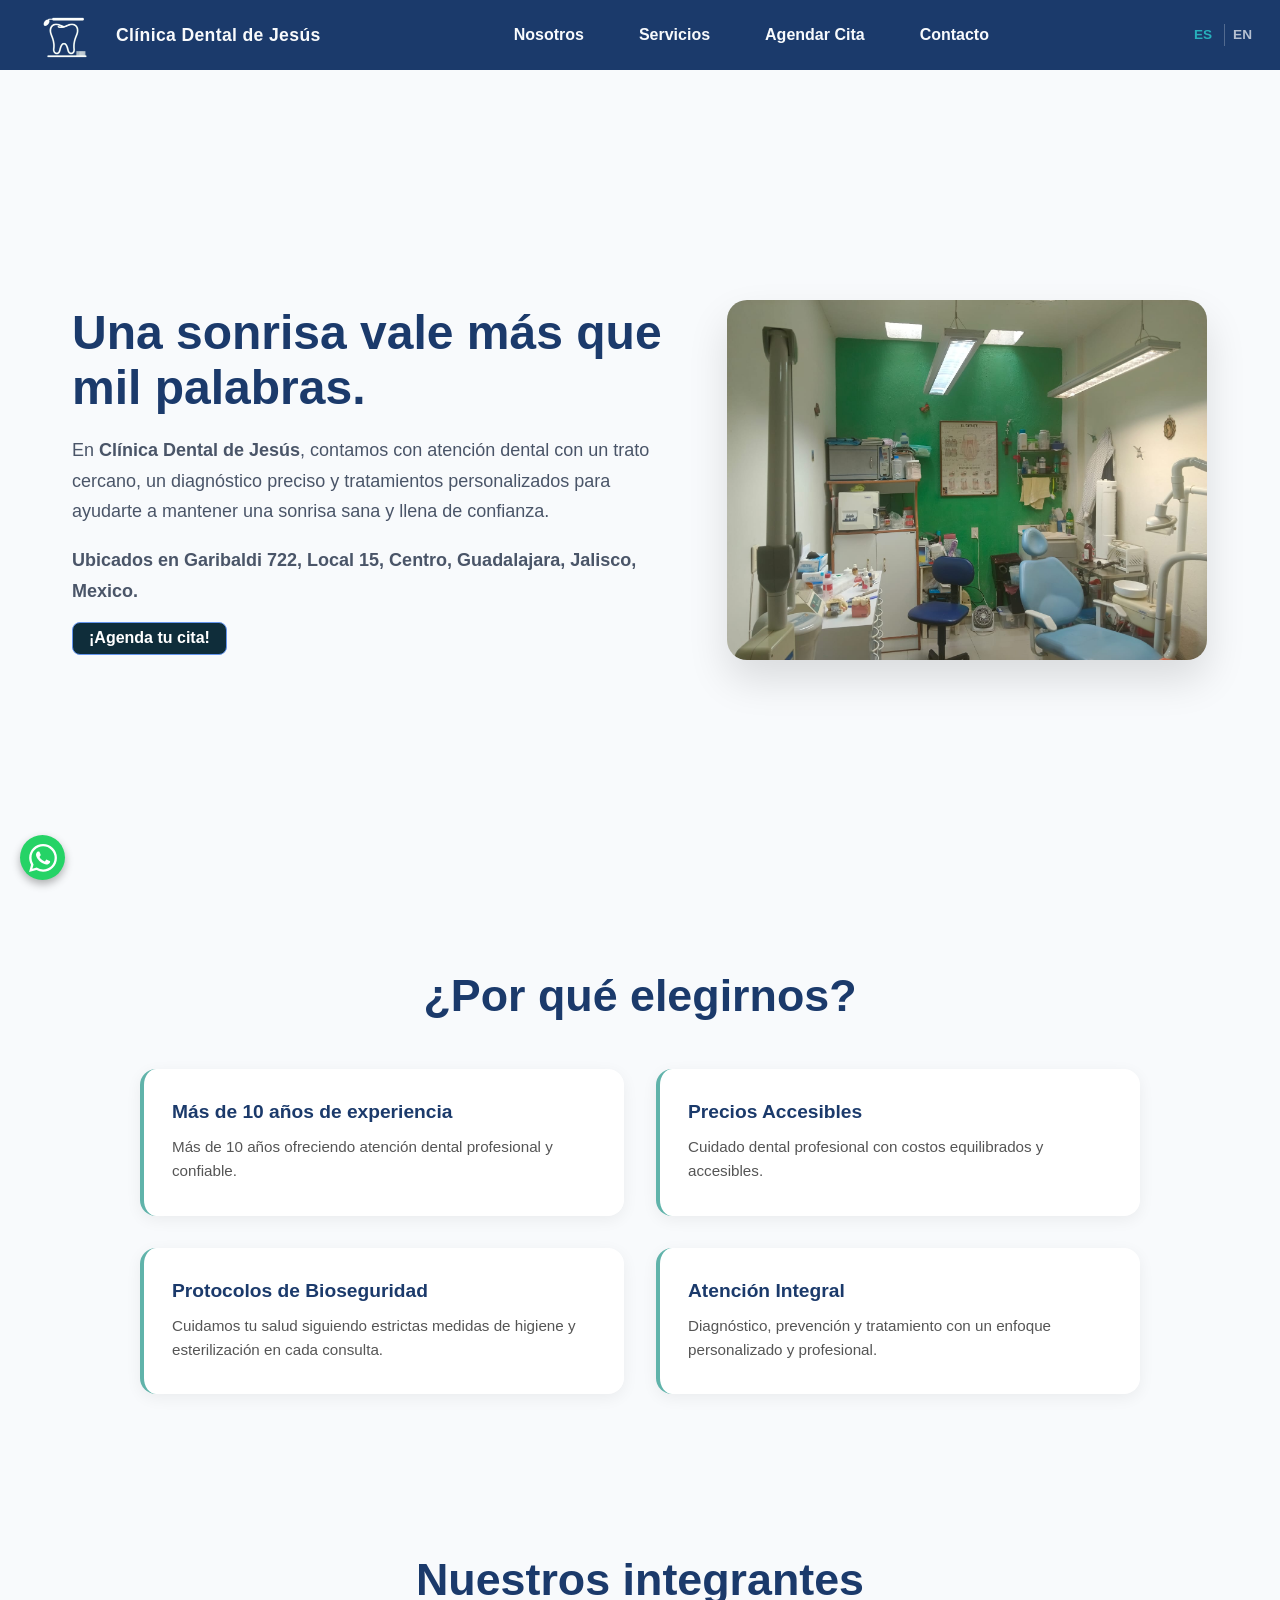
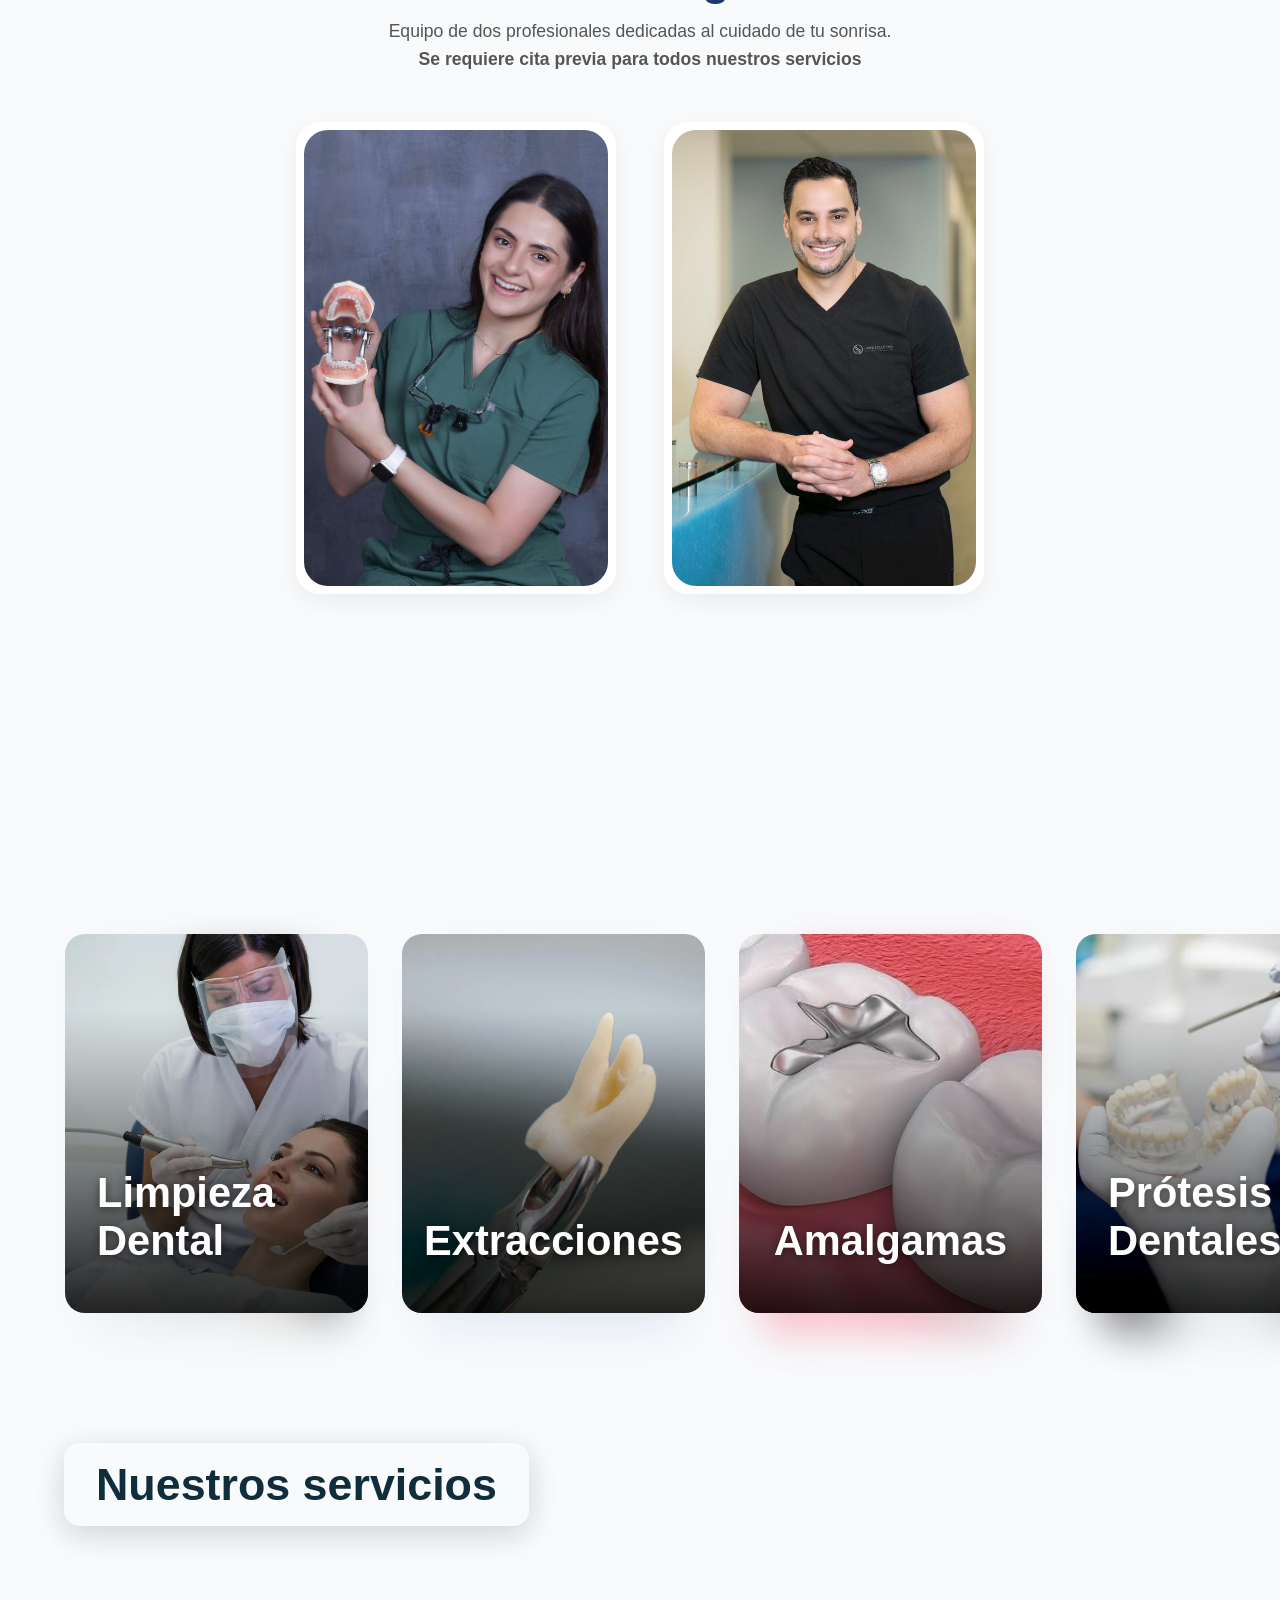
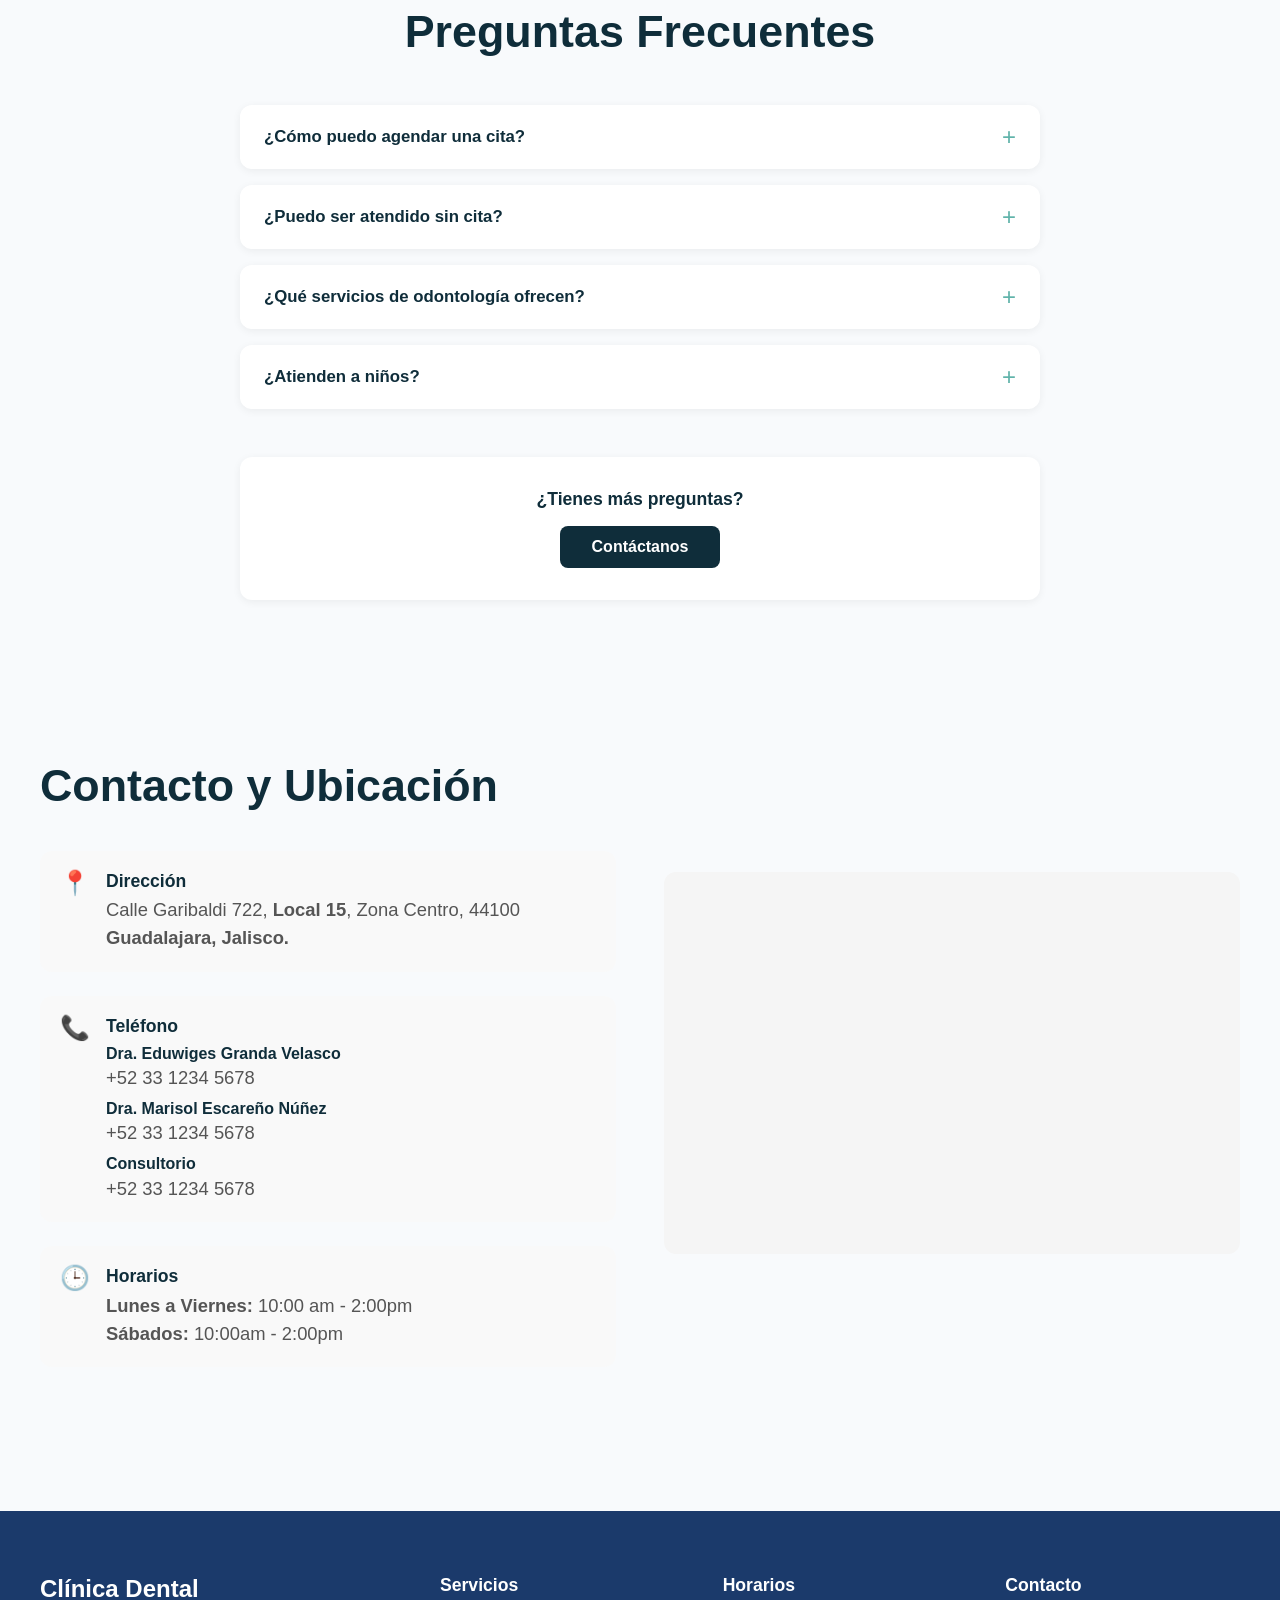
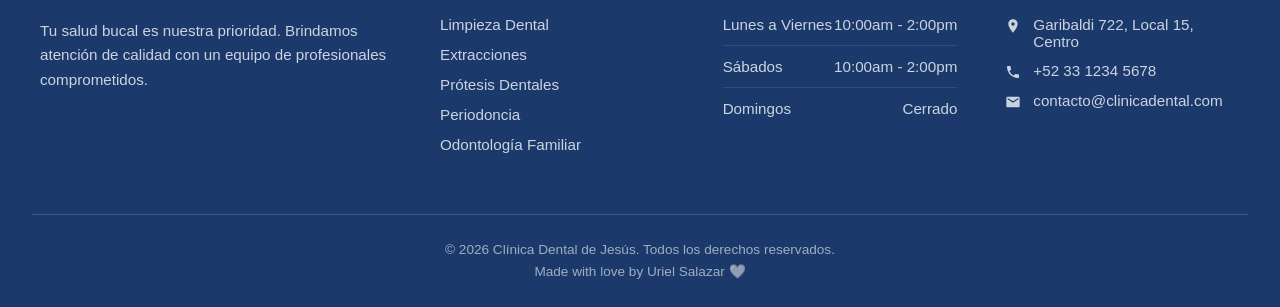
==== commit 538a2d40: "change dentist images" ====
--- a/index.html
+++ b/index.html
@@ -109,7 +109,7 @@
     <div class="cards-row">
         <!-- First image -->
         <div class="card-member reveal">
-            <img class="member-team" src="images/portrait-young-female-dentist-mask-dentistry-concept-dental-treatment.webp" alt="Dra. Eduwiges Granda Velasco" data-i18n-alt="team.alt1" loading="lazy">
+            <img class="member-team" src="images/dental_woman.jpeg" alt="Dra. Eduwiges Granda Velasco" data-i18n-alt="team.alt1" loading="lazy">
             <section>
                 <h2 data-i18n="team.dra1.name">Dra. Eduwiges Granda Velasco</h2>
                 <p data-i18n="team.dra1.desc">Odontóloga dentista con más de 10 años de experiencia.
@@ -119,7 +119,7 @@
     </div>
         <!-- Second image -->
         <div class="card-member reveal">
-            <img class="member-team" src="images/portrait-young-female-dentist-mask-dentistry-concept-dental-treatment.webp" alt="Dra. Marisol Escareño Núñez" data-i18n-alt="team.alt2" loading="lazy">
+            <img class="member-team" src="images/About _ Omni Sculpt MD.jpeg" alt="Dra. Marisol Escareño Núñez" data-i18n-alt="team.alt2" loading="lazy">
             <section>
                 <h2 data-i18n="team.dra2.name">Dra. Marisol Escareño Núñez</h2>
                 <p data-i18n="team.dra2.desc">Odontóloga dentista comprometida con tu salud bucal.
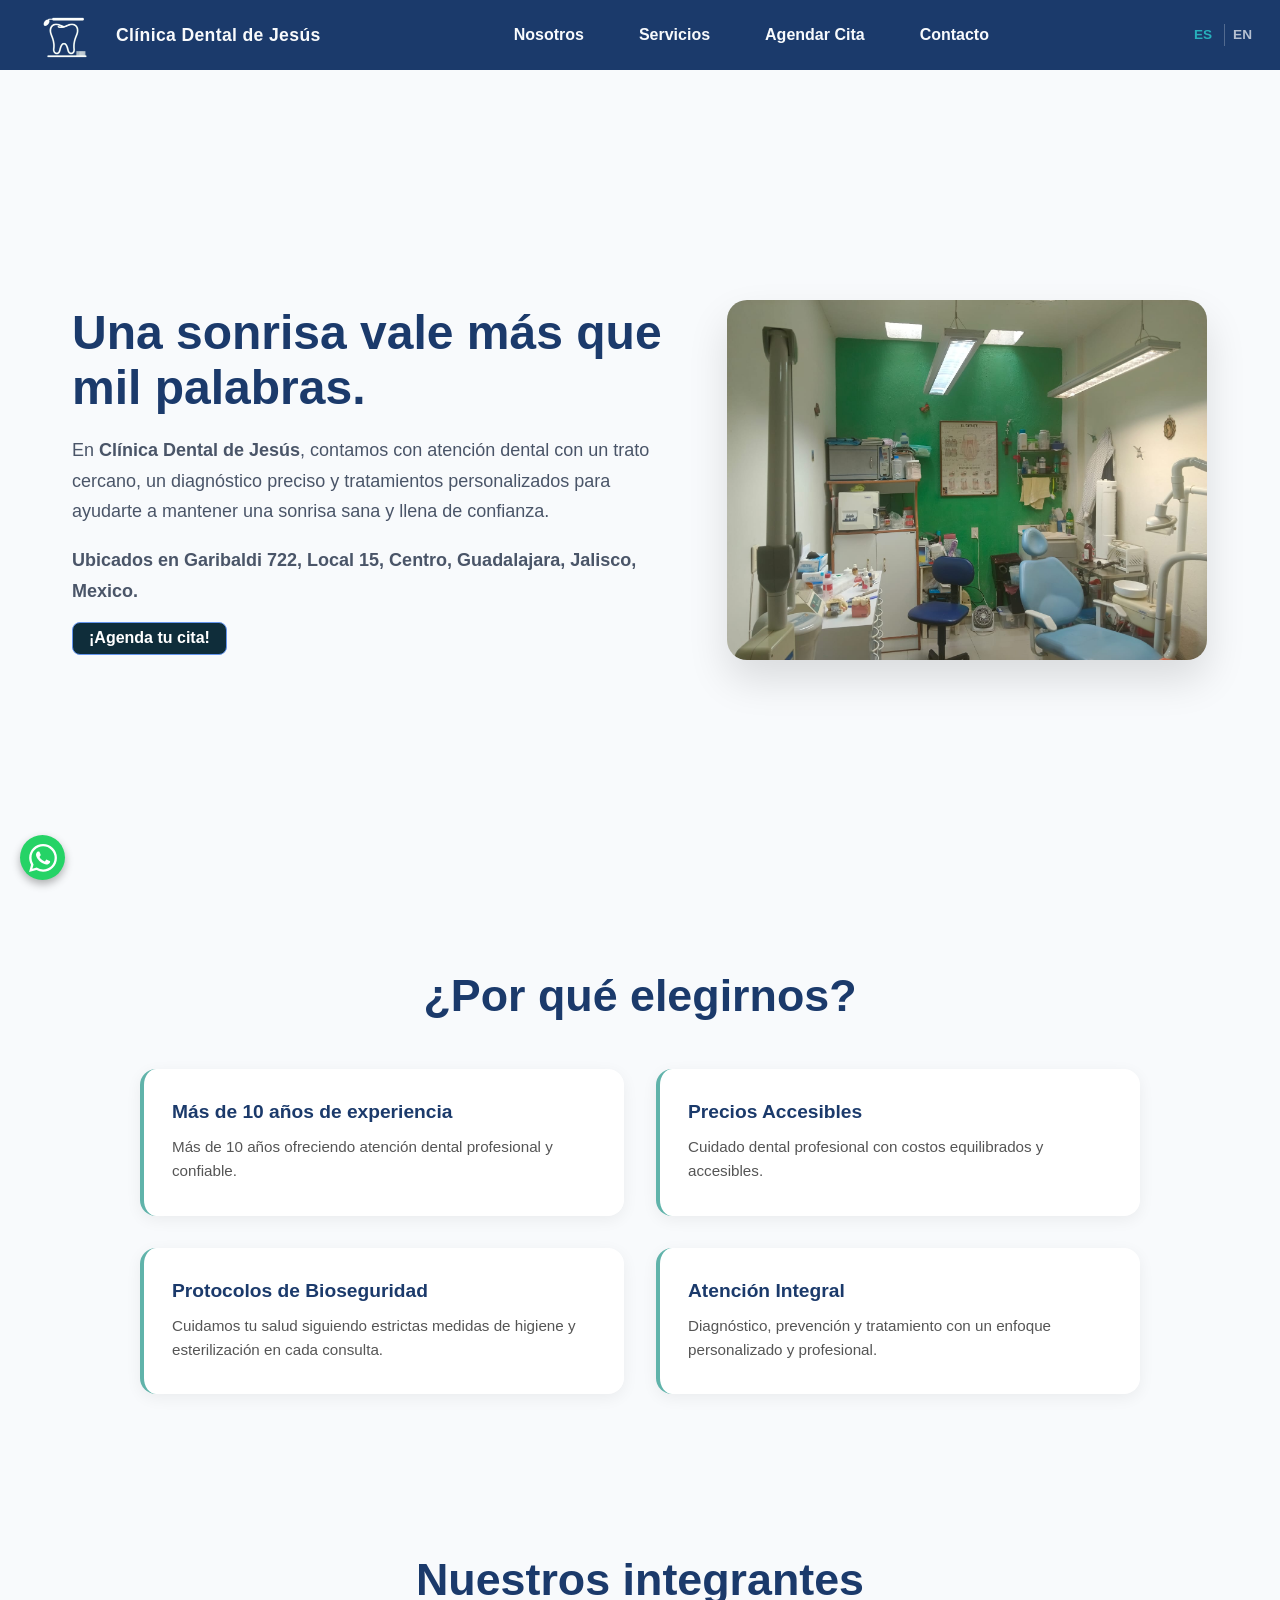
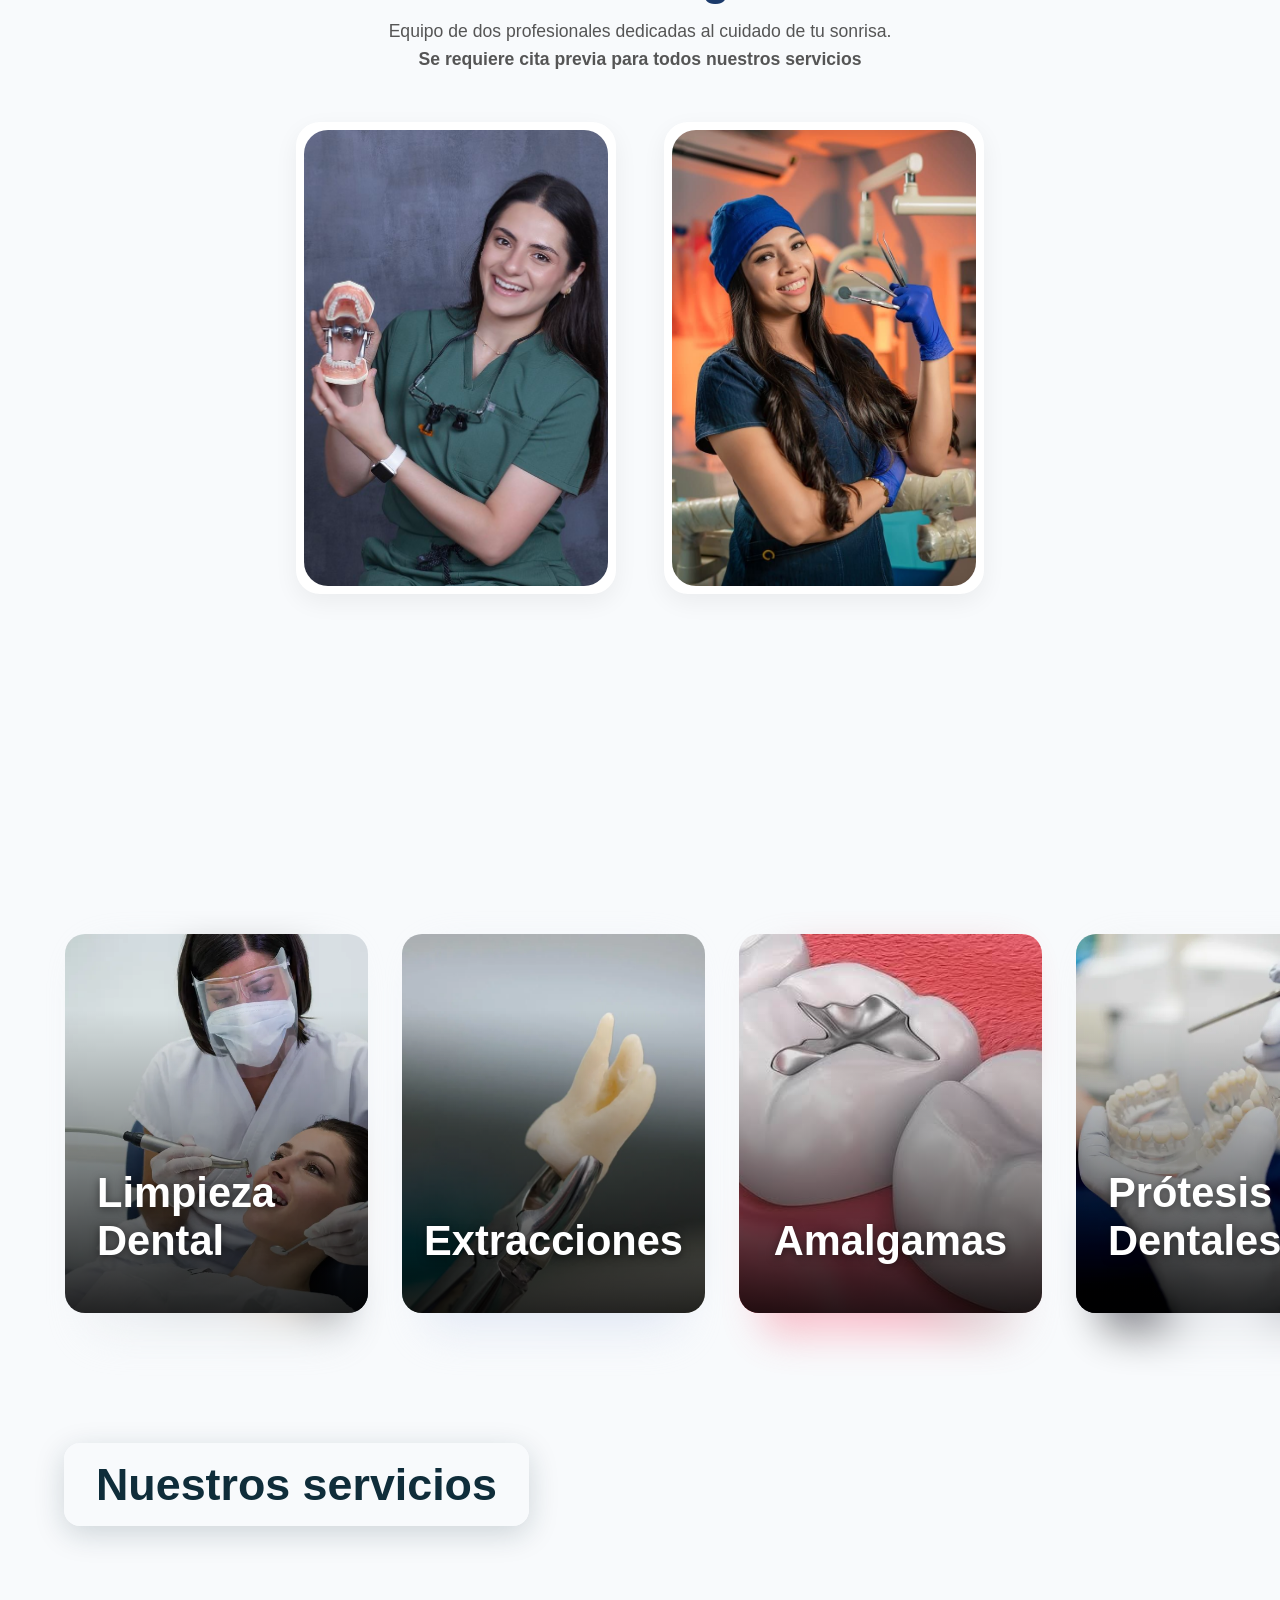
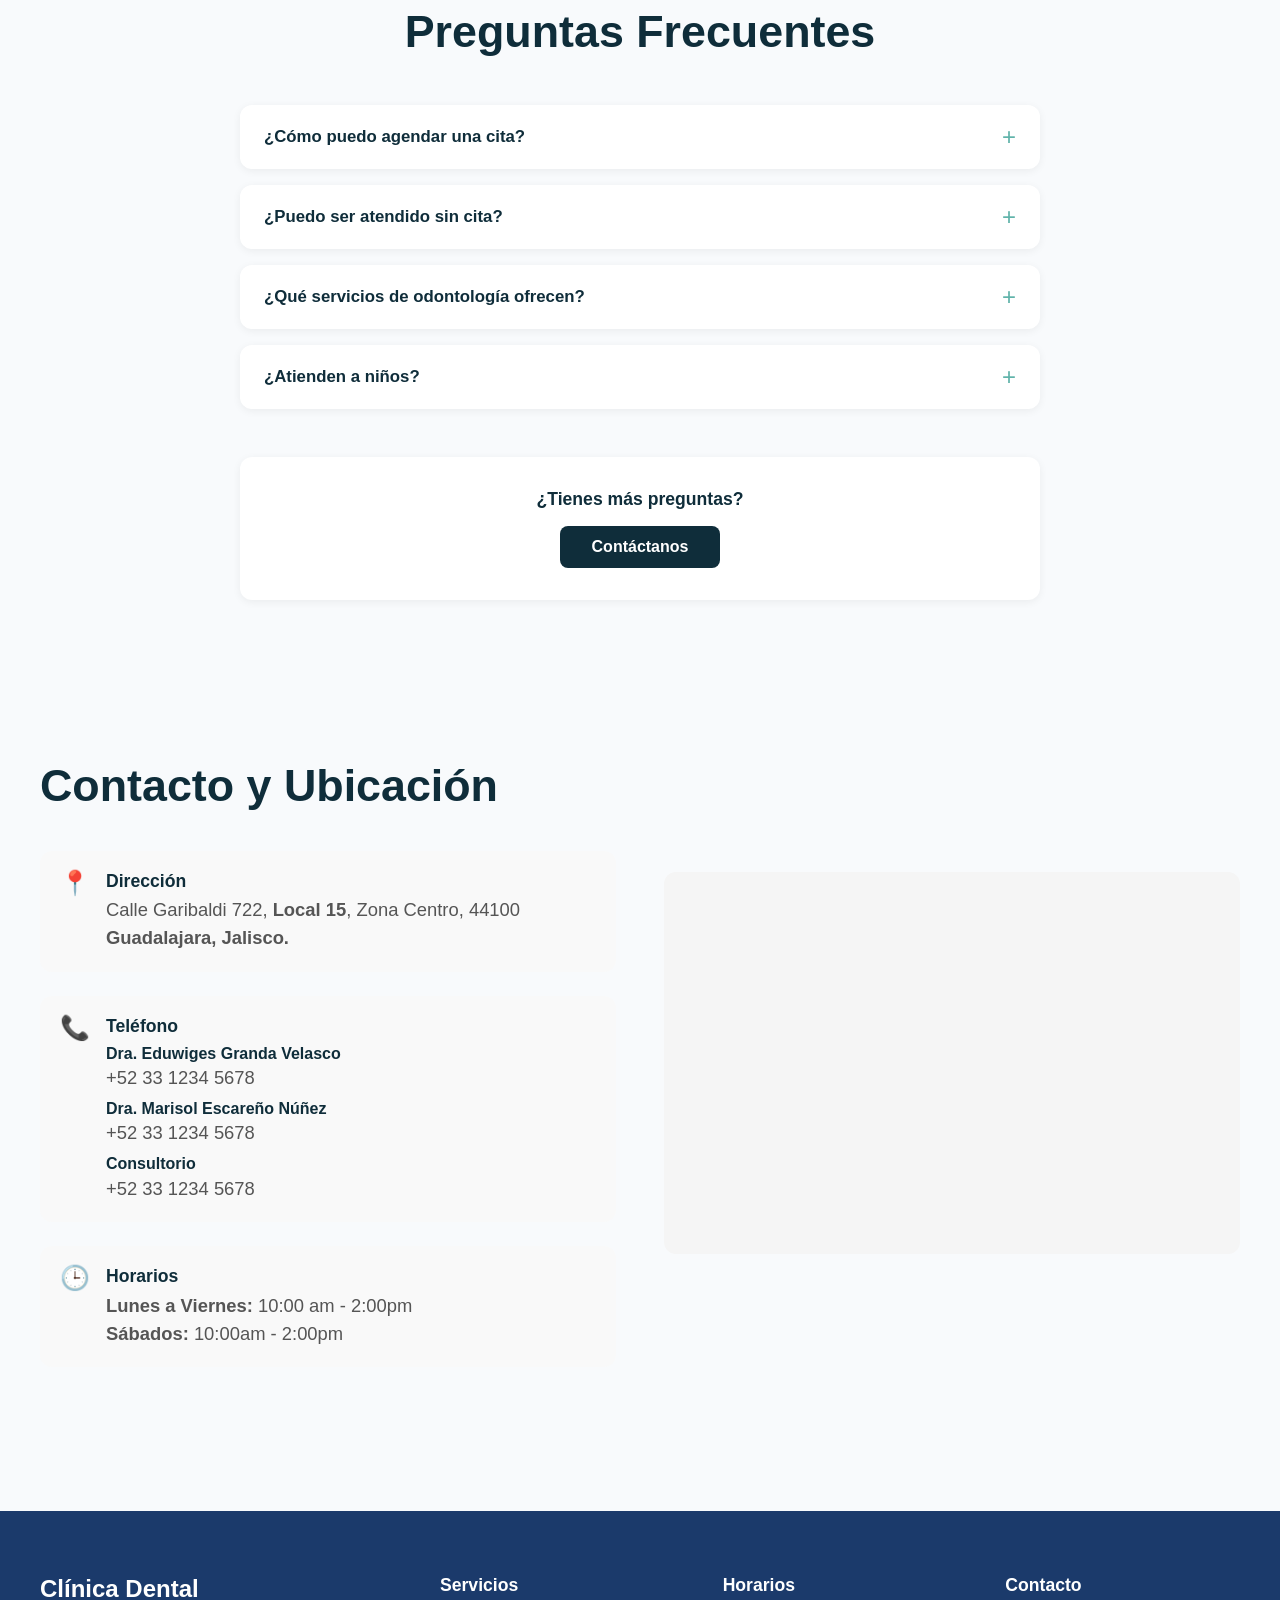
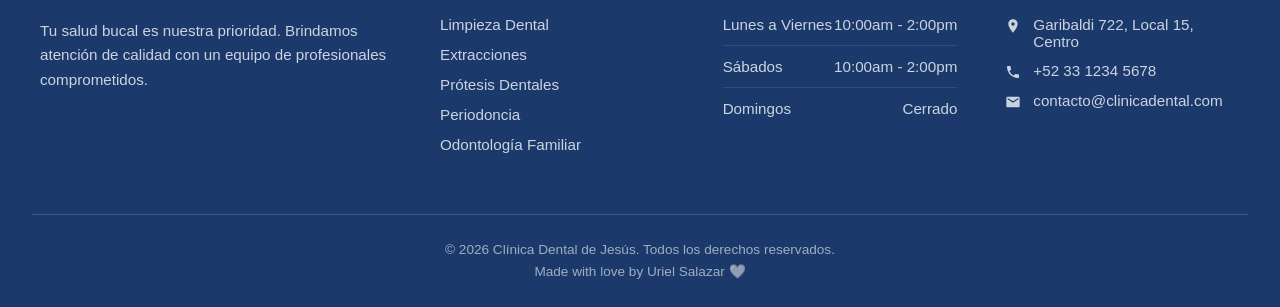
==== commit 19c99992: "Update dentist image in team section for consistency" ====
--- a/index.html
+++ b/index.html
@@ -119,7 +119,7 @@
     </div>
         <!-- Second image -->
         <div class="card-member reveal">
-            <img class="member-team" src="images/About _ Omni Sculpt MD.jpeg" alt="Dra. Marisol Escareño Núñez" data-i18n-alt="team.alt2" loading="lazy">
+            <img class="member-team" src="images/Dentist.jpeg" alt="Dra. Marisol Escareño Núñez" data-i18n-alt="team.alt2" loading="lazy">
             <section>
                 <h2 data-i18n="team.dra2.name">Dra. Marisol Escareño Núñez</h2>
                 <p data-i18n="team.dra2.desc">Odontóloga dentista comprometida con tu salud bucal.
--- a/css/styles.css
+++ b/css/styles.css
@@ -454,8 +454,8 @@
     left: 0.5rem;
     right: 0.5rem;
     bottom: 0.5rem;
-    height: 50%;
-    background: linear-gradient(to top, rgba(0,0,0,0.8) 0%, transparent 100%);
+    height: 60%;
+    background: linear-gradient(to top, rgba(0,0,0,1) 0%, rgba(0,0,0,0.75) 50%, transparent 100%);
     border-radius: 0 0 1.5rem 1.5rem;
     opacity: 0;
     transition: opacity 0.45s ease;
@@ -480,6 +480,7 @@
 .card-member:hover .member-team,
 .card-member.active .member-team {
     transform: scale(1.05);
+    filter: brightness(0.7);
 }
 
 .card-member section {
@@ -500,6 +501,7 @@
     font-size: 1.2rem;
     color: #fff;
     text-align: center;
+    text-shadow: 0 1px 4px rgba(0,0,0,0.8);
     opacity: 0;
     transform: translateY(10px);
     transition: opacity 0.45s ease 0.10s, transform 0.45s ease 0.10s;
@@ -513,10 +515,11 @@
 
 .card-member p {
     margin: 0;
-    color: #ddd;
+    color: #fff;
     line-height: 1.4;
     font-size: 0.85rem;
     text-align: center;
+    text-shadow: 0 1px 4px rgba(0,0,0,0.8);
     opacity: 0;
     transform: translateY(30px);
     transition: opacity 0.45s ease 0.20s;
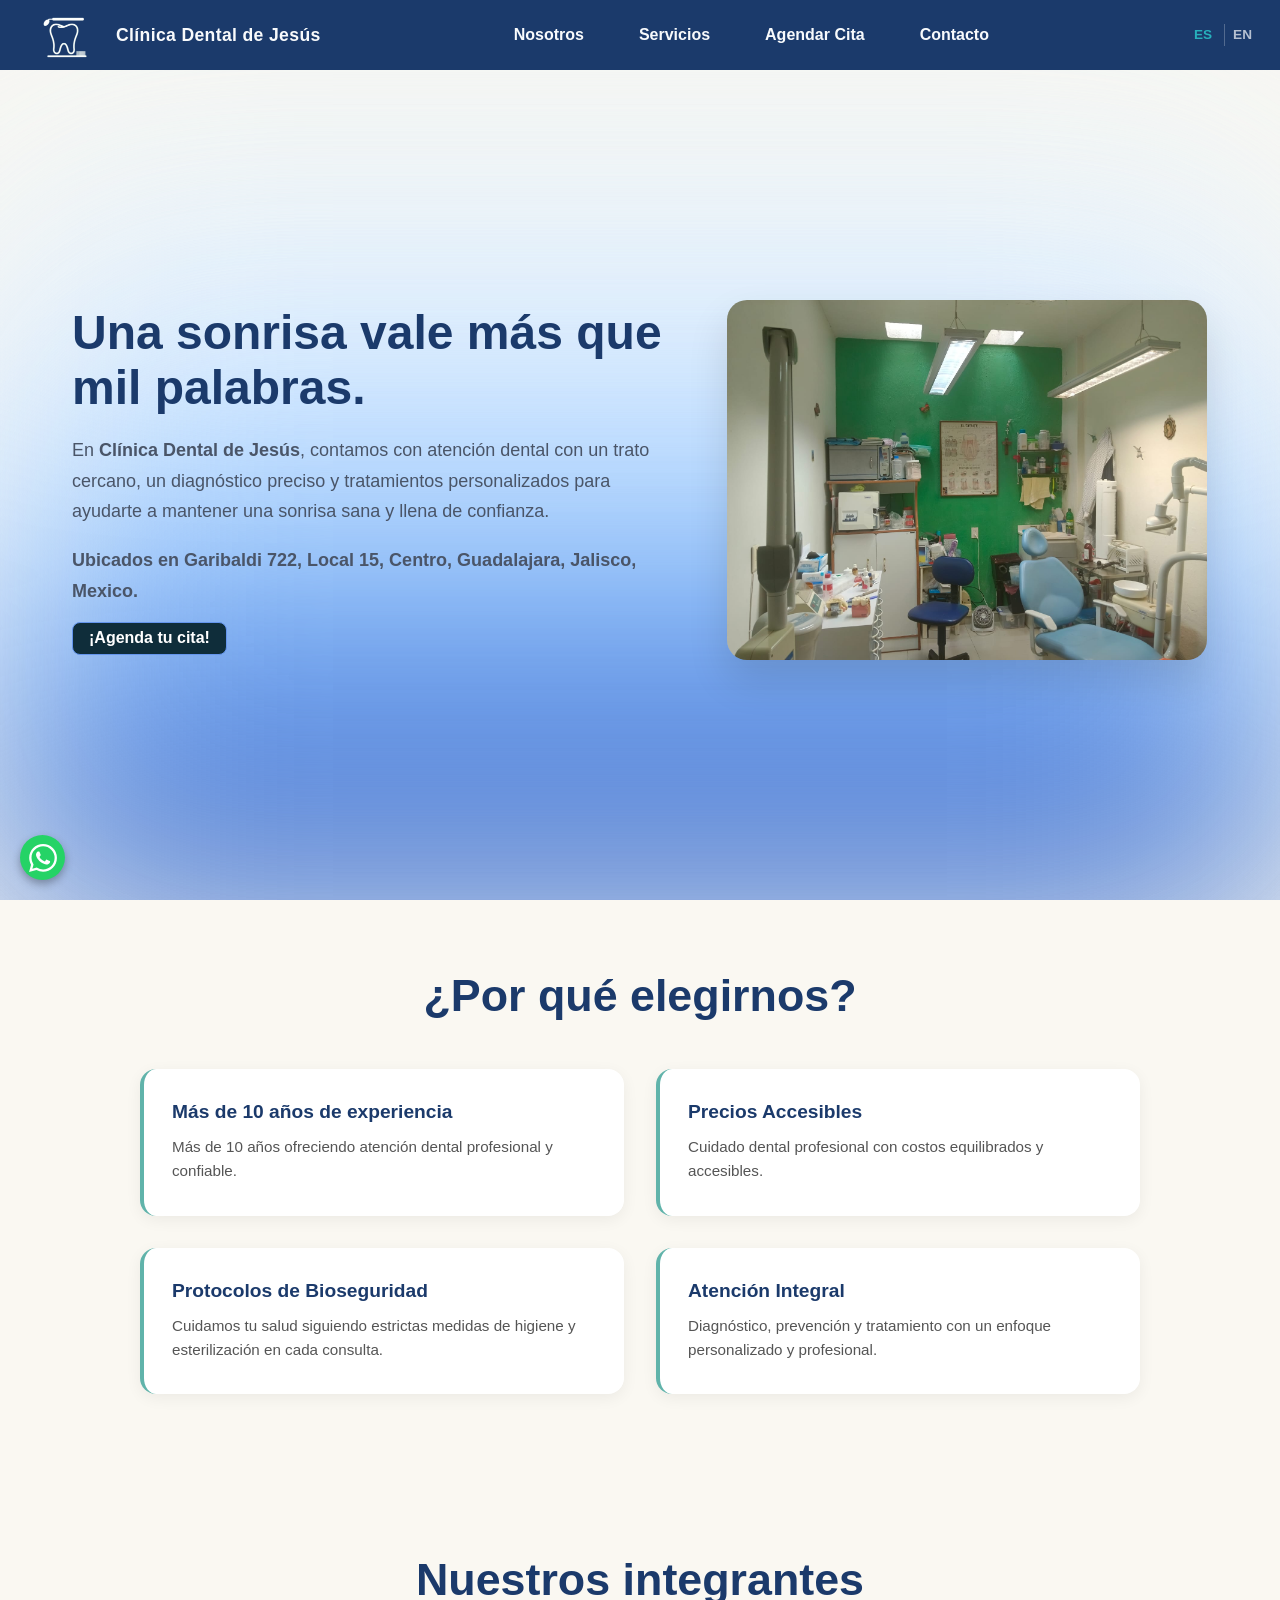
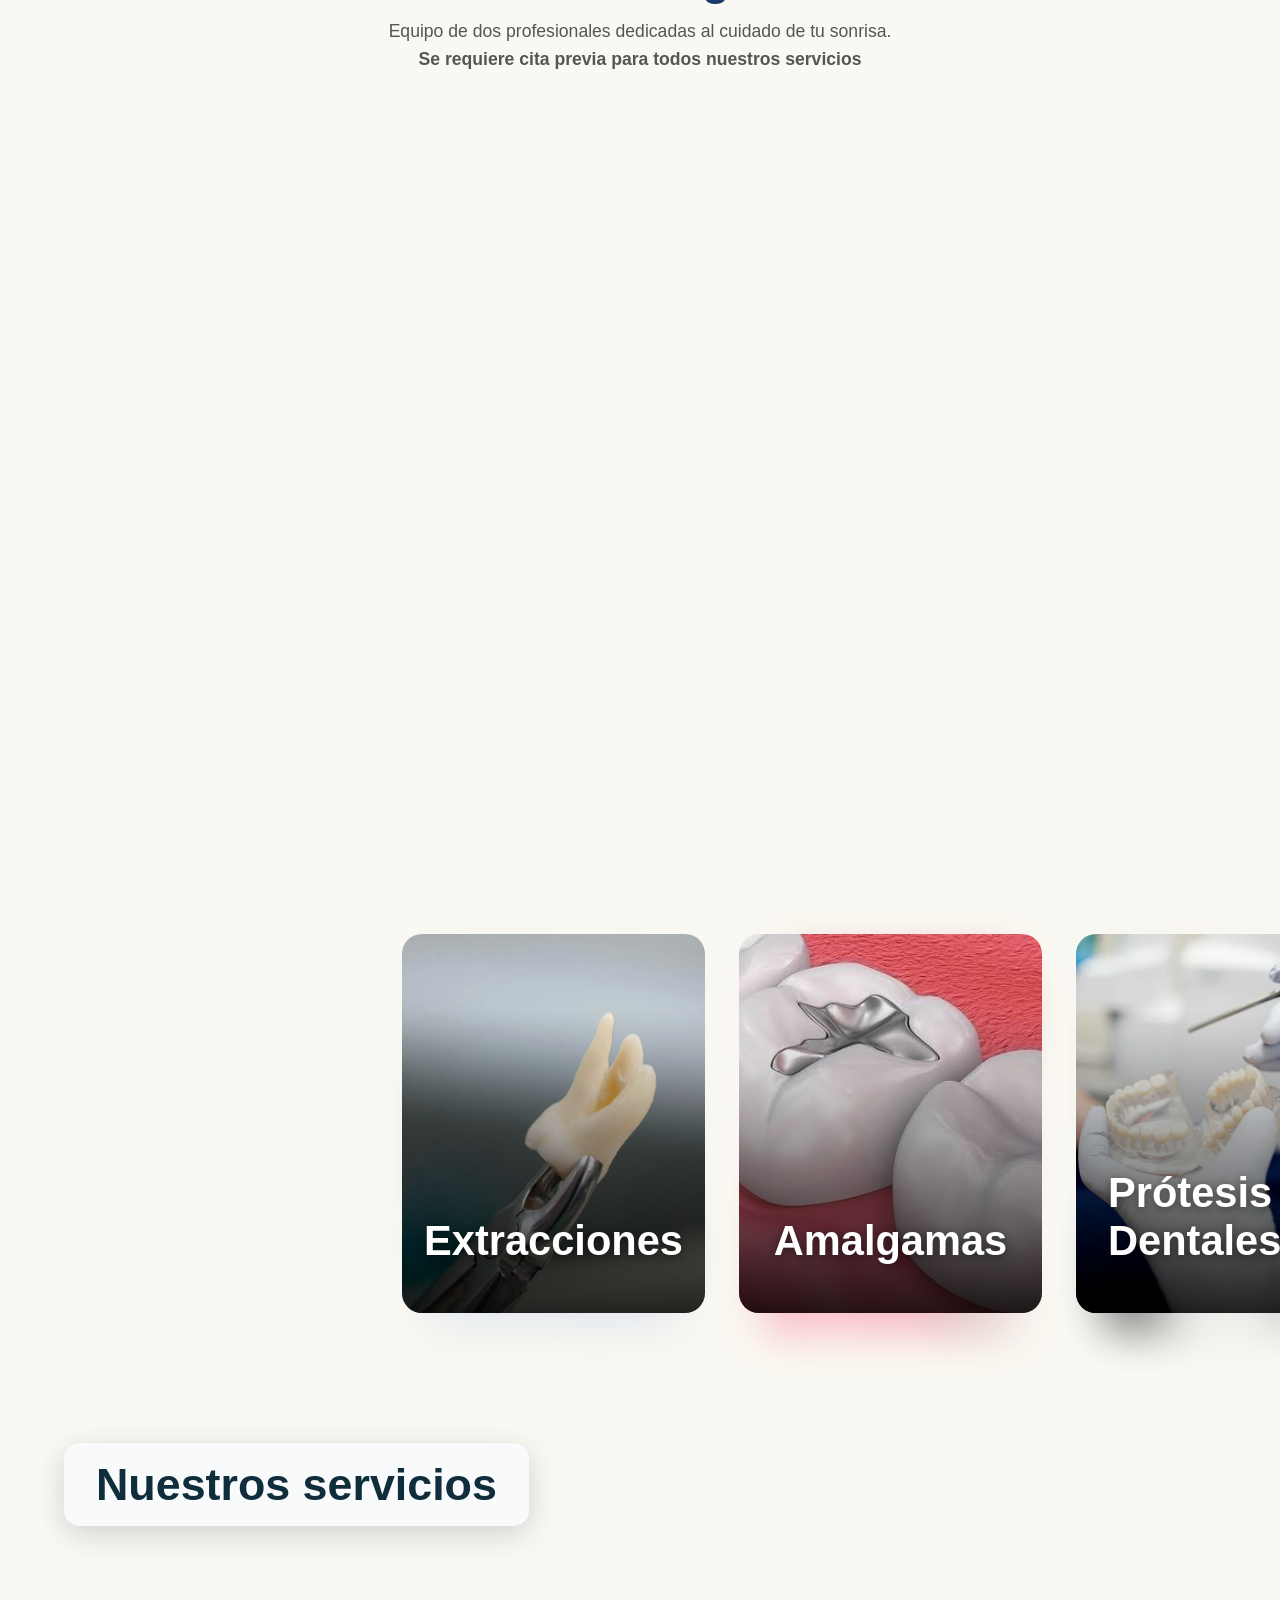
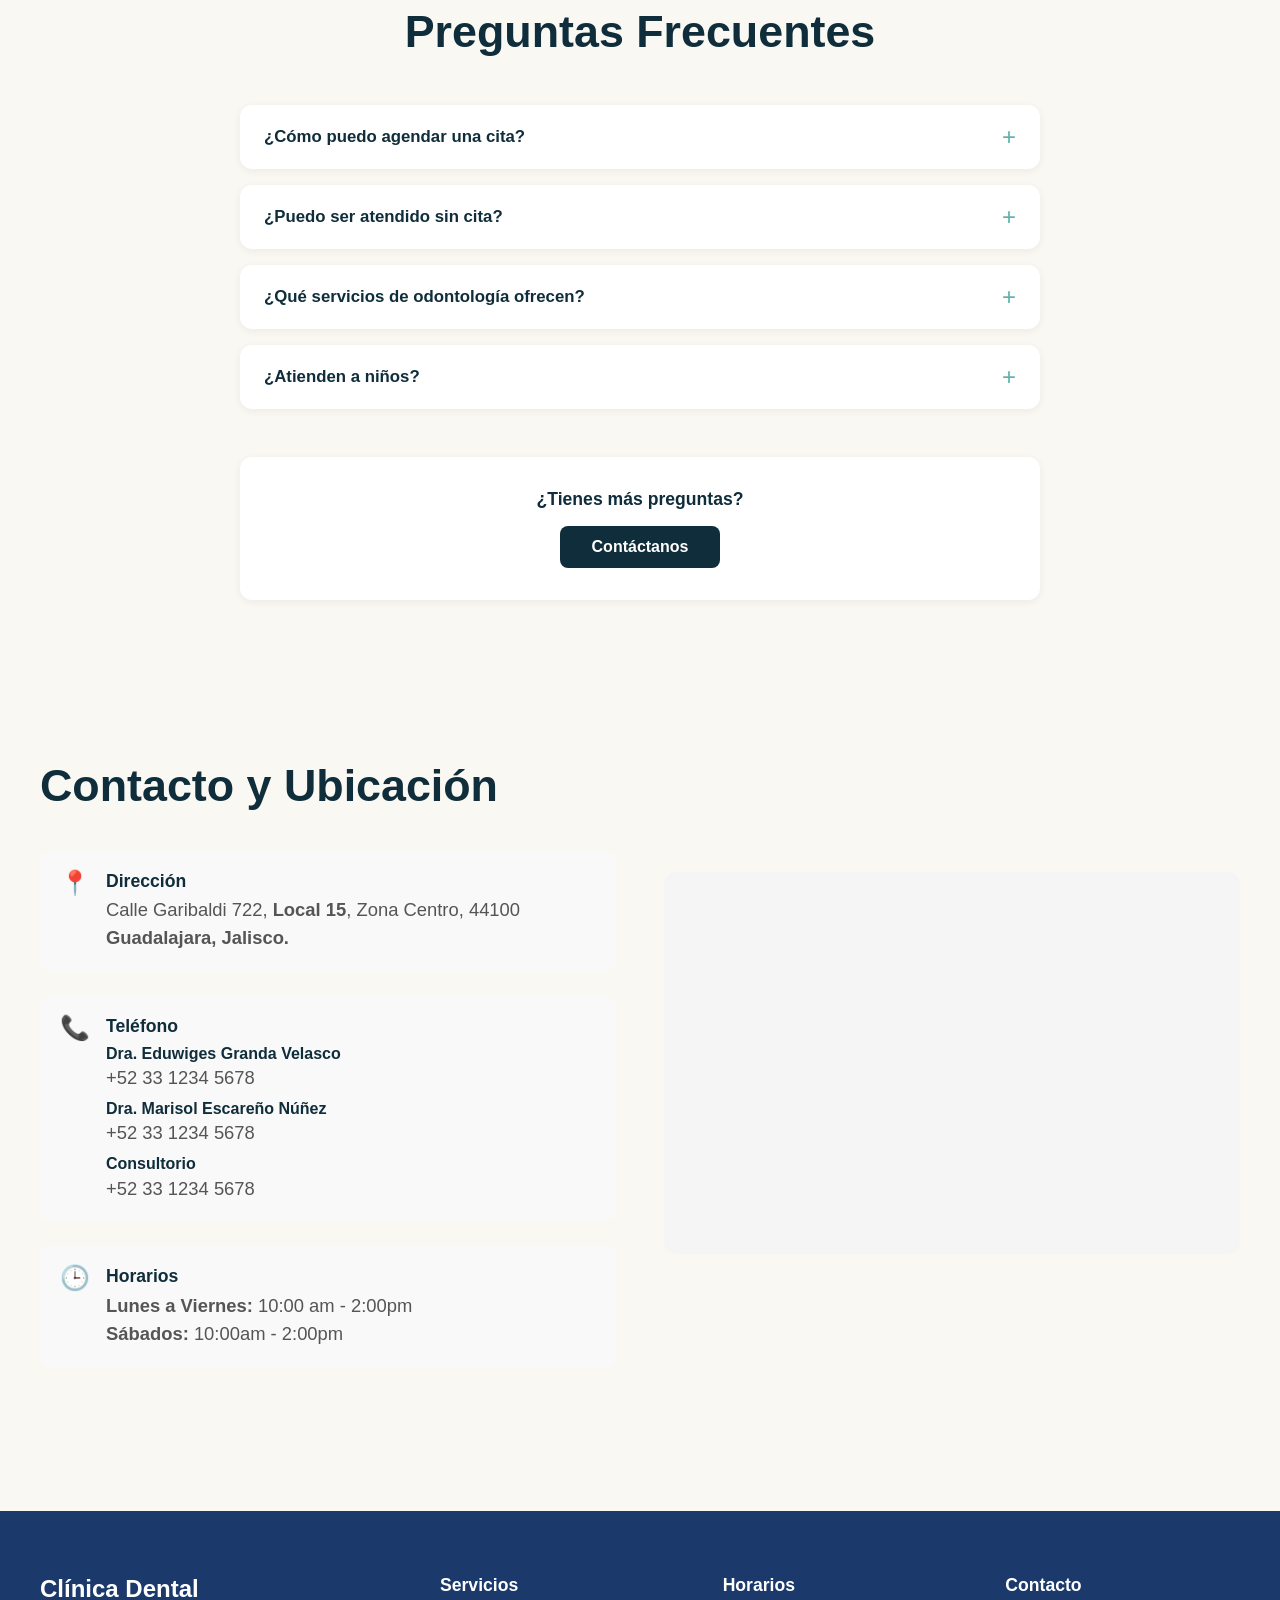
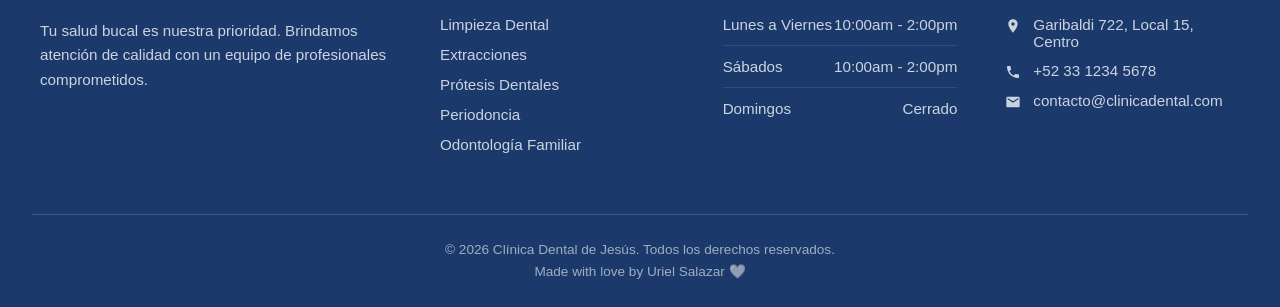
==== commit 38154955: "new gradient" ====
--- a/index.html
+++ b/index.html
@@ -13,6 +13,11 @@
     <script src="js/script.js" defer></script>
 </head>
 <body>
+<div class="aura-bg" aria-hidden="true">
+    <div class="aura-layer-1"></div>
+    <div class="aura-layer-2"></div>
+</div>
+<div class="aura-content">
 <header class="navbar-section">
     <nav class="navbar">
             <a href="#inicio" class="nav-icon"> <img src="images/logo_consultoriooo.webp" alt="Logo"> <span class="nav-title" data-i18n="nav.title">Clínica Dental de Jesús</span>  </a>
@@ -376,7 +381,8 @@
         </div>
 
         <div class="faq-answer">
-          <p data-i18n="faq.a3">Ofrecemos limpieza dental, aplicación de coronas, amalgamas, prótesis dentales, periodoncia, valoraciones, odontología familiar y resinas dentales. Todos nuestros servicios son realizados por profesionales certificados.</p>
+          <p data-i18n="faq.a3"> Ofrecemos limpieza dental, aplicación de coronas, amalgamas, prótesis dentales, periodoncia, valoraciones, odontología familiar y resinas dentales. Todos nuestros servicios son realizados por profesionales certificados. 
+          </p>
         </div>
       </div>
       <div class="faq-item reveal">
@@ -482,9 +488,11 @@
   </div>
   <div class="footer-bottom">
     <p data-i18n="footer.copyright">&copy; 2026 Clínica Dental de Jesús. Todos los derechos reservados.</p>
-    <p data-i18n="footer.credit"> Made with love by Uriel Salazar 🤍 </p>
+    <p data-i18n="footer.credit"> Pagina hecha por Uriel Salazar :) </p>
   </div>
 </footer>
 
+</div>
+
 </body>
 </html>
--- a/css/styles.css
+++ b/css/styles.css
@@ -115,7 +115,49 @@
 }
 
 body{
-    background-color: #F8FAFC;
+    background-color: #faf8f2;
+}
+
+/* Arctic Frost - Aura */
+/* Base color is on BODY - blend modes composite against this */
+.aura-bg {
+    position: fixed;
+    inset: 0;
+    z-index: 0;
+    overflow: hidden;
+    pointer-events: none;
+}
+
+.aura-layer-1,
+.aura-layer-2 {
+    position: absolute;
+    inset: 0;
+    mix-blend-mode: multiply;
+    filter: blur(90px); /* 130px on desktop */
+    transform: translateZ(0);
+    will-change: transform;
+    pointer-events: none;
+}
+
+.aura-layer-1 {
+    background: linear-gradient(rgba(0,0,0,0) 0%, rgba(200,230,255,0.12) 28%, rgb(255,255,255) 18%, rgb(150,200,255) 68%, rgb(100,130,200) 100%);
+}
+
+.aura-layer-2 {
+    background: linear-gradient(rgba(0,0,0,0) 0%, rgba(200,230,255,0.22) 34%, rgb(255,255,255) 66%, rgb(150,200,255) 82%, rgb(100,130,200) 100%);
+}
+
+/* Page content sits above the fixed layers */
+.aura-content {
+    position: relative;
+    z-index: 1;
+}
+
+@media (min-width: 768px) {
+    .aura-layer-1,
+    .aura-layer-2 {
+        filter: blur(130px);
+    }
 }
 
 h1{
@@ -1094,7 +1136,6 @@
 /* FAQ Section */
 .faq-section {
     padding: 5rem 2rem;
-    background: #f8fafc;
 }
 
 .faq-container {
